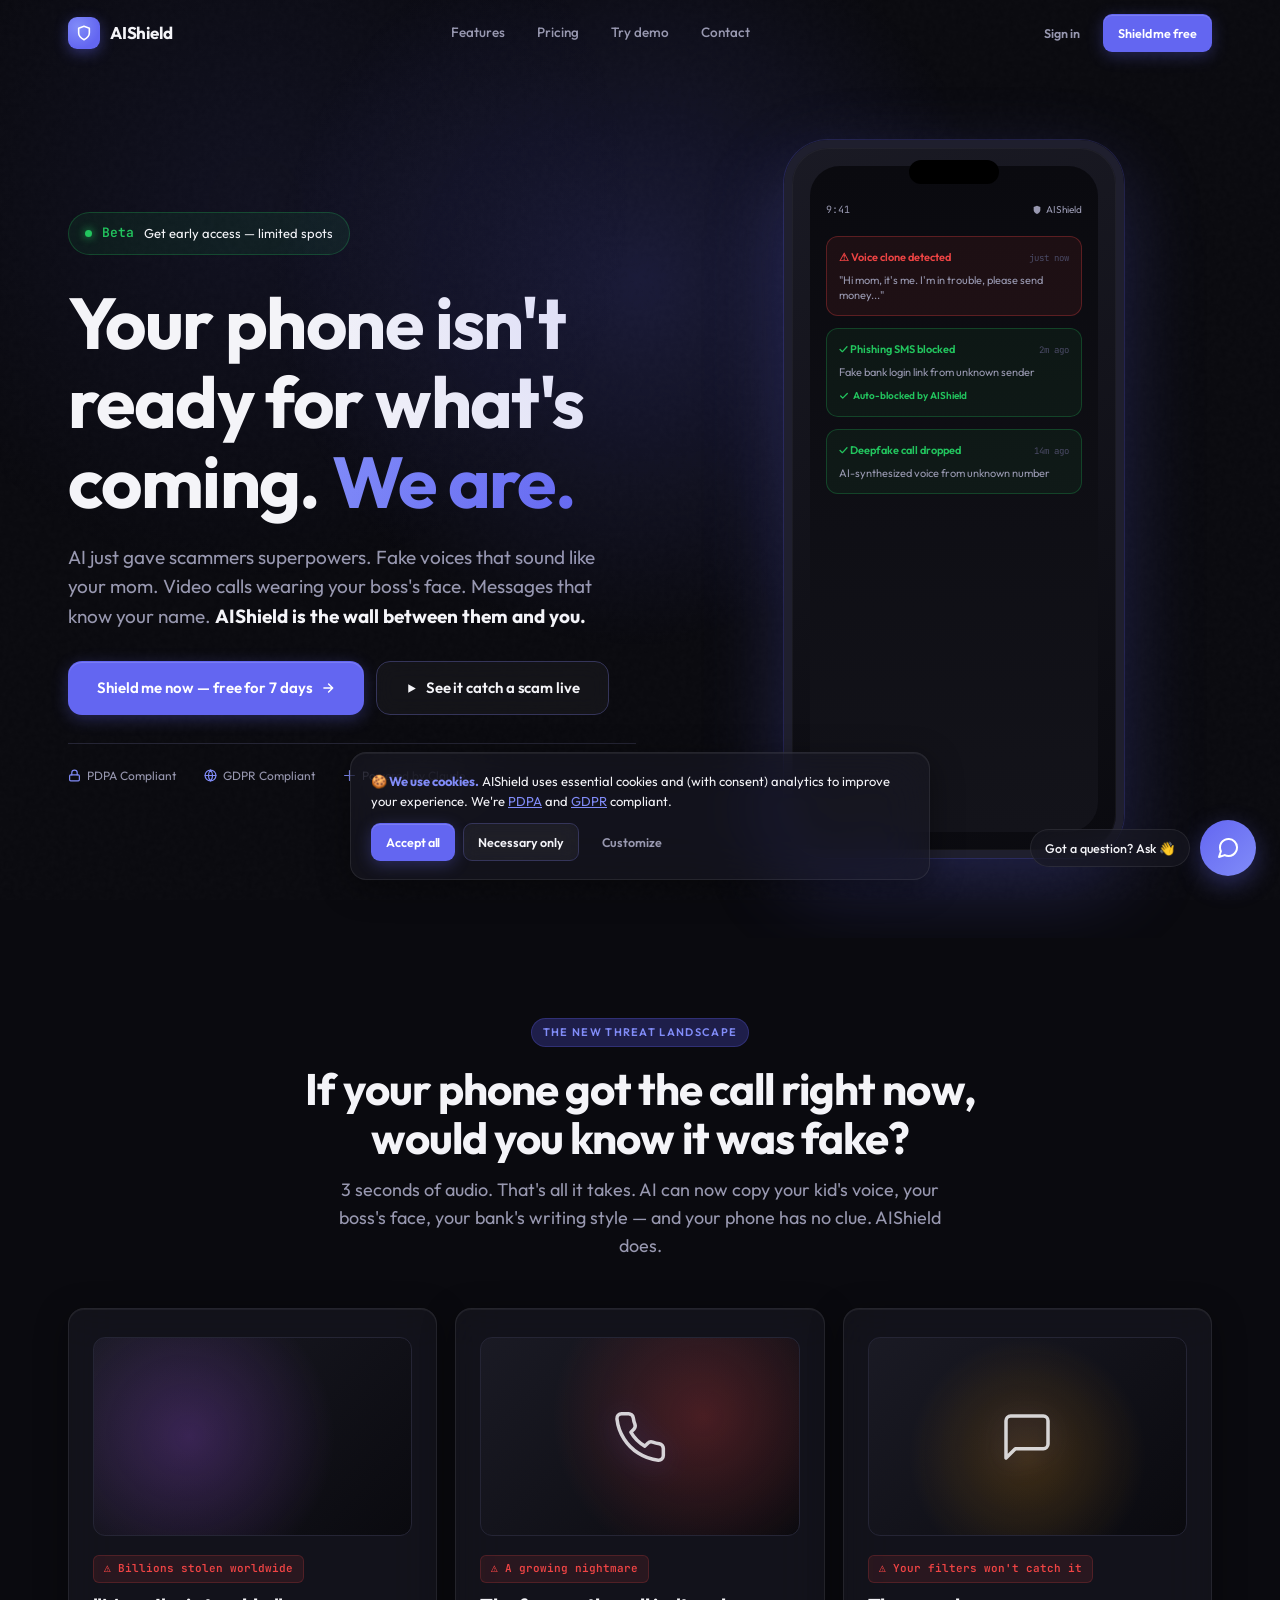
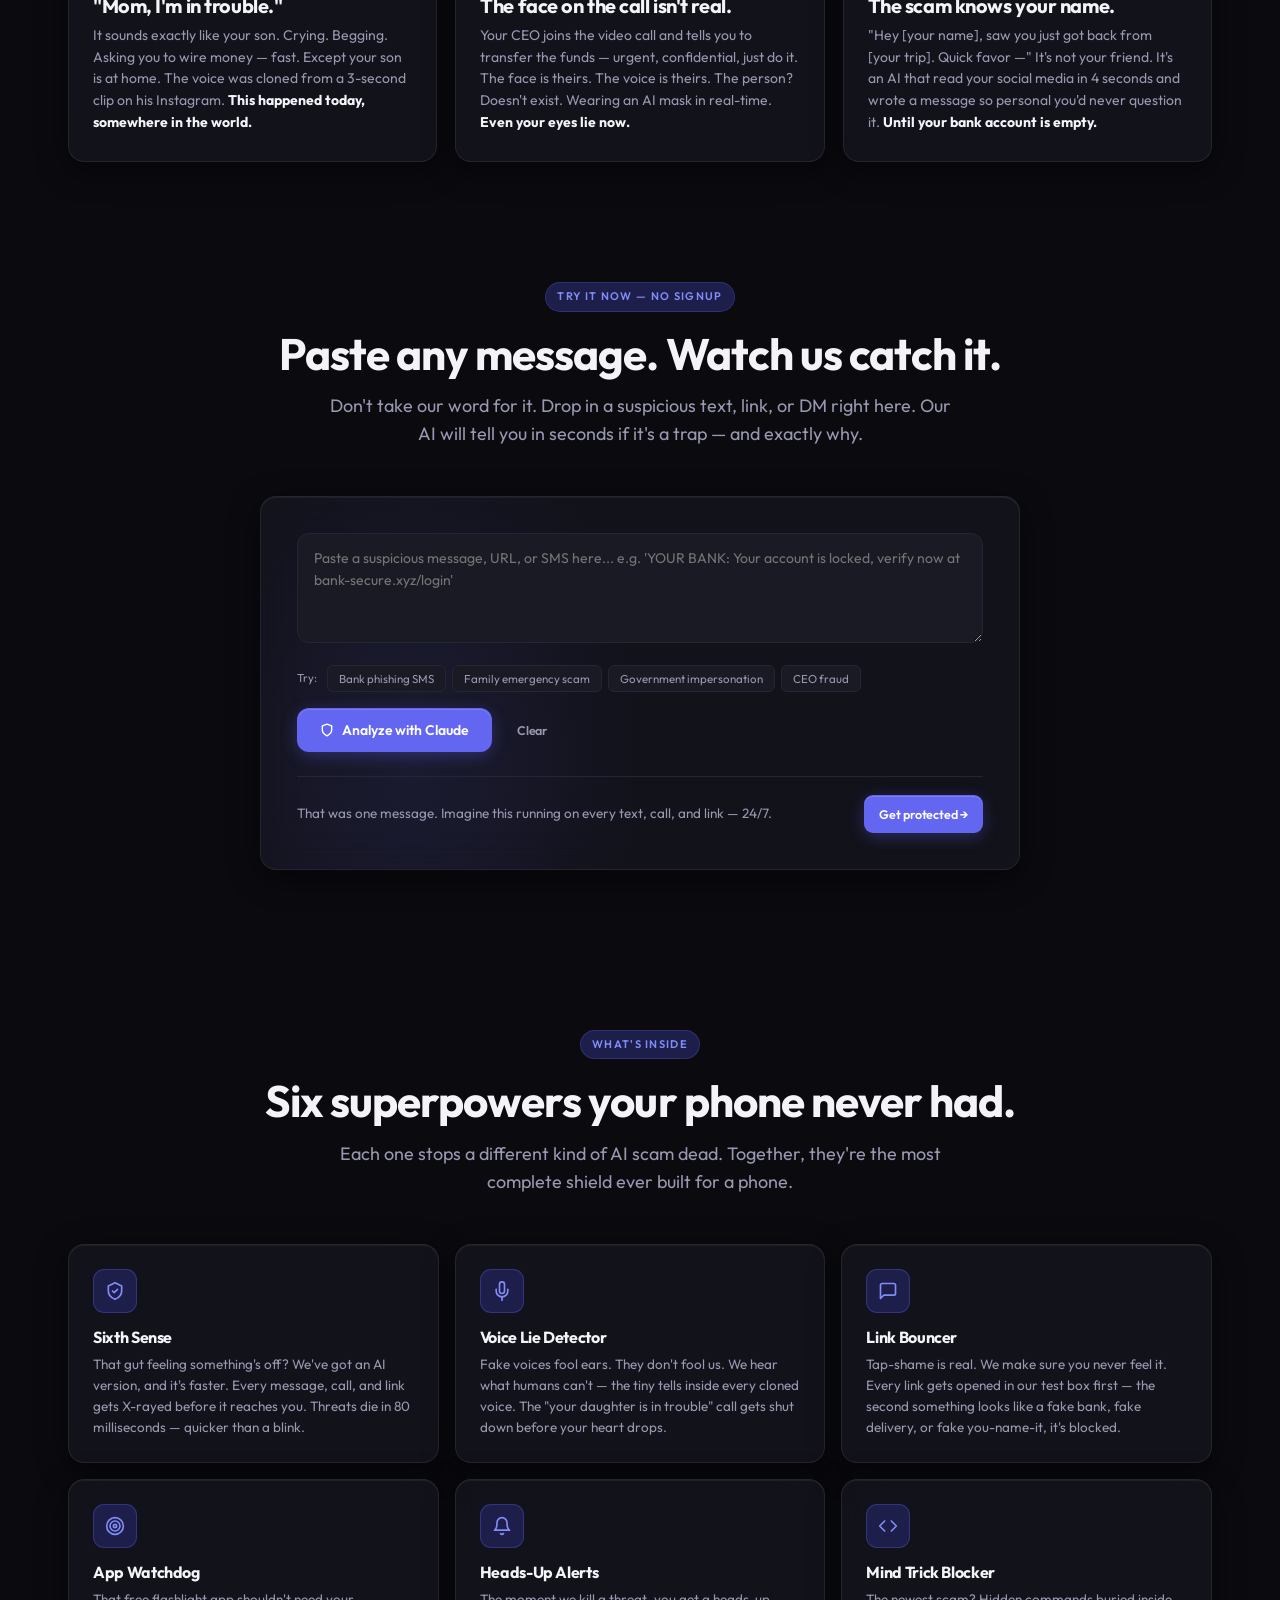
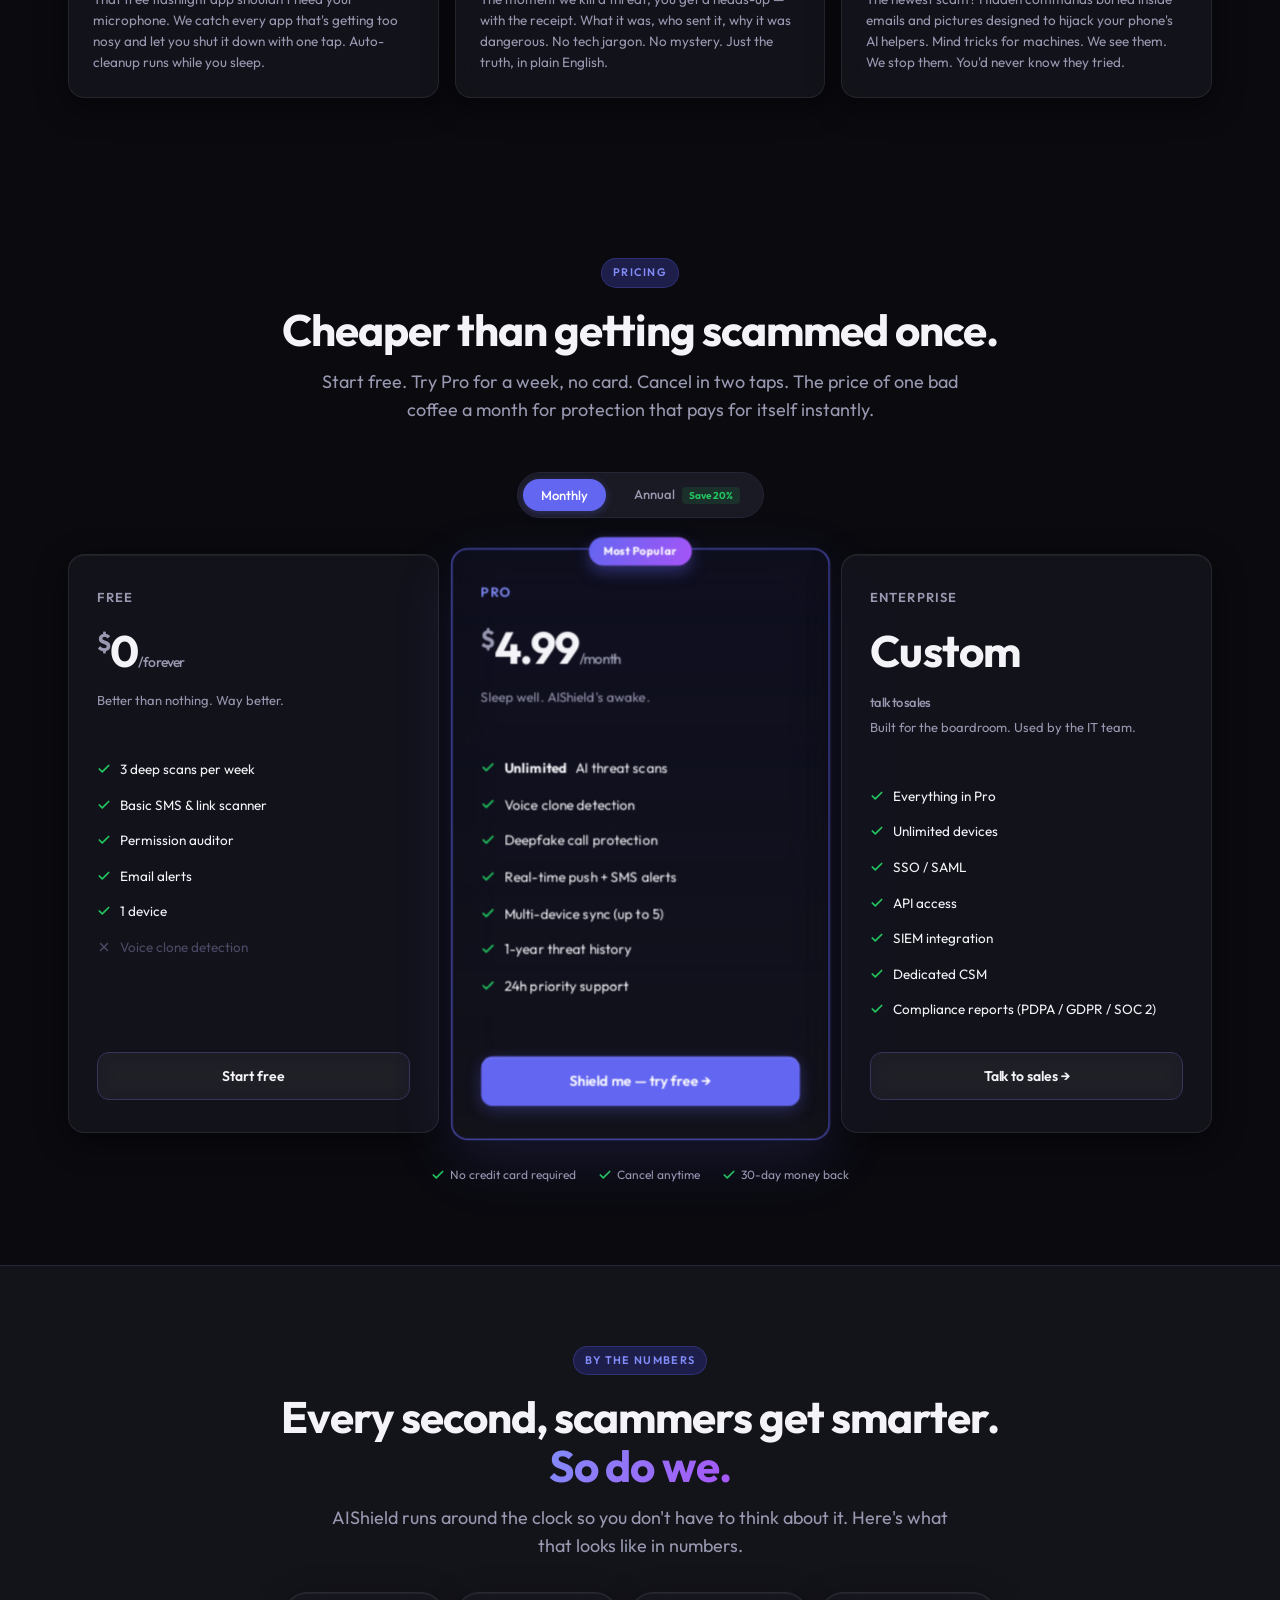
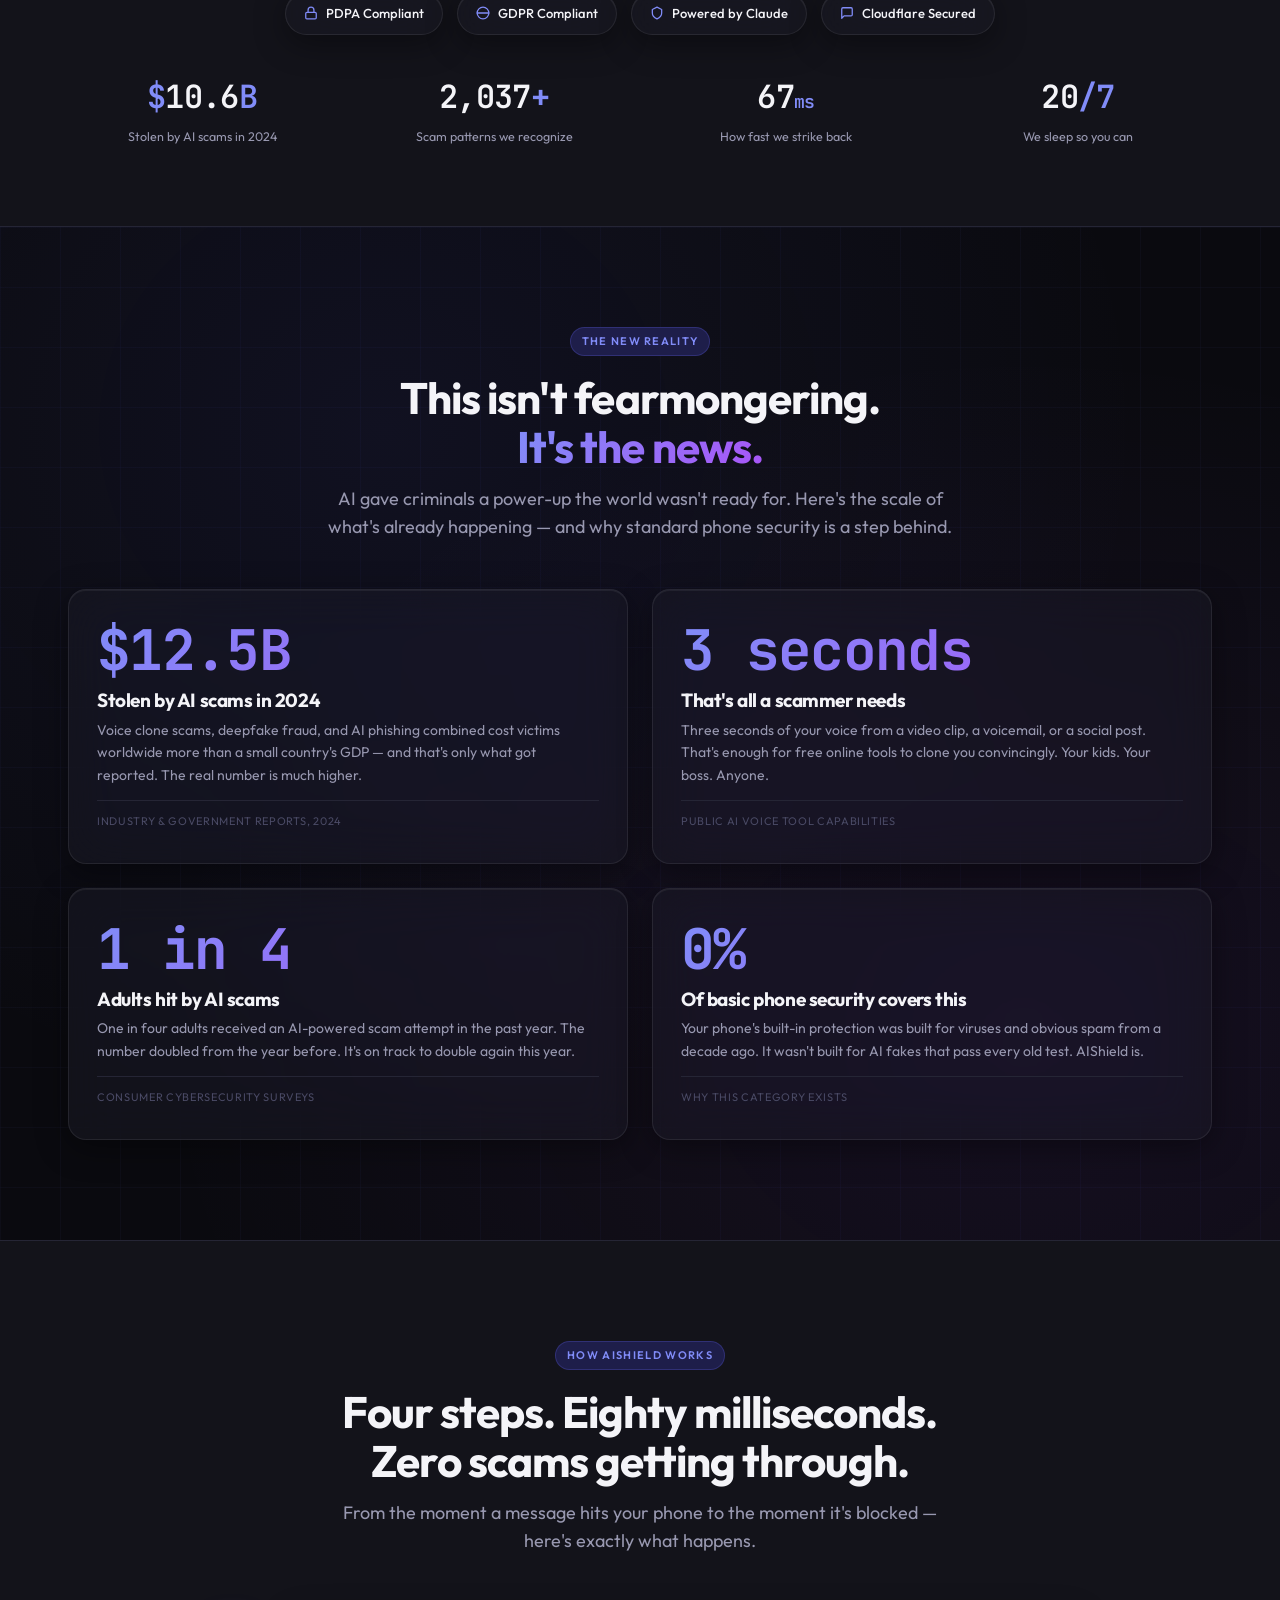
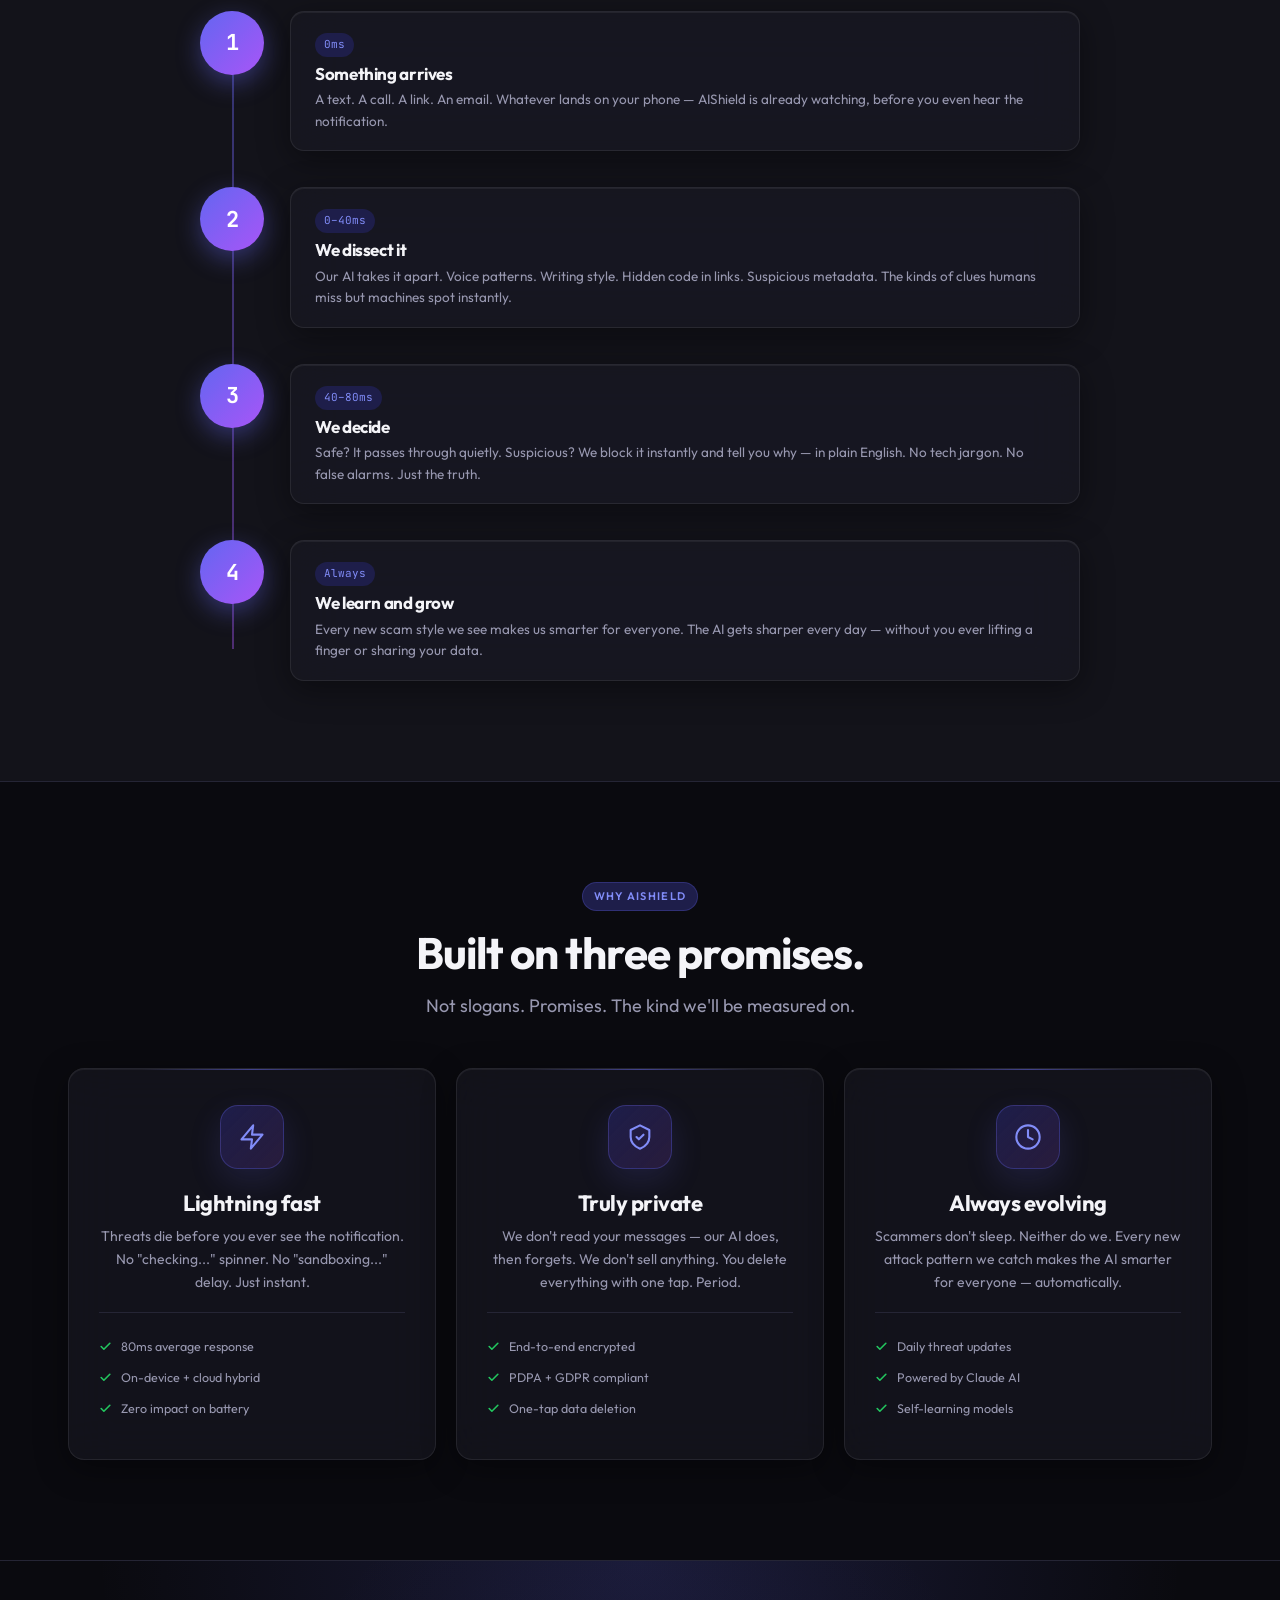
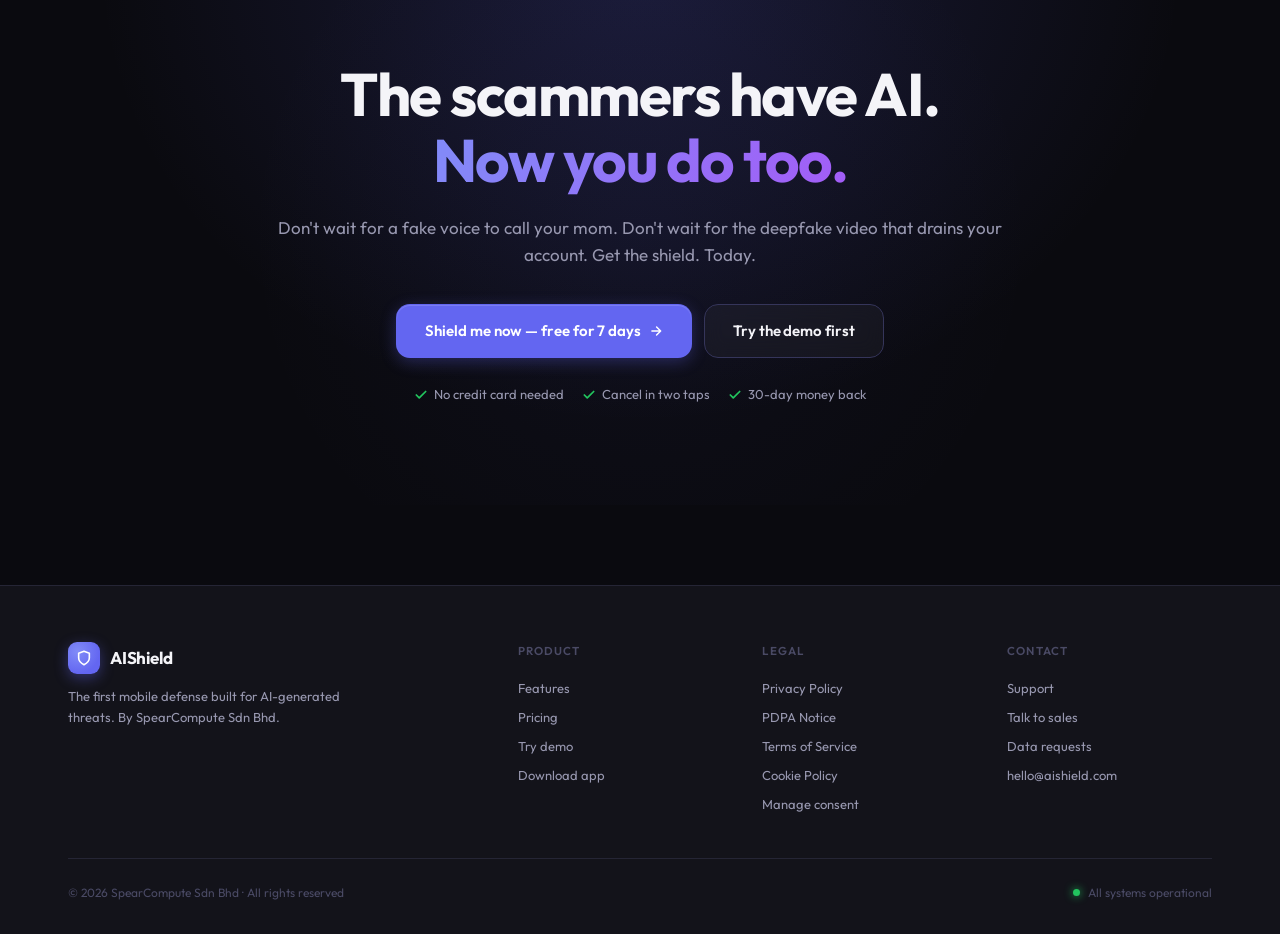
==== index.html @ 58049dd5 "Initial AIShield marketing site - 5 pages, glass theme, Claude-powered demo" ====
<!DOCTYPE html>
<html lang="en">
<head>
<meta charset="UTF-8" />
<meta name="viewport" content="width=device-width, initial-scale=1.0" />
<title>AIShield — Your phone, defended against AI</title>
<meta name="description" content="AIShield blocks AI voice clones, deepfake calls, and LLM-powered scams that traditional security can't see. Powered by Claude." />
<meta property="og:title" content="AIShield — Your phone, defended against AI" />
<meta property="og:description" content="The first mobile defense built for AI-generated threats. Try free for 7 days." />
<meta property="og:type" content="website" />
<meta name="theme-color" content="#0a0a0f" />
<link rel="preconnect" href="https://fonts.googleapis.com">
<link rel="preconnect" href="https://fonts.gstatic.com" crossorigin>
<link href="https://fonts.googleapis.com/css2?family=Outfit:wght@300;400;500;600;700;800&family=JetBrains+Mono:wght@400;500;600&display=swap" rel="stylesheet">
<link rel="stylesheet" href="assets/shared.css">
<style>
  /* ── HERO ──────────────────────────────────────────────────── */
  .hero {
    position: relative;
    padding: 140px 0 80px;
    overflow: hidden;
    --mx: 50%;
    --my: 30%;
  }
  .hero::before {
    content: '';
    position: absolute;
    inset: 0;
    background: radial-gradient(
      circle at var(--mx) var(--my),
      rgba(99, 102, 241, 0.18),
      transparent 40%
    );
    pointer-events: none;
    transition: background 0.3s ease;
  }
  .hero-grid {
    display: grid;
    grid-template-columns: 1.1fr 1fr;
    gap: 60px;
    align-items: center;
  }
  .hero h1 {
    font-size: clamp(40px, 6.5vw, 72px);
    margin-bottom: 22px;
  }
  .hero h1 .accent {
    background: linear-gradient(120deg, var(--indigo-light), var(--indigo) 60%, var(--purple));
    background-clip: text;
    -webkit-background-clip: text;
    color: transparent;
    background-size: 200% 100%;
    animation: shimmer 4s ease-in-out infinite;
  }
  .hero .lede {
    margin-bottom: 30px;
    font-size: clamp(15px, 1.6vw, 19px);
  }
  .hero-ctas {
    display: flex;
    gap: 12px;
    flex-wrap: wrap;
    margin-bottom: 28px;
  }
  .hero-trust-strip {
    display: flex;
    flex-wrap: wrap;
    gap: 18px 28px;
    font-size: 12px;
    color: var(--muted);
    border-top: 1px solid var(--border);
    padding-top: 22px;
    margin-top: 8px;
  }
  .hero-trust-strip span {
    display: inline-flex;
    align-items: center;
    gap: 6px;
  }
  .hero-trust-strip .ico {
    color: var(--indigo-light);
  }

  /* Live counter chip */
  .live-counter {
    display: inline-flex;
    align-items: center;
    gap: 10px;
    padding: 10px 16px;
    background: rgba(34, 197, 94, 0.08);
    border: 1px solid rgba(34, 197, 94, 0.25);
    border-radius: 999px;
    font-size: 13px;
    color: var(--text);
    margin-bottom: 28px;
  }
  .live-counter .mono { color: var(--green); font-weight: 600; }

  /* Phone mockup */
  .phone-mockup {
    position: relative;
    aspect-ratio: 9/19;
    max-width: 340px;
    margin: 0 auto;
    border-radius: 44px;
    background: linear-gradient(160deg, #1a1a24, #0a0a0f);
    border: 8px solid #1f1f2e;
    box-shadow:
      0 30px 80px rgba(99, 102, 241, 0.25),
      0 0 0 1px rgba(99, 102, 241, 0.2),
      inset 0 0 0 1px rgba(255, 255, 255, 0.04);
    overflow: hidden;
    padding: 18px;
  }
  .phone-notch {
    position: absolute; top: 12px; left: 50%;
    transform: translateX(-50%);
    width: 90px; height: 24px;
    background: #000; border-radius: 14px;
    z-index: 5;
  }
  .phone-screen {
    height: 100%;
    background: linear-gradient(180deg, var(--bg), var(--surface));
    border-radius: 30px;
    padding: 36px 16px 16px;
    display: flex;
    flex-direction: column;
    gap: 12px;
  }
  .phone-status-bar {
    display: flex;
    justify-content: space-between;
    font-size: 10px;
    color: var(--muted);
    margin-bottom: 6px;
  }
  .threat-card {
    background: rgba(239, 68, 68, 0.08);
    border: 1px solid rgba(239, 68, 68, 0.3);
    border-radius: 12px;
    padding: 12px;
    animation: fadeUp 0.6s ease backwards;
  }
  .threat-card:nth-child(2) { animation-delay: 0.3s; }
  .threat-card:nth-child(3) { animation-delay: 0.6s; }
  .threat-card.blocked {
    background: rgba(34, 197, 94, 0.06);
    border-color: rgba(34, 197, 94, 0.25);
  }
  .threat-card-head {
    display: flex; justify-content: space-between; align-items: center;
    margin-bottom: 6px;
  }
  .threat-card-title {
    font-size: 11px; font-weight: 600;
    color: var(--red);
  }
  .threat-card.blocked .threat-card-title { color: var(--green); }
  .threat-card-time {
    font-size: 9px; color: var(--dim);
    font-family: var(--font-mono);
  }
  .threat-card-msg {
    font-size: 11px; color: var(--muted);
    line-height: 1.4;
  }
  .threat-card-action {
    display: flex; align-items: center; gap: 4px;
    font-size: 10px; font-weight: 600;
    margin-top: 8px;
    color: var(--green);
  }

  @media (max-width: 768px) {
    .hero { padding: 110px 0 60px; }
    .hero-grid { grid-template-columns: 1fr; gap: 40px; }
    .phone-mockup { max-width: 260px; }
  }

  /* ── THREAT SECTION ──────────────────────────────────────── */
  .threats-grid {
    display: grid;
    grid-template-columns: repeat(3, 1fr);
    gap: 18px;
  }
  .threat-tile {
    padding: 28px 24px;
    transition: transform 0.4s ease, border-color 0.3s ease;
  }
  .threat-tile:hover {
    transform: translateY(-4px) perspective(800px) rotateX(2deg);
  }
  .threat-tile-visual {
    aspect-ratio: 16/10;
    border-radius: 12px;
    overflow: hidden;
    position: relative;
    background: linear-gradient(135deg, var(--card-hi), var(--surface));
    margin-bottom: 18px;
    border: 1px solid var(--border);
  }
  .threat-tile h3 { margin-bottom: 8px; }
  .threat-tile-stat {
    display: inline-block;
    padding: 4px 10px;
    background: rgba(239, 68, 68, 0.1);
    border: 1px solid rgba(239, 68, 68, 0.2);
    border-radius: 6px;
    font-size: 11px;
    color: var(--red);
    font-family: var(--font-mono);
    font-weight: 600;
    margin-bottom: 12px;
  }
  .threat-tile p { font-size: 14px; color: var(--muted); line-height: 1.55; }

  /* Visual placeholders for threat videos */
  .visual-voice { background: radial-gradient(circle at 30% 50%, rgba(168, 85, 247, 0.25), transparent 60%), linear-gradient(135deg, #1a1a24, #0a0a0f); }
  .visual-call { background: radial-gradient(circle at 70% 40%, rgba(239, 68, 68, 0.25), transparent 60%), linear-gradient(135deg, #1a1a24, #0a0a0f); }
  .visual-sms { background: radial-gradient(circle at 50% 60%, rgba(245, 158, 11, 0.2), transparent 60%), linear-gradient(135deg, #1a1a24, #0a0a0f); }

  .visual-icon {
    position: absolute;
    inset: 0;
    display: flex;
    align-items: center;
    justify-content: center;
    color: var(--text);
    opacity: 0.85;
  }
  .visual-icon svg {
    width: 56px; height: 56px;
    filter: drop-shadow(0 4px 14px rgba(99, 102, 241, 0.4));
  }
  /* Wave lines for voice */
  .wave-bar {
    width: 4px;
    background: var(--indigo-light);
    margin: 0 2px;
    border-radius: 2px;
    animation: wave 1.2s ease-in-out infinite;
  }
  .wave-container {
    position: absolute; inset: 0;
    display: flex; align-items: center; justify-content: center;
    gap: 0;
  }
  @keyframes wave {
    0%, 100% { height: 12px; opacity: 0.4; }
    50% { height: 36px; opacity: 1; }
  }

  @media (max-width: 768px) {
    .threats-grid { grid-template-columns: 1fr; }
  }

  /* ── DEMO WIDGET ─────────────────────────────────────────── */
  .demo-section { padding-top: 40px; }
  .demo-widget {
    max-width: 760px;
    margin: 0 auto;
    padding: 36px;
    position: relative;
    overflow: hidden;
  }
  .demo-widget::before {
    content: '';
    position: absolute;
    top: -30%; left: -10%;
    width: 60%; height: 200%;
    background: radial-gradient(ellipse, var(--indigo-glow), transparent 70%);
    opacity: 0.3;
    pointer-events: none;
    animation: float-blob 8s ease-in-out infinite;
  }
  .demo-widget > * { position: relative; }
  .demo-tabs {
    display: flex;
    gap: 6px;
    background: var(--card);
    border: 1px solid var(--border);
    border-radius: 10px;
    padding: 4px;
    margin-bottom: 16px;
    width: fit-content;
  }
  .demo-tab {
    padding: 7px 14px;
    font-size: 12.5px;
    font-weight: 500;
    color: var(--muted);
    border-radius: 7px;
    cursor: pointer;
    transition: all 0.15s;
  }
  .demo-tab.active { background: var(--indigo-dim); color: var(--indigo-light); }
  textarea.demo-input {
    width: 100%;
    min-height: 110px;
    padding: 14px 16px;
    background: var(--card);
    border: 1px solid var(--border);
    border-radius: 12px;
    color: var(--text);
    font-family: var(--font-body);
    font-size: 14px;
    line-height: 1.55;
    resize: vertical;
    margin-bottom: 14px;
  }
  textarea.demo-input:focus { outline: none; border-color: var(--indigo); }
  .demo-examples {
    display: flex; gap: 6px; flex-wrap: wrap;
    margin-bottom: 16px;
  }
  .demo-example {
    padding: 5px 11px;
    background: var(--card);
    border: 1px solid var(--border);
    border-radius: 6px;
    font-size: 11.5px;
    color: var(--muted);
    cursor: pointer;
    transition: all 0.15s;
  }
  .demo-example:hover {
    border-color: var(--indigo);
    color: var(--indigo-light);
  }
  .demo-result {
    margin-top: 18px;
    padding: 18px;
    background: var(--card);
    border: 1px solid var(--border);
    border-radius: 12px;
    display: none;
  }
  .demo-result.show { display: block; animation: fadeUp 0.4s ease; }
  .demo-result.threat { border-color: rgba(239, 68, 68, 0.4); background: rgba(239, 68, 68, 0.04); }
  .demo-result.warning { border-color: rgba(245, 158, 11, 0.4); background: rgba(245, 158, 11, 0.04); }
  .demo-result.safe { border-color: rgba(34, 197, 94, 0.4); background: rgba(34, 197, 94, 0.04); }
  .demo-verdict {
    display: flex; align-items: center; gap: 10px;
    margin-bottom: 12px;
    font-weight: 700;
    font-size: 14px;
  }
  .demo-verdict.threat { color: var(--red); }
  .demo-verdict.warning { color: var(--amber); }
  .demo-verdict.safe { color: var(--green); }
  .demo-reasoning {
    font-size: 13.5px;
    color: var(--text);
    line-height: 1.65;
    white-space: pre-wrap;
  }
  .demo-cta-strip {
    margin-top: 24px; padding-top: 18px;
    border-top: 1px solid var(--border);
    display: flex; justify-content: space-between; align-items: center;
    flex-wrap: wrap; gap: 12px;
  }
  .demo-cta-strip p { font-size: 13.5px; color: var(--muted); }

  /* ── FEATURES ────────────────────────────────────────────── */
  .features-grid {
    display: grid;
    grid-template-columns: repeat(3, 1fr);
    gap: 16px;
  }
  .feature-card {
    padding: 24px;
    transition: all 0.3s ease;
  }
  .feature-icon {
    width: 44px; height: 44px;
    border-radius: 11px;
    background: var(--indigo-dim);
    border: 1px solid rgba(99, 102, 241, 0.3);
    display: flex; align-items: center; justify-content: center;
    color: var(--indigo-light);
    margin-bottom: 16px;
  }
  .feature-card h3 {
    font-size: 16px;
    margin-bottom: 8px;
  }
  .feature-card p {
    font-size: 13.5px;
    color: var(--muted);
    line-height: 1.55;
  }
  @media (max-width: 768px) {
    .features-grid { grid-template-columns: 1fr; }
  }

  /* ── PRICING ─────────────────────────────────────────────── */
  .billing-switch {
    display: inline-flex;
    align-items: center;
    gap: 10px;
    background: var(--card);
    border: 1px solid var(--border);
    padding: 5px;
    border-radius: 999px;
    margin: 0 auto 36px;
  }
  .billing-switch button {
    padding: 8px 18px;
    font-size: 13px;
    font-weight: 500;
    border-radius: 999px;
    color: var(--muted);
    transition: all 0.2s;
    font-family: var(--font-display);
  }
  .billing-switch button.active {
    background: var(--indigo);
    color: white;
    box-shadow: 0 2px 8px rgba(99, 102, 241, 0.3);
  }
  .billing-save {
    display: inline-block;
    background: rgba(34, 197, 94, 0.12);
    color: var(--green);
    font-size: 10px;
    font-weight: 700;
    padding: 2px 7px;
    border-radius: 4px;
    margin-left: 4px;
  }
  .pricing-grid {
    display: grid;
    grid-template-columns: repeat(3, 1fr);
    gap: 16px;
    align-items: stretch;
  }
  .price-card {
    padding: 32px 28px;
    display: flex;
    flex-direction: column;
    transition: all 0.3s ease;
    position: relative;
  }
  .price-card.featured {
    border: 1.5px solid var(--indigo);
    background: linear-gradient(180deg, rgba(99, 102, 241, 0.06), var(--glass-bg));
    transform: scale(1.02);
    box-shadow: 0 20px 60px rgba(99, 102, 241, 0.15);
  }
  .price-card.featured::before {
    content: 'Most Popular';
    position: absolute;
    top: -12px; left: 50%;
    transform: translateX(-50%);
    background: linear-gradient(120deg, var(--indigo), var(--purple));
    color: white;
    padding: 5px 14px;
    border-radius: 999px;
    font-size: 11px;
    font-weight: 700;
    letter-spacing: 0.04em;
    box-shadow: 0 6px 16px rgba(99, 102, 241, 0.4);
  }
  .price-card:hover {
    transform: translateY(-4px);
    border-color: var(--glass-border-hi);
  }
  .price-card.featured:hover { transform: scale(1.02) translateY(-4px); }

  .price-tier {
    font-size: 13px;
    font-weight: 600;
    color: var(--muted);
    text-transform: uppercase;
    letter-spacing: 0.08em;
    margin-bottom: 8px;
  }
  .price-card.featured .price-tier { color: var(--indigo-light); }
  .price-amount {
    font-size: 44px;
    font-weight: 700;
    letter-spacing: -0.02em;
    margin-bottom: 4px;
  }
  .price-amount .currency { font-size: 24px; vertical-align: super; color: var(--muted); }
  .price-amount .period { font-size: 14px; color: var(--muted); font-weight: 500; }
  .price-tagline {
    font-size: 13px;
    color: var(--muted);
    margin-bottom: 24px;
    min-height: 38px;
  }
  .price-features {
    list-style: none;
    margin-bottom: 24px;
    flex: 1;
  }
  .price-features li {
    padding: 7px 0;
    font-size: 13.5px;
    display: flex;
    align-items: flex-start;
    gap: 9px;
  }
  .price-features svg {
    flex-shrink: 0;
    margin-top: 3px;
    color: var(--green);
  }
  .price-features li.dim { color: var(--dim); }
  .price-features li.dim svg { color: var(--dim); }

  .price-trust-bar {
    display: flex;
    justify-content: center;
    flex-wrap: wrap;
    gap: 22px;
    margin-top: 32px;
    font-size: 12px;
    color: var(--muted);
  }
  .price-trust-bar span {
    display: inline-flex;
    align-items: center;
    gap: 5px;
  }
  .price-trust-bar svg { color: var(--green); }

  @media (max-width: 768px) {
    .pricing-grid { grid-template-columns: 1fr; }
    .price-card.featured { transform: none; }
  }

  /* ── TRUST STRIP ─────────────────────────────────────────── */
  .trust-strip {
    background: var(--surface);
    border-top: 1px solid var(--border);
    border-bottom: 1px solid var(--border);
  }
  .trust-row {
    display: flex; flex-wrap: wrap; justify-content: center;
    gap: 14px;
    margin-bottom: 36px;
  }
  .trust-pill {
    display: inline-flex;
    align-items: center;
    gap: 8px;
    padding: 10px 18px;
    border-radius: 999px;
    font-size: 13px;
    color: var(--text);
    font-weight: 500;
  }
  .trust-pill svg { color: var(--indigo-light); }

  .trust-stats {
    display: grid;
    grid-template-columns: repeat(4, 1fr);
    gap: 24px;
    text-align: center;
  }
  .stat-num {
    font-family: var(--font-mono);
    font-size: 32px;
    font-weight: 600;
    color: var(--text);
    letter-spacing: -0.02em;
  }
  .stat-num .accent { color: var(--indigo-light); }
  .stat-label {
    font-size: 12.5px;
    color: var(--muted);
    margin-top: 4px;
  }
  @media (max-width: 768px) {
    .trust-stats { grid-template-columns: repeat(2, 1fr); }
  }

  /* ── BIG BANG SECTIONS ───────────────────────────────────── */

  /* World Threat Map / Global scale */
  .global-scale {
    background:
      radial-gradient(ellipse at 30% 20%, rgba(99, 102, 241, 0.08), transparent 60%),
      radial-gradient(ellipse at 80% 80%, rgba(168, 85, 247, 0.08), transparent 60%),
      var(--bg);
    padding: 100px 0;
    position: relative;
    overflow: hidden;
  }
  .global-scale::before {
    content: '';
    position: absolute; inset: 0;
    background-image:
      linear-gradient(rgba(99, 102, 241, 0.04) 1px, transparent 1px),
      linear-gradient(90deg, rgba(99, 102, 241, 0.04) 1px, transparent 1px);
    background-size: 60px 60px;
    pointer-events: none;
  }
  .global-grid {
    display: grid;
    grid-template-columns: 1fr 1fr;
    gap: 24px;
    margin-top: 48px;
  }
  .global-card {
    padding: 32px 28px;
    border-radius: 18px;
    position: relative;
    overflow: hidden;
    transition: transform 0.4s ease;
  }
  .global-card:hover { transform: translateY(-4px); }
  .global-card .num {
    font-family: var(--font-mono);
    font-size: 56px;
    font-weight: 700;
    line-height: 1;
    background: linear-gradient(135deg, var(--indigo-light), var(--purple));
    background-clip: text;
    -webkit-background-clip: text;
    color: transparent;
    margin-bottom: 12px;
    letter-spacing: -0.03em;
  }
  .global-card h3 {
    font-size: 19px;
    margin-bottom: 8px;
  }
  .global-card p {
    font-size: 14px;
    color: var(--muted);
    line-height: 1.6;
  }
  .global-card .source {
    margin-top: 14px;
    padding-top: 12px;
    border-top: 1px solid var(--border);
    font-size: 11px;
    color: var(--dim);
    text-transform: uppercase;
    letter-spacing: 0.06em;
  }

  /* Capability showcase */
  .capability-grid {
    display: grid;
    grid-template-columns: repeat(4, 1fr);
    gap: 14px;
    margin-top: 40px;
  }
  .cap-card {
    padding: 22px 20px;
    text-align: center;
    transition: all 0.3s ease;
  }
  .cap-card:hover { transform: translateY(-3px); }
  .cap-card .cap-icon {
    width: 38px; height: 38px;
    border-radius: 10px;
    background: var(--indigo-dim);
    border: 1px solid rgba(99, 102, 241, 0.3);
    display: flex; align-items: center; justify-content: center;
    color: var(--indigo-light);
    margin: 0 auto 12px;
  }
  .cap-card h4 { font-size: 14px; margin-bottom: 4px; }
  .cap-card p { font-size: 12px; color: var(--muted); line-height: 1.5; }

  /* Trust Pillars (3 big columns) */
  .pillars {
    background: var(--bg);
    padding: 100px 0;
  }
  .pillars-grid {
    display: grid;
    grid-template-columns: repeat(3, 1fr);
    gap: 20px;
    margin-top: 48px;
  }
  .pillar {
    padding: 36px 30px;
    text-align: center;
    position: relative;
    overflow: hidden;
  }
  .pillar::before {
    content: '';
    position: absolute;
    top: 0; left: 50%;
    transform: translateX(-50%);
    width: 60%; height: 1px;
    background: linear-gradient(90deg, transparent, var(--indigo), transparent);
    opacity: 0.5;
  }
  .pillar-icon {
    width: 64px; height: 64px;
    border-radius: 18px;
    background: linear-gradient(135deg, var(--indigo-dim), rgba(168, 85, 247, 0.15));
    border: 1px solid rgba(99, 102, 241, 0.3);
    display: flex; align-items: center; justify-content: center;
    color: var(--indigo-light);
    margin: 0 auto 22px;
    box-shadow: 0 12px 32px rgba(99, 102, 241, 0.15);
  }
  .pillar h3 {
    font-size: 22px;
    margin-bottom: 10px;
  }
  .pillar p {
    font-size: 14px;
    color: var(--muted);
    line-height: 1.65;
    margin-bottom: 18px;
  }
  .pillar-list {
    list-style: none;
    text-align: left;
    margin-top: 18px;
    padding-top: 18px;
    border-top: 1px solid var(--border);
  }
  .pillar-list li {
    display: flex;
    align-items: flex-start;
    gap: 9px;
    padding: 6px 0;
    font-size: 12.5px;
    color: var(--muted);
    line-height: 1.5;
  }
  .pillar-list svg { color: var(--green); flex-shrink: 0; margin-top: 3px; }

  /* How it works (timeline) */
  .how-it-works {
    background: var(--surface);
    padding: 100px 0;
    border-top: 1px solid var(--border);
    border-bottom: 1px solid var(--border);
  }
  .timeline {
    max-width: 880px;
    margin: 56px auto 0;
    position: relative;
  }
  .timeline::before {
    content: '';
    position: absolute;
    left: 32px; top: 32px; bottom: 32px;
    width: 2px;
    background: linear-gradient(180deg, var(--indigo), var(--purple));
    opacity: 0.4;
  }
  .step {
    position: relative;
    padding-left: 90px;
    margin-bottom: 36px;
  }
  .step:last-child { margin-bottom: 0; }
  .step-num {
    position: absolute;
    left: 0;
    width: 64px; height: 64px;
    border-radius: 50%;
    background: linear-gradient(135deg, var(--indigo), var(--purple));
    display: flex; align-items: center; justify-content: center;
    color: white;
    font-family: var(--font-mono);
    font-weight: 700;
    font-size: 22px;
    box-shadow: 0 8px 24px rgba(99, 102, 241, 0.4);
    z-index: 2;
  }
  .step-content {
    padding: 18px 24px;
    border-radius: 14px;
  }
  .step-content h3 { font-size: 17px; margin-bottom: 6px; }
  .step-content p { font-size: 13.5px; color: var(--muted); line-height: 1.6; }
  .step-content .time {
    display: inline-block;
    font-size: 11px;
    color: var(--indigo-light);
    background: var(--indigo-dim);
    padding: 3px 9px;
    border-radius: 999px;
    margin-bottom: 8px;
    font-family: var(--font-mono);
  }

  /* Final CTA banner */
  .final-cta {
    padding: 100px 0;
    background:
      radial-gradient(ellipse at 50% 0%, rgba(99, 102, 241, 0.18), transparent 60%),
      var(--bg);
    text-align: center;
    border-top: 1px solid var(--border);
    position: relative;
    overflow: hidden;
  }
  .final-cta::before {
    content: '';
    position: absolute;
    top: 50%; left: 50%;
    transform: translate(-50%, -50%);
    width: 800px; height: 800px;
    background: radial-gradient(circle, var(--indigo-glow), transparent 70%);
    opacity: 0.15;
    animation: float-blob 14s ease-in-out infinite;
    pointer-events: none;
  }
  .final-cta-inner {
    position: relative;
    max-width: 760px;
    margin: 0 auto;
  }
  .final-cta h2 {
    font-size: clamp(36px, 6vw, 60px);
    margin-bottom: 22px;
    letter-spacing: -0.025em;
  }
  .final-cta h2 .accent {
    background: linear-gradient(120deg, var(--indigo-light), var(--purple) 60%, var(--indigo-light));
    background-clip: text;
    -webkit-background-clip: text;
    color: transparent;
    background-size: 200% 100%;
    animation: shimmer 4s ease-in-out infinite;
  }
  .final-cta p {
    font-size: 17px;
    color: var(--muted);
    line-height: 1.55;
    margin-bottom: 36px;
  }
  .final-cta-strip {
    display: flex;
    justify-content: center;
    flex-wrap: wrap;
    gap: 18px;
    margin-top: 26px;
    font-size: 13px;
    color: var(--muted);
  }
  .final-cta-strip span {
    display: inline-flex;
    align-items: center;
    gap: 6px;
  }
  .final-cta-strip svg { color: var(--green); }

  @media (max-width: 768px) {
    .global-grid { grid-template-columns: 1fr; }
    .capability-grid { grid-template-columns: repeat(2, 1fr); }
    .pillars-grid { grid-template-columns: 1fr; }
    .step { padding-left: 76px; }
    .step-num { width: 52px; height: 52px; font-size: 18px; }
    .timeline::before { left: 26px; }
    .global-card .num { font-size: 42px; }
  }
</style>
</head>
<body>

<!-- ═══ NAV ════════════════════════════════════════════════════════════ -->
<header class="nav">
  <div class="nav-inner">
    <a href="/" class="nav-logo">
      <div class="nav-logo-mark">
        <svg width="16" height="16" viewBox="0 0 24 24" fill="none" stroke="white" stroke-width="2.4" stroke-linecap="round" stroke-linejoin="round">
          <path d="M12 22s8-4 8-10V5l-8-3-8 3v7c0 6 8 10 8 10z"/>
        </svg>
      </div>
      AIShield
    </a>
    <nav class="nav-links">
      <a href="#features" class="nav-link">Features</a>
      <a href="#pricing" class="nav-link">Pricing</a>
      <a href="#demo" class="nav-link">Try demo</a>
      <a href="contact.html" class="nav-link">Contact</a>
    </nav>
    <div class="nav-cta">
      <a href="#" class="btn btn-ghost btn-sm">Sign in</a>
      <a href="#pricing" class="btn btn-primary btn-sm">Shield me free</a>
    </div>
  </div>
</header>

<!-- ═══ HERO ═══════════════════════════════════════════════════════════ -->
<section class="hero" data-spotlight>
  <div class="container">
    <div class="hero-grid">
      <div>
        <div class="live-counter">
          <span class="live-dot"></span>
          <span class="mono">Beta</span>
          <span>Get early access — limited spots</span>
        </div>
        <h1>Your phone isn't ready for what's coming. <span class="accent">We are.</span></h1>
        <p class="lede">
          AI just gave scammers superpowers. Fake voices that sound like your mom. Video calls wearing your boss's face. Messages that know your name. <strong style="color:var(--text)">AIShield is the wall between them and you.</strong>
        </p>
        <div class="hero-ctas">
          <a href="#pricing" class="btn btn-primary btn-lg">
            Shield me now — free for 7 days
            <svg width="14" height="14" viewBox="0 0 24 24" fill="none" stroke="currentColor" stroke-width="2.5" stroke-linecap="round" stroke-linejoin="round"><path d="M5 12h14M13 5l7 7-7 7"/></svg>
          </a>
          <a href="#demo" class="btn btn-secondary btn-lg">
            <svg width="13" height="13" viewBox="0 0 24 24" fill="currentColor"><polygon points="6,4 20,12 6,20"/></svg>
            See it catch a scam live
          </a>
        </div>
        <div class="hero-trust-strip">
          <span><svg class="ico" width="13" height="13" viewBox="0 0 24 24" fill="none" stroke="currentColor" stroke-width="2.2" stroke-linecap="round" stroke-linejoin="round"><rect x="3" y="11" width="18" height="11" rx="2"/><path d="M7 11V7a5 5 0 0 1 10 0v4"/></svg> PDPA Compliant</span>
          <span><svg class="ico" width="13" height="13" viewBox="0 0 24 24" fill="none" stroke="currentColor" stroke-width="2.2" stroke-linecap="round" stroke-linejoin="round"><circle cx="12" cy="12" r="10"/><path d="M2 12h20M12 2a15 15 0 0 1 0 20M12 2a15 15 0 0 0 0 20"/></svg> GDPR Compliant</span>
          <span><svg class="ico" width="13" height="13" viewBox="0 0 24 24" fill="none" stroke="currentColor" stroke-width="2.2" stroke-linecap="round" stroke-linejoin="round"><path d="M12 3v18M3 12h18"/></svg> Powered by Claude</span>
        </div>
      </div>

      <!-- Phone mockup -->
      <div>
        <div class="phone-mockup">
          <div class="phone-notch"></div>
          <div class="phone-screen">
            <div class="phone-status-bar">
              <span class="mono">9:41</span>
              <span style="display:flex;gap:4px;align-items:center;">
                <svg width="10" height="10" viewBox="0 0 24 24" fill="currentColor"><path d="M12 22s8-4 8-10V5l-8-3-8 3v7c0 6 8 10 8 10z"/></svg>
                AIShield
              </span>
            </div>
            <div class="threat-card">
              <div class="threat-card-head">
                <span class="threat-card-title">⚠ Voice clone detected</span>
                <span class="threat-card-time">just now</span>
              </div>
              <div class="threat-card-msg">"Hi mom, it's me. I'm in trouble, please send money..."</div>
            </div>
            <div class="threat-card blocked">
              <div class="threat-card-head">
                <span class="threat-card-title">✓ Phishing SMS blocked</span>
                <span class="threat-card-time">2m ago</span>
              </div>
              <div class="threat-card-msg">Fake bank login link from unknown sender</div>
              <div class="threat-card-action">
                <svg width="10" height="10" viewBox="0 0 24 24" fill="none" stroke="currentColor" stroke-width="3" stroke-linecap="round" stroke-linejoin="round"><polyline points="20 6 9 17 4 12"/></svg>
                Auto-blocked by AIShield
              </div>
            </div>
            <div class="threat-card blocked">
              <div class="threat-card-head">
                <span class="threat-card-title">✓ Deepfake call dropped</span>
                <span class="threat-card-time">14m ago</span>
              </div>
              <div class="threat-card-msg">AI-synthesized voice from unknown number</div>
            </div>
          </div>
        </div>
      </div>
    </div>
  </div>
</section>

<!-- ═══ THREATS SECTION ════════════════════════════════════════════════ -->
<section id="threats">
  <div class="container">
    <div class="section-head reveal">
      <span class="eyebrow">The new threat landscape</span>
      <h2>If your phone got the call right now,<br>would you know it was fake?</h2>
      <p class="lede">3 seconds of audio. That's all it takes. AI can now copy your kid's voice, your boss's face, your bank's writing style — and your phone has no clue. AIShield does.</p>
    </div>

    <div class="threats-grid">
      <article class="glass threat-tile reveal">
        <div class="threat-tile-visual visual-voice">
          <div class="wave-container">
            <div class="wave-bar" style="animation-delay: 0s"></div>
            <div class="wave-bar" style="animation-delay: 0.1s"></div>
            <div class="wave-bar" style="animation-delay: 0.2s"></div>
            <div class="wave-bar" style="animation-delay: 0.15s"></div>
            <div class="wave-bar" style="animation-delay: 0.05s"></div>
            <div class="wave-bar" style="animation-delay: 0.25s"></div>
            <div class="wave-bar" style="animation-delay: 0.1s"></div>
            <div class="wave-bar" style="animation-delay: 0.2s"></div>
            <div class="wave-bar" style="animation-delay: 0s"></div>
          </div>
        </div>
        <span class="threat-tile-stat">⚠ Billions stolen worldwide</span>
        <h3>"Mom, I'm in trouble."</h3>
        <p>It sounds exactly like your son. Crying. Begging. Asking you to wire money — fast. Except your son is at home. The voice was cloned from a 3-second clip on his Instagram. <strong style="color:var(--text)">This happened today, somewhere in the world.</strong></p>
      </article>

      <article class="glass threat-tile reveal">
        <div class="threat-tile-visual visual-call">
          <div class="visual-icon">
            <svg viewBox="0 0 24 24" fill="none" stroke="currentColor" stroke-width="1.5" stroke-linecap="round" stroke-linejoin="round">
              <path d="M22 16.92v3a2 2 0 0 1-2.18 2 19.79 19.79 0 0 1-8.63-3.07 19.5 19.5 0 0 1-6-6 19.79 19.79 0 0 1-3.07-8.67A2 2 0 0 1 4.11 2h3a2 2 0 0 1 2 1.72 12.84 12.84 0 0 0 .7 2.81 2 2 0 0 1-.45 2.11L8.09 9.91a16 16 0 0 0 6 6l1.27-1.27a2 2 0 0 1 2.11-.45 12.84 12.84 0 0 0 2.81.7A2 2 0 0 1 22 16.92z"/>
            </svg>
          </div>
        </div>
        <span class="threat-tile-stat">⚠ A growing nightmare</span>
        <h3>The face on the call isn't real.</h3>
        <p>Your CEO joins the video call and tells you to transfer the funds — urgent, confidential, just do it. The face is theirs. The voice is theirs. The person? Doesn't exist. Wearing an AI mask in real-time. <strong style="color:var(--text)">Even your eyes lie now.</strong></p>
      </article>

      <article class="glass threat-tile reveal">
        <div class="threat-tile-visual visual-sms">
          <div class="visual-icon">
            <svg viewBox="0 0 24 24" fill="none" stroke="currentColor" stroke-width="1.5" stroke-linecap="round" stroke-linejoin="round">
              <path d="M21 15a2 2 0 0 1-2 2H7l-4 4V5a2 2 0 0 1 2-2h14a2 2 0 0 1 2 2z"/>
            </svg>
          </div>
        </div>
        <span class="threat-tile-stat">⚠ Your filters won't catch it</span>
        <h3>The scam knows your name.</h3>
        <p>"Hey [your name], saw you just got back from [your trip]. Quick favor —" It's not your friend. It's an AI that read your social media in 4 seconds and wrote a message so personal you'd never question it. <strong style="color:var(--text)">Until your bank account is empty.</strong></p>
      </article>
    </div>
  </div>
</section>

<!-- ═══ DEMO WIDGET ════════════════════════════════════════════════════ -->
<section id="demo" class="demo-section">
  <div class="container">
    <div class="section-head reveal">
      <span class="eyebrow">Try it now — no signup</span>
      <h2>Paste any message. Watch us catch it.</h2>
      <p class="lede">Don't take our word for it. Drop in a suspicious text, link, or DM right here. Our AI will tell you in seconds if it's a trap — and exactly why.</p>
    </div>

    <div class="glass demo-widget reveal">
      <textarea
        class="demo-input"
        id="demo-input"
        placeholder="Paste a suspicious message, URL, or SMS here... e.g. 'YOUR BANK: Your account is locked, verify now at bank-secure.xyz/login'"></textarea>

      <div class="demo-examples">
        <span class="muted" style="font-size:11.5px;align-self:center;margin-right:4px">Try:</span>
        <button class="demo-example" data-example="YOUR BANK: Suspicious login detected. Verify identity now at https://bank-verify-2026.com or your account will be locked in 24 hours.">Bank phishing SMS</button>
        <button class="demo-example" data-example="Hi! It's me, your nephew. I'm overseas and lost my wallet. Can you transfer some money to this account quickly? I'll explain everything later.">Family emergency scam</button>
        <button class="demo-example" data-example="Congratulations! You've been selected for a tax refund. Click here to claim: https://refund-gov-secure.com/claim?id=8273">Government impersonation</button>
        <button class="demo-example" data-example="Hello, I just transferred $50,000 to your office for the property deposit as we agreed. Please confirm receipt and proceed with the paperwork. -CEO">CEO fraud</button>
      </div>

      <div style="display:flex;gap:10px;flex-wrap:wrap;">
        <button class="btn btn-primary" id="demo-analyze">
          <svg width="14" height="14" viewBox="0 0 24 24" fill="none" stroke="currentColor" stroke-width="2.4" stroke-linecap="round" stroke-linejoin="round"><path d="M12 22s8-4 8-10V5l-8-3-8 3v7c0 6 8 10 8 10z"/></svg>
          Analyze with Claude
        </button>
        <button class="btn btn-ghost btn-sm" id="demo-clear">Clear</button>
      </div>

      <div class="demo-result" id="demo-result">
        <div class="demo-verdict" id="demo-verdict"></div>
        <div class="demo-reasoning" id="demo-reasoning"></div>
      </div>

      <div class="demo-cta-strip">
        <p>That was one message. Imagine this running on every text, call, and link — 24/7.</p>
        <a href="#pricing" class="btn btn-primary btn-sm">
          Get protected →
        </a>
      </div>
    </div>
  </div>
</section>

<!-- ═══ FEATURES ═══════════════════════════════════════════════════════ -->
<section id="features">
  <div class="container">
    <div class="section-head reveal">
      <span class="eyebrow">What's inside</span>
      <h2>Six superpowers your phone never had.</h2>
      <p class="lede">Each one stops a different kind of AI scam dead. Together, they're the most complete shield ever built for a phone.</p>
    </div>

    <div class="features-grid">
      <article class="glass feature-card reveal">
        <div class="feature-icon">
          <svg width="20" height="20" viewBox="0 0 24 24" fill="none" stroke="currentColor" stroke-width="2" stroke-linecap="round" stroke-linejoin="round"><path d="M12 2 L4 6 v6 c0 5 3 8 8 10 5-2 8-5 8-10 V6 z"/><path d="M9 12l2 2 4-4"/></svg>
        </div>
        <h3>Sixth Sense</h3>
        <p>That gut feeling something's off? We've got an AI version, and it's faster. Every message, call, and link gets X-rayed before it reaches you. Threats die in 80 milliseconds — quicker than a blink.</p>
      </article>

      <article class="glass feature-card reveal">
        <div class="feature-icon">
          <svg width="20" height="20" viewBox="0 0 24 24" fill="none" stroke="currentColor" stroke-width="2" stroke-linecap="round" stroke-linejoin="round"><path d="M12 1a3 3 0 0 0-3 3v8a3 3 0 0 0 6 0V4a3 3 0 0 0-3-3z"/><path d="M19 10v2a7 7 0 0 1-14 0v-2"/><line x1="12" y1="19" x2="12" y2="23"/></svg>
        </div>
        <h3>Voice Lie Detector</h3>
        <p>Fake voices fool ears. They don't fool us. We hear what humans can't — the tiny tells inside every cloned voice. The "your daughter is in trouble" call gets shut down before your heart drops.</p>
      </article>

      <article class="glass feature-card reveal">
        <div class="feature-icon">
          <svg width="20" height="20" viewBox="0 0 24 24" fill="none" stroke="currentColor" stroke-width="2" stroke-linecap="round" stroke-linejoin="round"><path d="M21 15a2 2 0 0 1-2 2H7l-4 4V5a2 2 0 0 1 2-2h14a2 2 0 0 1 2 2z"/></svg>
        </div>
        <h3>Link Bouncer</h3>
        <p>Tap-shame is real. We make sure you never feel it. Every link gets opened in our test box first — the second something looks like a fake bank, fake delivery, or fake you-name-it, it's blocked.</p>
      </article>

      <article class="glass feature-card reveal">
        <div class="feature-icon">
          <svg width="20" height="20" viewBox="0 0 24 24" fill="none" stroke="currentColor" stroke-width="2" stroke-linecap="round" stroke-linejoin="round"><circle cx="12" cy="12" r="10"/><circle cx="12" cy="12" r="6"/><circle cx="12" cy="12" r="2"/></svg>
        </div>
        <h3>App Watchdog</h3>
        <p>That free flashlight app shouldn't need your microphone. We catch every app that's getting too nosy and let you shut it down with one tap. Auto-cleanup runs while you sleep.</p>
      </article>

      <article class="glass feature-card reveal">
        <div class="feature-icon">
          <svg width="20" height="20" viewBox="0 0 24 24" fill="none" stroke="currentColor" stroke-width="2" stroke-linecap="round" stroke-linejoin="round"><path d="M18 8A6 6 0 0 0 6 8c0 7-3 9-3 9h18s-3-2-3-9"/><path d="M13.73 21a2 2 0 0 1-3.46 0"/></svg>
        </div>
        <h3>Heads-Up Alerts</h3>
        <p>The moment we kill a threat, you get a heads-up — with the receipt. What it was, who sent it, why it was dangerous. No tech jargon. No mystery. Just the truth, in plain English.</p>
      </article>

      <article class="glass feature-card reveal">
        <div class="feature-icon">
          <svg width="20" height="20" viewBox="0 0 24 24" fill="none" stroke="currentColor" stroke-width="2" stroke-linecap="round" stroke-linejoin="round"><polyline points="16 18 22 12 16 6"/><polyline points="8 6 2 12 8 18"/></svg>
        </div>
        <h3>Mind Trick Blocker</h3>
        <p>The newest scam? Hidden commands buried inside emails and pictures designed to hijack your phone's AI helpers. Mind tricks for machines. We see them. We stop them. You'd never know they tried.</p>
      </article>
    </div>
  </div>
</section>

<!-- ═══ PRICING ════════════════════════════════════════════════════════ -->
<section id="pricing">
  <div class="container">
    <div class="section-head reveal">
      <span class="eyebrow">Pricing</span>
      <h2>Cheaper than getting scammed once.</h2>
      <p class="lede">Start free. Try Pro for a week, no card. Cancel in two taps. The price of one bad coffee a month for protection that pays for itself instantly.</p>
    </div>

    <div class="text-center reveal">
      <div class="billing-switch">
        <button class="active" id="bill-monthly">Monthly</button>
        <button id="bill-annual">Annual <span class="billing-save">Save 20%</span></button>
      </div>
    </div>

    <div class="pricing-grid">
      <!-- FREE -->
      <article class="glass price-card reveal">
        <div class="price-tier">Free</div>
        <div class="price-amount"><span class="currency">$</span>0<span class="period">/forever</span></div>
        <p class="price-tagline">Better than nothing. Way better.</p>
        <ul class="price-features">
          <li><svg width="14" height="14" viewBox="0 0 24 24" fill="none" stroke="currentColor" stroke-width="3" stroke-linecap="round" stroke-linejoin="round"><polyline points="20 6 9 17 4 12"/></svg>3 deep scans per week</li>
          <li><svg width="14" height="14" viewBox="0 0 24 24" fill="none" stroke="currentColor" stroke-width="3" stroke-linecap="round" stroke-linejoin="round"><polyline points="20 6 9 17 4 12"/></svg>Basic SMS & link scanner</li>
          <li><svg width="14" height="14" viewBox="0 0 24 24" fill="none" stroke="currentColor" stroke-width="3" stroke-linecap="round" stroke-linejoin="round"><polyline points="20 6 9 17 4 12"/></svg>Permission auditor</li>
          <li><svg width="14" height="14" viewBox="0 0 24 24" fill="none" stroke="currentColor" stroke-width="3" stroke-linecap="round" stroke-linejoin="round"><polyline points="20 6 9 17 4 12"/></svg>Email alerts</li>
          <li><svg width="14" height="14" viewBox="0 0 24 24" fill="none" stroke="currentColor" stroke-width="3" stroke-linecap="round" stroke-linejoin="round"><polyline points="20 6 9 17 4 12"/></svg>1 device</li>
          <li class="dim"><svg width="14" height="14" viewBox="0 0 24 24" fill="none" stroke="currentColor" stroke-width="2.5" stroke-linecap="round" stroke-linejoin="round"><line x1="18" y1="6" x2="6" y2="18"/><line x1="6" y1="6" x2="18" y2="18"/></svg>Voice clone detection</li>
        </ul>
        <a href="#" class="btn btn-secondary">Start free</a>
      </article>

      <!-- PRO (featured) -->
      <article class="glass price-card featured reveal">
        <div class="price-tier">Pro</div>
        <div class="price-amount" data-price-monthly>
          <span class="currency">$</span>4.99<span class="period">/month</span>
        </div>
        <div class="price-amount" data-price-annual style="display:none">
          <span class="currency">$</span>3.99<span class="period">/month, billed yearly</span>
        </div>
        <p class="price-tagline">Sleep well. AIShield's awake.</p>
        <ul class="price-features">
          <li><svg width="14" height="14" viewBox="0 0 24 24" fill="none" stroke="currentColor" stroke-width="3" stroke-linecap="round" stroke-linejoin="round"><polyline points="20 6 9 17 4 12"/></svg><strong>Unlimited</strong> AI threat scans</li>
          <li><svg width="14" height="14" viewBox="0 0 24 24" fill="none" stroke="currentColor" stroke-width="3" stroke-linecap="round" stroke-linejoin="round"><polyline points="20 6 9 17 4 12"/></svg>Voice clone detection</li>
          <li><svg width="14" height="14" viewBox="0 0 24 24" fill="none" stroke="currentColor" stroke-width="3" stroke-linecap="round" stroke-linejoin="round"><polyline points="20 6 9 17 4 12"/></svg>Deepfake call protection</li>
          <li><svg width="14" height="14" viewBox="0 0 24 24" fill="none" stroke="currentColor" stroke-width="3" stroke-linecap="round" stroke-linejoin="round"><polyline points="20 6 9 17 4 12"/></svg>Real-time push + SMS alerts</li>
          <li><svg width="14" height="14" viewBox="0 0 24 24" fill="none" stroke="currentColor" stroke-width="3" stroke-linecap="round" stroke-linejoin="round"><polyline points="20 6 9 17 4 12"/></svg>Multi-device sync (up to 5)</li>
          <li><svg width="14" height="14" viewBox="0 0 24 24" fill="none" stroke="currentColor" stroke-width="3" stroke-linecap="round" stroke-linejoin="round"><polyline points="20 6 9 17 4 12"/></svg>1-year threat history</li>
          <li><svg width="14" height="14" viewBox="0 0 24 24" fill="none" stroke="currentColor" stroke-width="3" stroke-linecap="round" stroke-linejoin="round"><polyline points="20 6 9 17 4 12"/></svg>24h priority support</li>
        </ul>
        <a href="#" class="btn btn-primary">Shield me — try free →</a>
      </article>

      <!-- ENTERPRISE -->
      <article class="glass price-card reveal">
        <div class="price-tier">Enterprise</div>
        <div class="price-amount">Custom<span class="period" style="display:block;font-size:13px;margin-top:6px">talk to sales</span></div>
        <p class="price-tagline">Built for the boardroom. Used by the IT team.</p>
        <ul class="price-features">
          <li><svg width="14" height="14" viewBox="0 0 24 24" fill="none" stroke="currentColor" stroke-width="3" stroke-linecap="round" stroke-linejoin="round"><polyline points="20 6 9 17 4 12"/></svg>Everything in Pro</li>
          <li><svg width="14" height="14" viewBox="0 0 24 24" fill="none" stroke="currentColor" stroke-width="3" stroke-linecap="round" stroke-linejoin="round"><polyline points="20 6 9 17 4 12"/></svg>Unlimited devices</li>
          <li><svg width="14" height="14" viewBox="0 0 24 24" fill="none" stroke="currentColor" stroke-width="3" stroke-linecap="round" stroke-linejoin="round"><polyline points="20 6 9 17 4 12"/></svg>SSO / SAML</li>
          <li><svg width="14" height="14" viewBox="0 0 24 24" fill="none" stroke="currentColor" stroke-width="3" stroke-linecap="round" stroke-linejoin="round"><polyline points="20 6 9 17 4 12"/></svg>API access</li>
          <li><svg width="14" height="14" viewBox="0 0 24 24" fill="none" stroke="currentColor" stroke-width="3" stroke-linecap="round" stroke-linejoin="round"><polyline points="20 6 9 17 4 12"/></svg>SIEM integration</li>
          <li><svg width="14" height="14" viewBox="0 0 24 24" fill="none" stroke="currentColor" stroke-width="3" stroke-linecap="round" stroke-linejoin="round"><polyline points="20 6 9 17 4 12"/></svg>Dedicated CSM</li>
          <li><svg width="14" height="14" viewBox="0 0 24 24" fill="none" stroke="currentColor" stroke-width="3" stroke-linecap="round" stroke-linejoin="round"><polyline points="20 6 9 17 4 12"/></svg>Compliance reports (PDPA / GDPR / SOC 2)</li>
        </ul>
        <a href="contact.html" class="btn btn-secondary">Talk to sales →</a>
      </article>
    </div>

    <div class="price-trust-bar">
      <span><svg width="14" height="14" viewBox="0 0 24 24" fill="none" stroke="currentColor" stroke-width="3" stroke-linecap="round" stroke-linejoin="round"><polyline points="20 6 9 17 4 12"/></svg> No credit card required</span>
      <span><svg width="14" height="14" viewBox="0 0 24 24" fill="none" stroke="currentColor" stroke-width="3" stroke-linecap="round" stroke-linejoin="round"><polyline points="20 6 9 17 4 12"/></svg> Cancel anytime</span>
      <span><svg width="14" height="14" viewBox="0 0 24 24" fill="none" stroke="currentColor" stroke-width="3" stroke-linecap="round" stroke-linejoin="round"><polyline points="20 6 9 17 4 12"/></svg> 30-day money back</span>
    </div>
  </div>
</section>

<!-- ═══ TRUST STRIP ════════════════════════════════════════════════════ -->
<section class="trust-strip">
  <div class="container">
    <div class="section-head reveal" style="margin-bottom: 32px">
      <span class="eyebrow">By the numbers</span>
      <h2>Every second, scammers get smarter.<br><span class="accent" style="background:linear-gradient(120deg,var(--indigo-light),var(--purple));background-clip:text;-webkit-background-clip:text;color:transparent;">So do we.</span></h2>
      <p class="lede">AIShield runs around the clock so you don't have to think about it. Here's what that looks like in numbers.</p>
    </div>

    <div class="trust-row reveal">
      <span class="glass trust-pill">
        <svg width="14" height="14" viewBox="0 0 24 24" fill="none" stroke="currentColor" stroke-width="2.2" stroke-linecap="round" stroke-linejoin="round"><rect x="3" y="11" width="18" height="11" rx="2"/><path d="M7 11V7a5 5 0 0 1 10 0v4"/></svg>
        PDPA Compliant
      </span>
      <span class="glass trust-pill">
        <svg width="14" height="14" viewBox="0 0 24 24" fill="none" stroke="currentColor" stroke-width="2.2" stroke-linecap="round" stroke-linejoin="round"><circle cx="12" cy="12" r="10"/><path d="M2 12h20"/></svg>
        GDPR Compliant
      </span>
      <span class="glass trust-pill">
        <svg width="14" height="14" viewBox="0 0 24 24" fill="none" stroke="currentColor" stroke-width="2.2" stroke-linecap="round" stroke-linejoin="round"><path d="M12 2L4 6v6c0 5 3 8 8 10 5-2 8-5 8-10V6z"/></svg>
        Powered by Claude
      </span>
      <span class="glass trust-pill">
        <svg width="14" height="14" viewBox="0 0 24 24" fill="none" stroke="currentColor" stroke-width="2.2" stroke-linecap="round" stroke-linejoin="round"><path d="M21 15a2 2 0 0 1-2 2H7l-4 4V5a2 2 0 0 1 2-2h14a2 2 0 0 1 2 2z"/></svg>
        Cloudflare Secured
      </span>
    </div>

    <div class="trust-stats">
      <div class="reveal">
        <div class="stat-num"><span class="accent">$</span><span data-counter="12.5">0</span><span class="accent">B</span></div>
        <div class="stat-label">Stolen by AI scams in 2024</div>
      </div>
      <div class="reveal">
        <div class="stat-num"><span data-counter="2400">0</span><span class="accent">+</span></div>
        <div class="stat-label">Scam patterns we recognize</div>
      </div>
      <div class="reveal">
        <div class="stat-num"><span data-counter="80">0</span><span class="accent" style="font-size:18px">ms</span></div>
        <div class="stat-label">How fast we strike back</div>
      </div>
      <div class="reveal">
        <div class="stat-num"><span data-counter="24">0</span><span class="accent">/7</span></div>
        <div class="stat-label">We sleep so you can</div>
      </div>
    </div>
  </div>
</section>

<!-- ═══ GLOBAL SCALE — what we're up against ═══════════════════════════ -->
<section class="global-scale">
  <div class="container">
    <div class="section-head reveal">
      <span class="eyebrow">The new reality</span>
      <h2>This isn't fearmongering.<br><span class="accent" style="background:linear-gradient(120deg,var(--indigo-light),var(--purple));background-clip:text;-webkit-background-clip:text;color:transparent;">It's the news.</span></h2>
      <p class="lede">AI gave criminals a power-up the world wasn't ready for. Here's the scale of what's already happening — and why standard phone security is a step behind.</p>
    </div>

    <div class="global-grid">
      <div class="glass global-card reveal">
        <div class="num">$12.5B</div>
        <h3>Stolen by AI scams in 2024</h3>
        <p>Voice clone scams, deepfake fraud, and AI phishing combined cost victims worldwide more than a small country's GDP — and that's only what got reported. The real number is much higher.</p>
        <div class="source">Industry & government reports, 2024</div>
      </div>

      <div class="glass global-card reveal">
        <div class="num">3 seconds</div>
        <h3>That's all a scammer needs</h3>
        <p>Three seconds of your voice from a video clip, a voicemail, or a social post. That's enough for free online tools to clone you convincingly. Your kids. Your boss. Anyone.</p>
        <div class="source">Public AI voice tool capabilities</div>
      </div>

      <div class="glass global-card reveal">
        <div class="num">1 in 4</div>
        <h3>Adults hit by AI scams</h3>
        <p>One in four adults received an AI-powered scam attempt in the past year. The number doubled from the year before. It's on track to double again this year.</p>
        <div class="source">Consumer cybersecurity surveys</div>
      </div>

      <div class="glass global-card reveal">
        <div class="num">0%</div>
        <h3>Of basic phone security covers this</h3>
        <p>Your phone's built-in protection was built for viruses and obvious spam from a decade ago. It wasn't built for AI fakes that pass every old test. AIShield is.</p>
        <div class="source">Why this category exists</div>
      </div>
    </div>
  </div>
</section>

<!-- ═══ HOW IT WORKS ═══════════════════════════════════════════════════ -->
<section class="how-it-works">
  <div class="container">
    <div class="section-head reveal">
      <span class="eyebrow">How AIShield works</span>
      <h2>Four steps. Eighty milliseconds.<br>Zero scams getting through.</h2>
      <p class="lede">From the moment a message hits your phone to the moment it's blocked — here's exactly what happens.</p>
    </div>

    <div class="timeline">
      <div class="step reveal">
        <div class="step-num">1</div>
        <div class="glass step-content">
          <span class="time">0ms</span>
          <h3>Something arrives</h3>
          <p>A text. A call. A link. An email. Whatever lands on your phone — AIShield is already watching, before you even hear the notification.</p>
        </div>
      </div>

      <div class="step reveal">
        <div class="step-num">2</div>
        <div class="glass step-content">
          <span class="time">0–40ms</span>
          <h3>We dissect it</h3>
          <p>Our AI takes it apart. Voice patterns. Writing style. Hidden code in links. Suspicious metadata. The kinds of clues humans miss but machines spot instantly.</p>
        </div>
      </div>

      <div class="step reveal">
        <div class="step-num">3</div>
        <div class="glass step-content">
          <span class="time">40–80ms</span>
          <h3>We decide</h3>
          <p>Safe? It passes through quietly. Suspicious? We block it instantly and tell you why — in plain English. No tech jargon. No false alarms. Just the truth.</p>
        </div>
      </div>

      <div class="step reveal">
        <div class="step-num">4</div>
        <div class="glass step-content">
          <span class="time">Always</span>
          <h3>We learn and grow</h3>
          <p>Every new scam style we see makes us smarter for everyone. The AI gets sharper every day — without you ever lifting a finger or sharing your data.</p>
        </div>
      </div>
    </div>
  </div>
</section>

<!-- ═══ THREE PILLARS ══════════════════════════════════════════════════ -->
<section class="pillars">
  <div class="container">
    <div class="section-head reveal">
      <span class="eyebrow">Why AIShield</span>
      <h2>Built on three promises.</h2>
      <p class="lede">Not slogans. Promises. The kind we'll be measured on.</p>
    </div>

    <div class="pillars-grid">
      <article class="glass pillar reveal">
        <div class="pillar-icon">
          <svg width="28" height="28" viewBox="0 0 24 24" fill="none" stroke="currentColor" stroke-width="1.8" stroke-linecap="round" stroke-linejoin="round">
            <path d="M13 2L3 14h9l-1 8 10-12h-9l1-8z"/>
          </svg>
        </div>
        <h3>Lightning fast</h3>
        <p>Threats die before you ever see the notification. No "checking..." spinner. No "sandboxing..." delay. Just instant.</p>
        <ul class="pillar-list">
          <li><svg width="13" height="13" viewBox="0 0 24 24" fill="none" stroke="currentColor" stroke-width="3" stroke-linecap="round" stroke-linejoin="round"><polyline points="20 6 9 17 4 12"/></svg>80ms average response</li>
          <li><svg width="13" height="13" viewBox="0 0 24 24" fill="none" stroke="currentColor" stroke-width="3" stroke-linecap="round" stroke-linejoin="round"><polyline points="20 6 9 17 4 12"/></svg>On-device + cloud hybrid</li>
          <li><svg width="13" height="13" viewBox="0 0 24 24" fill="none" stroke="currentColor" stroke-width="3" stroke-linecap="round" stroke-linejoin="round"><polyline points="20 6 9 17 4 12"/></svg>Zero impact on battery</li>
        </ul>
      </article>

      <article class="glass pillar reveal">
        <div class="pillar-icon">
          <svg width="28" height="28" viewBox="0 0 24 24" fill="none" stroke="currentColor" stroke-width="1.8" stroke-linecap="round" stroke-linejoin="round">
            <path d="M12 2L4 6v6c0 5 3 8 8 10 5-2 8-5 8-10V6z"/>
            <path d="M9 12l2 2 4-4"/>
          </svg>
        </div>
        <h3>Truly private</h3>
        <p>We don't read your messages — our AI does, then forgets. We don't sell anything. You delete everything with one tap. Period.</p>
        <ul class="pillar-list">
          <li><svg width="13" height="13" viewBox="0 0 24 24" fill="none" stroke="currentColor" stroke-width="3" stroke-linecap="round" stroke-linejoin="round"><polyline points="20 6 9 17 4 12"/></svg>End-to-end encrypted</li>
          <li><svg width="13" height="13" viewBox="0 0 24 24" fill="none" stroke="currentColor" stroke-width="3" stroke-linecap="round" stroke-linejoin="round"><polyline points="20 6 9 17 4 12"/></svg>PDPA + GDPR compliant</li>
          <li><svg width="13" height="13" viewBox="0 0 24 24" fill="none" stroke="currentColor" stroke-width="3" stroke-linecap="round" stroke-linejoin="round"><polyline points="20 6 9 17 4 12"/></svg>One-tap data deletion</li>
        </ul>
      </article>

      <article class="glass pillar reveal">
        <div class="pillar-icon">
          <svg width="28" height="28" viewBox="0 0 24 24" fill="none" stroke="currentColor" stroke-width="1.8" stroke-linecap="round" stroke-linejoin="round">
            <circle cx="12" cy="12" r="10"/>
            <path d="M12 6v6l4 2"/>
          </svg>
        </div>
        <h3>Always evolving</h3>
        <p>Scammers don't sleep. Neither do we. Every new attack pattern we catch makes the AI smarter for everyone — automatically.</p>
        <ul class="pillar-list">
          <li><svg width="13" height="13" viewBox="0 0 24 24" fill="none" stroke="currentColor" stroke-width="3" stroke-linecap="round" stroke-linejoin="round"><polyline points="20 6 9 17 4 12"/></svg>Daily threat updates</li>
          <li><svg width="13" height="13" viewBox="0 0 24 24" fill="none" stroke="currentColor" stroke-width="3" stroke-linecap="round" stroke-linejoin="round"><polyline points="20 6 9 17 4 12"/></svg>Powered by Claude AI</li>
          <li><svg width="13" height="13" viewBox="0 0 24 24" fill="none" stroke="currentColor" stroke-width="3" stroke-linecap="round" stroke-linejoin="round"><polyline points="20 6 9 17 4 12"/></svg>Self-learning models</li>
        </ul>
      </article>
    </div>
  </div>
</section>

<!-- ═══ FINAL CTA — head-turning closer ════════════════════════════════ -->
<section class="final-cta">
  <div class="container">
    <div class="final-cta-inner reveal">
      <h2>The scammers have AI.<br><span class="accent">Now you do too.</span></h2>
      <p>Don't wait for a fake voice to call your mom. Don't wait for the deepfake video that drains your account. Get the shield. Today.</p>

      <div style="display:flex;gap:12px;justify-content:center;flex-wrap:wrap;">
        <a href="#pricing" class="btn btn-primary btn-lg">
          Shield me now — free for 7 days
          <svg width="14" height="14" viewBox="0 0 24 24" fill="none" stroke="currentColor" stroke-width="2.5" stroke-linecap="round" stroke-linejoin="round"><path d="M5 12h14M13 5l7 7-7 7"/></svg>
        </a>
        <a href="#demo" class="btn btn-secondary btn-lg">
          Try the demo first
        </a>
      </div>

      <div class="final-cta-strip">
        <span><svg width="14" height="14" viewBox="0 0 24 24" fill="none" stroke="currentColor" stroke-width="3" stroke-linecap="round" stroke-linejoin="round"><polyline points="20 6 9 17 4 12"/></svg> No credit card needed</span>
        <span><svg width="14" height="14" viewBox="0 0 24 24" fill="none" stroke="currentColor" stroke-width="3" stroke-linecap="round" stroke-linejoin="round"><polyline points="20 6 9 17 4 12"/></svg> Cancel in two taps</span>
        <span><svg width="14" height="14" viewBox="0 0 24 24" fill="none" stroke="currentColor" stroke-width="3" stroke-linecap="round" stroke-linejoin="round"><polyline points="20 6 9 17 4 12"/></svg> 30-day money back</span>
      </div>
    </div>
  </div>
</section>

<!-- ═══ FOOTER ═════════════════════════════════════════════════════════ -->
<footer class="site-footer">
  <div class="container">
    <div class="footer-grid">
      <div class="footer-brand">
        <a href="/" class="nav-logo" style="display:inline-flex">
          <div class="nav-logo-mark">
            <svg width="16" height="16" viewBox="0 0 24 24" fill="none" stroke="white" stroke-width="2.4" stroke-linecap="round" stroke-linejoin="round">
              <path d="M12 22s8-4 8-10V5l-8-3-8 3v7c0 6 8 10 8 10z"/>
            </svg>
          </div>
          AIShield
        </a>
        <p>The first mobile defense built for AI-generated threats. By SpearCompute Sdn Bhd.</p>
      </div>
      <div class="footer-col">
        <h5>Product</h5>
        <a href="#features">Features</a>
        <a href="#pricing">Pricing</a>
        <a href="#demo">Try demo</a>
        <a href="#">Download app</a>
      </div>
      <div class="footer-col">
        <h5>Legal</h5>
        <a href="privacy.html">Privacy Policy</a>
        <a href="privacy.html#pdpa">PDPA Notice</a>
        <a href="terms.html">Terms of Service</a>
        <a href="privacy.html#cookies">Cookie Policy</a>
        <a href="#" data-reopen-consent>Manage consent</a>
      </div>
      <div class="footer-col">
        <h5>Contact</h5>
        <a href="contact.html">Support</a>
        <a href="contact.html?type=sales">Talk to sales</a>
        <a href="mailto:dpo@aishield.com">Data requests</a>
        <a href="mailto:hello@aishield.com">hello@aishield.com</a>
      </div>
    </div>
    <div class="footer-bottom">
      <div>© 2026 SpearCompute Sdn Bhd · All rights reserved</div>
      <div class="footer-status">
        <span class="live-dot"></span>
        <span>All systems operational</span>
      </div>
    </div>
  </div>
</footer>

<!-- ═══ COOKIE CONSENT BANNER ══════════════════════════════════════════ -->
<div class="cookie-banner glass" id="cookie-banner">
  <p>
    <strong class="accent">🍪 We use cookies.</strong>
    AIShield uses essential cookies and (with consent) analytics to improve your experience. We're <a href="privacy.html" style="color:var(--indigo-light);text-decoration:underline">PDPA</a> and <a href="privacy.html" style="color:var(--indigo-light);text-decoration:underline">GDPR</a> compliant.
  </p>
  <div class="cookie-actions">
    <button class="btn btn-primary btn-sm" data-consent="all">Accept all</button>
    <button class="btn btn-secondary btn-sm" data-consent="necessary">Necessary only</button>
    <a href="privacy.html#cookies" class="btn btn-ghost btn-sm">Customize</a>
  </div>
</div>

<!-- ═══ CHAT WIDGET ════════════════════════════════════════════════════ -->
<div class="chat-fab">
  <span class="chat-fab-label">Got a question? Ask 👋</span>
  <button class="chat-fab-button" id="chat-fab" aria-label="Open chat">
    <svg width="24" height="24" viewBox="0 0 24 24" fill="none" stroke="white" stroke-width="2" stroke-linecap="round" stroke-linejoin="round">
      <path d="M21 11.5a8.38 8.38 0 0 1-.9 3.8 8.5 8.5 0 0 1-7.6 4.7 8.38 8.38 0 0 1-3.8-.9L3 21l1.9-5.7a8.38 8.38 0 0 1-.9-3.8 8.5 8.5 0 0 1 4.7-7.6 8.38 8.38 0 0 1 3.8-.9h.5a8.48 8.48 0 0 1 8 8v.5z"/>
    </svg>
  </button>
</div>

<div class="chat-panel glass" id="chat-panel">
  <div class="chat-header">
    <div>
      <h4>AIShield Assistant</h4>
      <span class="muted"><span class="live-dot"></span> Powered by Claude</span>
    </div>
    <button class="chat-close" id="chat-close" aria-label="Close chat">
      <svg width="18" height="18" viewBox="0 0 24 24" fill="none" stroke="currentColor" stroke-width="2.2" stroke-linecap="round" stroke-linejoin="round"><line x1="18" y1="6" x2="6" y2="18"/><line x1="6" y1="6" x2="18" y2="18"/></svg>
    </button>
  </div>
  <div class="chat-messages" id="chat-messages">
    <div class="chat-msg bot">Hey 👋 Got questions about how we stop AI scams? I've got answers — fire away.</div>
  </div>
  <div class="chat-input-wrap">
    <input id="chat-input" placeholder="Type your question..." />
    <button class="btn btn-primary btn-sm" id="chat-send">Send</button>
  </div>
</div>

<!-- ═══ MOBILE STICKY CTA ══════════════════════════════════════════════ -->
<div class="mobile-cta">
  <a href="#pricing" class="btn btn-primary">Shield me now — free for 7 days →</a>
</div>

<script src="assets/shared.js"></script>
<script>
  // ── Pricing toggle ──────────────────────────────────────────────
  const monthlyBtn = document.getElementById('bill-monthly');
  const annualBtn = document.getElementById('bill-annual');
  const setBilling = (annual) => {
    monthlyBtn.classList.toggle('active', !annual);
    annualBtn.classList.toggle('active', annual);
    document.querySelectorAll('[data-price-monthly]').forEach(el => el.style.display = annual ? 'none' : '');
    document.querySelectorAll('[data-price-annual]').forEach(el => el.style.display = annual ? '' : 'none');
  };
  monthlyBtn.addEventListener('click', () => setBilling(false));
  annualBtn.addEventListener('click', () => setBilling(true));

  // ── Demo widget ─────────────────────────────────────────────────
  const demoInput = document.getElementById('demo-input');
  const demoAnalyze = document.getElementById('demo-analyze');
  const demoClear = document.getElementById('demo-clear');
  const demoResult = document.getElementById('demo-result');
  const demoVerdict = document.getElementById('demo-verdict');
  const demoReasoning = document.getElementById('demo-reasoning');

  document.querySelectorAll('.demo-example').forEach(btn => {
    btn.addEventListener('click', () => {
      demoInput.value = btn.dataset.example;
      demoInput.focus();
    });
  });

  demoClear.addEventListener('click', () => {
    demoInput.value = '';
    demoResult.classList.remove('show');
  });

  async function analyzeWithClaude(text) {
    demoAnalyze.disabled = true;
    demoAnalyze.innerHTML = '<svg width="14" height="14" viewBox="0 0 24 24" fill="none" stroke="currentColor" stroke-width="2.4" stroke-linecap="round" stroke-linejoin="round" style="animation:spin 1s linear infinite"><circle cx="12" cy="12" r="10" stroke-dasharray="32 32"/></svg>Analyzing...';

    try {
      const res = await fetch('/api/anthropic', {
        method: 'POST',
        headers: { 'Content-Type': 'application/json' },
        body: JSON.stringify({
          model: 'claude-sonnet-4-20250514',
          max_tokens: 600,
          system: `You are AIShield's threat analyzer. Analyze the user's message for AI-generated scams, phishing, social engineering, voice/deepfake indicators, or fraud patterns. Respond ONLY in this exact JSON format:
{"verdict": "threat|warning|safe", "title": "short verdict title (5 words max)", "reasoning": "2-3 sentence plain-English explanation of why, with specific red flags identified"}
Be specific about which AI techniques are likely (LLM phishing, voice cloning hooks, deepfake setup, prompt injection). Cite specific suspicious phrases.`,
          messages: [{ role: 'user', content: `Analyze this message:\n\n${text}` }]
        })
      });
      const data = await res.json();
      const raw = data.content?.[0]?.text || '';
      const json = JSON.parse(raw.replace(/```json|```/g, '').trim());

      demoResult.className = 'demo-result show ' + json.verdict;
      demoVerdict.className = 'demo-verdict ' + json.verdict;
      const icon = json.verdict === 'threat' ? '⚠️' : json.verdict === 'warning' ? '⚡' : '✓';
      demoVerdict.innerHTML = `<span style="font-size:18px">${icon}</span> ${json.title}`;
      demoReasoning.textContent = json.reasoning;
    } catch (err) {
      demoResult.className = 'demo-result show warning';
      demoVerdict.className = 'demo-verdict warning';
      demoVerdict.innerHTML = '<span style="font-size:18px">⚡</span> Analysis unavailable';
      demoReasoning.textContent = 'The live demo needs the /api/anthropic Cloudflare Worker proxy to be active. Once deployed, this widget analyzes any text in real-time using Claude.';
    } finally {
      demoAnalyze.disabled = false;
      demoAnalyze.innerHTML = '<svg width="14" height="14" viewBox="0 0 24 24" fill="none" stroke="currentColor" stroke-width="2.4" stroke-linecap="round" stroke-linejoin="round"><path d="M12 22s8-4 8-10V5l-8-3-8 3v7c0 6 8 10 8 10z"/></svg>Analyze with Claude';
    }
  }

  demoAnalyze.addEventListener('click', () => {
    const text = demoInput.value.trim();
    if (!text) {
      demoInput.focus();
      return;
    }
    analyzeWithClaude(text);
  });
</script>
<style>@keyframes spin { to { transform: rotate(360deg); } }</style>

</body>
</html>
---- assets/shared.css ----
/* ═══════════════════════════════════════════════════════════════════════
   AIShield — Shared styles
   Color theme matches the app exactly. Glass treatment Apple-inspired.
   ═══════════════════════════════════════════════════════════════════════ */

:root {
  /* Backgrounds */
  --bg: #0a0a0f;
  --surface: #13131a;
  --card: #1a1a24;
  --card-hi: #22222e;

  /* Borders */
  --border: #252535;
  --border-hi: #35355a;

  /* Brand accents */
  --indigo: #6366f1;
  --indigo-light: #818cf8;
  --indigo-dim: #1e1e4a;
  --indigo-glow: rgba(99, 102, 241, 0.35);

  /* Status */
  --green: #22c55e;
  --red: #ef4444;
  --amber: #f59e0b;
  --teal: #14b8a6;
  --purple: #a855f7;

  /* Text */
  --text: #f4f4f8;
  --muted: #9898b0;
  --dim: #4a4a65;

  /* Glass */
  --glass-bg: rgba(26, 26, 36, 0.55);
  --glass-bg-hi: rgba(34, 34, 46, 0.7);
  --glass-border: rgba(255, 255, 255, 0.08);
  --glass-border-hi: rgba(99, 102, 241, 0.3);

  /* Type */
  --font-display: 'Outfit', -apple-system, BlinkMacSystemFont, sans-serif;
  --font-body: 'Outfit', -apple-system, BlinkMacSystemFont, sans-serif;
  --font-mono: 'JetBrains Mono', 'Fira Code', monospace;
}

* { box-sizing: border-box; margin: 0; padding: 0; }

html { scroll-behavior: smooth; }

body {
  background: var(--bg);
  color: var(--text);
  font-family: var(--font-body);
  font-weight: 400;
  line-height: 1.6;
  -webkit-font-smoothing: antialiased;
  -moz-osx-font-smoothing: grayscale;
  overflow-x: hidden;
  min-height: 100vh;
}

/* Subtle grain overlay across the whole page */
body::before {
  content: '';
  position: fixed; inset: 0;
  pointer-events: none;
  z-index: 1;
  opacity: 0.035;
  background-image: url("data:image/svg+xml,%3Csvg viewBox='0 0 200 200' xmlns='http://www.w3.org/2000/svg'%3E%3Cfilter id='n'%3E%3CfeTurbulence type='fractalNoise' baseFrequency='0.85' numOctaves='3'/%3E%3CfeColorMatrix values='0 0 0 0 1 0 0 0 0 1 0 0 0 0 1 0 0 0 0.5 0'/%3E%3C/filter%3E%3Crect width='100%25' height='100%25' filter='url(%23n)'/%3E%3C/svg%3E");
}

/* Ambient indigo glow blobs in background */
body::after {
  content: '';
  position: fixed;
  top: -20%; left: -10%;
  width: 60vw; height: 60vw;
  background: radial-gradient(circle, rgba(99, 102, 241, 0.08), transparent 70%);
  pointer-events: none;
  z-index: 0;
  animation: float-blob 20s ease-in-out infinite;
}

@keyframes float-blob {
  0%, 100% { transform: translate(0, 0); }
  50% { transform: translate(20%, 30%); }
}

main, header, footer, section { position: relative; z-index: 2; }

a { color: inherit; text-decoration: none; }

img { max-width: 100%; display: block; }

button {
  font-family: var(--font-display);
  cursor: pointer;
  border: none;
  background: none;
  color: inherit;
}

/* ── GLASS ─────────────────────────────────────────────────────────────── */
.glass {
  background: var(--glass-bg);
  backdrop-filter: blur(24px) saturate(180%);
  -webkit-backdrop-filter: blur(24px) saturate(180%);
  border: 1px solid var(--glass-border);
  border-radius: 16px;
  box-shadow:
    0 8px 32px rgba(0, 0, 0, 0.4),
    inset 0 1px 0 rgba(255, 255, 255, 0.06);
  transition: all 0.3s ease;
}

.glass:hover {
  background: var(--glass-bg-hi);
  border-color: var(--glass-border-hi);
}

/* ── BUTTONS ───────────────────────────────────────────────────────────── */
.btn {
  display: inline-flex;
  align-items: center;
  justify-content: center;
  gap: 8px;
  padding: 12px 22px;
  border-radius: 12px;
  font-family: var(--font-display);
  font-size: 14px;
  font-weight: 600;
  letter-spacing: -0.005em;
  cursor: pointer;
  transition: all 0.2s ease;
  white-space: nowrap;
  border: 1px solid transparent;
}

.btn-primary {
  background: var(--indigo);
  color: white;
  box-shadow: 0 4px 16px rgba(99, 102, 241, 0.3), inset 0 1px 0 rgba(255, 255, 255, 0.15);
}
.btn-primary:hover {
  background: var(--indigo-light);
  transform: translateY(-1px);
  box-shadow: 0 6px 24px rgba(99, 102, 241, 0.5), inset 0 1px 0 rgba(255, 255, 255, 0.2);
}

.btn-secondary {
  background: rgba(255, 255, 255, 0.04);
  color: var(--text);
  border: 1px solid var(--border-hi);
  backdrop-filter: blur(10px);
}
.btn-secondary:hover {
  background: rgba(255, 255, 255, 0.08);
  border-color: var(--indigo);
}

.btn-ghost {
  color: var(--muted);
  padding: 10px 16px;
}
.btn-ghost:hover { color: var(--text); }

.btn-sm { padding: 8px 14px; font-size: 12.5px; border-radius: 9px; }
.btn-lg { padding: 14px 28px; font-size: 15px; border-radius: 14px; }

/* ── NAV ───────────────────────────────────────────────────────────────── */
.nav {
  position: fixed; top: 0; left: 0; right: 0;
  z-index: 100;
  padding: 14px 0;
  transition: all 0.25s ease;
}
.nav.scrolled {
  background: rgba(10, 10, 15, 0.75);
  backdrop-filter: blur(20px) saturate(180%);
  -webkit-backdrop-filter: blur(20px) saturate(180%);
  border-bottom: 1px solid var(--glass-border);
}
.nav-inner {
  max-width: 1200px;
  margin: 0 auto;
  padding: 0 28px;
  display: flex;
  align-items: center;
  justify-content: space-between;
  gap: 32px;
}
.nav-logo {
  display: flex;
  align-items: center;
  gap: 10px;
  font-weight: 700;
  font-size: 17px;
  letter-spacing: -0.01em;
}
.nav-logo-mark {
  width: 32px; height: 32px;
  border-radius: 9px;
  background: radial-gradient(circle at 30% 30%, var(--indigo-light), var(--indigo) 70%);
  display: flex; align-items: center; justify-content: center;
  box-shadow: 0 4px 14px rgba(99, 102, 241, 0.4);
}
.nav-links {
  display: flex; gap: 4px; align-items: center;
}
.nav-link {
  padding: 8px 14px;
  font-size: 13.5px;
  font-weight: 500;
  color: var(--muted);
  border-radius: 8px;
  transition: all 0.15s;
}
.nav-link:hover { color: var(--text); background: rgba(255, 255, 255, 0.05); }
.nav-cta { display: flex; gap: 8px; align-items: center; }

@media (max-width: 768px) {
  .nav-links { display: none; }
  .nav-cta .btn-ghost { display: none; }
}

/* ── CONTAINERS ────────────────────────────────────────────────────────── */
.container {
  max-width: 1200px;
  margin: 0 auto;
  padding: 0 28px;
}
.container-narrow { max-width: 880px; }
.container-prose { max-width: 720px; }

section { padding: 80px 0; }

@media (max-width: 768px) {
  section { padding: 56px 0; }
  .container { padding: 0 20px; }
}

/* ── TYPE ──────────────────────────────────────────────────────────────── */
.eyebrow {
  display: inline-block;
  font-size: 11px;
  font-weight: 600;
  letter-spacing: 0.12em;
  text-transform: uppercase;
  color: var(--indigo-light);
  background: var(--indigo-dim);
  padding: 5px 11px;
  border-radius: 999px;
  border: 1px solid rgba(99, 102, 241, 0.25);
  margin-bottom: 18px;
}
h1, h2, h3, h4 {
  font-family: var(--font-display);
  letter-spacing: -0.022em;
  font-weight: 700;
  line-height: 1.1;
}
h1 { font-size: clamp(36px, 6vw, 64px); }
h2 { font-size: clamp(28px, 4.4vw, 44px); margin-bottom: 14px; }
h3 { font-size: 20px; margin-bottom: 8px; }
h4 { font-size: 15px; font-weight: 600; }

.lede {
  font-size: clamp(15px, 2vw, 18px);
  color: var(--muted);
  line-height: 1.55;
  max-width: 640px;
}
.section-head {
  text-align: center;
  margin-bottom: 48px;
}
.section-head .lede { margin: 0 auto; }

.mono { font-family: var(--font-mono); }
.muted { color: var(--muted); }
.dim { color: var(--dim); }

/* ── ANIMATIONS ────────────────────────────────────────────────────────── */
@keyframes fadeUp {
  from { opacity: 0; transform: translateY(20px); }
  to { opacity: 1; transform: translateY(0); }
}
@keyframes pulseGlow {
  0%, 100% { box-shadow: 0 0 0 0 rgba(99, 102, 241, 0.4); }
  50% { box-shadow: 0 0 0 14px rgba(99, 102, 241, 0); }
}
@keyframes shimmer {
  0% { background-position: -200% 0; }
  100% { background-position: 200% 0; }
}
@keyframes liveDot {
  0%, 100% { opacity: 1; transform: scale(1); }
  50% { opacity: 0.5; transform: scale(0.85); }
}

.reveal {
  opacity: 0;
  transform: translateY(20px);
  transition: opacity 0.7s ease, transform 0.7s ease;
}
.reveal.in {
  opacity: 1;
  transform: translateY(0);
}

.live-dot {
  display: inline-block;
  width: 7px; height: 7px; border-radius: 50%;
  background: var(--green);
  animation: liveDot 2s ease-in-out infinite;
  box-shadow: 0 0 8px var(--green);
}

/* ── FORMS ─────────────────────────────────────────────────────────────── */
.input, textarea.input, select.input {
  width: 100%;
  padding: 12px 14px;
  background: var(--card);
  border: 1px solid var(--border);
  border-radius: 10px;
  color: var(--text);
  font-family: var(--font-body);
  font-size: 14px;
  transition: all 0.15s;
}
.input:focus {
  outline: none;
  border-color: var(--indigo);
  box-shadow: 0 0 0 3px rgba(99, 102, 241, 0.15);
}
.input::placeholder { color: var(--dim); }

label.field-label {
  display: block;
  font-size: 12px;
  color: var(--muted);
  margin-bottom: 6px;
  font-weight: 500;
}

/* ── FOOTER ────────────────────────────────────────────────────────────── */
footer.site-footer {
  background: var(--surface);
  border-top: 1px solid var(--border);
  padding: 56px 0 32px;
  margin-top: 80px;
}
.footer-grid {
  display: grid;
  grid-template-columns: 2fr 1fr 1fr 1fr;
  gap: 40px;
  margin-bottom: 40px;
}
.footer-brand p {
  font-size: 13px; color: var(--muted); line-height: 1.6;
  max-width: 320px;
  margin-top: 12px;
}
.footer-col h5 {
  font-size: 11.5px;
  font-weight: 600;
  text-transform: uppercase;
  letter-spacing: 0.1em;
  color: var(--dim);
  margin-bottom: 14px;
}
.footer-col a {
  display: block;
  font-size: 13px;
  color: var(--muted);
  padding: 4px 0;
  transition: color 0.15s;
}
.footer-col a:hover { color: var(--indigo-light); }

.footer-bottom {
  border-top: 1px solid var(--border);
  padding-top: 24px;
  display: flex;
  justify-content: space-between;
  align-items: center;
  flex-wrap: wrap;
  gap: 12px;
  font-size: 12px;
  color: var(--dim);
}
.footer-status {
  display: flex; align-items: center; gap: 8px;
}

@media (max-width: 768px) {
  .footer-grid { grid-template-columns: 1fr 1fr; gap: 28px; }
  .footer-brand { grid-column: 1 / -1; }
}

/* ── COOKIE CONSENT BANNER ─────────────────────────────────────────────── */
.cookie-banner {
  position: fixed;
  bottom: 20px; left: 20px; right: 20px;
  max-width: 580px;
  margin: 0 auto;
  padding: 18px 20px;
  z-index: 200;
  display: none;
  animation: fadeUp 0.4s ease;
}
.cookie-banner.show { display: block; }
.cookie-banner p {
  font-size: 13px; color: var(--text);
  margin-bottom: 12px; line-height: 1.55;
}
.cookie-banner p .accent { color: var(--indigo-light); }
.cookie-actions {
  display: flex; gap: 8px; flex-wrap: wrap;
}

/* ── CHAT WIDGET ───────────────────────────────────────────────────────── */
.chat-fab {
  position: fixed;
  bottom: 24px; right: 24px;
  z-index: 150;
  display: flex; align-items: center; gap: 10px;
}
.chat-fab-label {
  background: var(--glass-bg);
  backdrop-filter: blur(20px);
  border: 1px solid var(--glass-border);
  padding: 8px 14px;
  border-radius: 999px;
  font-size: 12.5px;
  font-weight: 500;
  color: var(--text);
  white-space: nowrap;
  animation: fadeUp 0.5s ease 1s backwards;
}
.chat-fab-button {
  width: 56px; height: 56px;
  border-radius: 50%;
  background: linear-gradient(135deg, var(--indigo), var(--indigo-light));
  display: flex; align-items: center; justify-content: center;
  cursor: pointer;
  box-shadow: 0 8px 24px var(--indigo-glow);
  animation: pulseGlow 2.5s infinite;
  transition: transform 0.2s ease;
}
.chat-fab-button:hover { transform: scale(1.06) rotate(-4deg); }

.chat-panel {
  position: fixed;
  bottom: 100px; right: 24px;
  width: 380px;
  max-width: calc(100vw - 32px);
  height: 540px;
  max-height: calc(100vh - 140px);
  z-index: 150;
  display: none;
  flex-direction: column;
  overflow: hidden;
  animation: fadeUp 0.3s ease;
}
.chat-panel.open { display: flex; }
.chat-header {
  padding: 16px 18px;
  border-bottom: 1px solid var(--glass-border);
  display: flex;
  justify-content: space-between;
  align-items: center;
}
.chat-header h4 { font-size: 14px; }
.chat-header .muted { font-size: 11px; }
.chat-close {
  color: var(--muted); padding: 4px;
}
.chat-close:hover { color: var(--text); }
.chat-messages {
  flex: 1;
  overflow-y: auto;
  padding: 18px;
  display: flex;
  flex-direction: column;
  gap: 12px;
}
.chat-msg {
  max-width: 85%;
  padding: 10px 14px;
  border-radius: 14px;
  font-size: 13.5px;
  line-height: 1.5;
  animation: fadeUp 0.3s ease;
}
.chat-msg.bot {
  background: var(--card);
  border: 1px solid var(--border);
  align-self: flex-start;
  border-bottom-left-radius: 4px;
}
.chat-msg.user {
  background: var(--indigo);
  color: white;
  align-self: flex-end;
  border-bottom-right-radius: 4px;
}
.chat-input-wrap {
  padding: 12px;
  border-top: 1px solid var(--glass-border);
  display: flex; gap: 8px;
}
.chat-input-wrap input {
  flex: 1;
  background: var(--card);
  border: 1px solid var(--border);
  border-radius: 10px;
  padding: 10px 12px;
  color: var(--text);
  font-size: 13px;
  font-family: var(--font-body);
}
.chat-input-wrap input:focus { outline: none; border-color: var(--indigo); }
.chat-typing {
  display: inline-flex; gap: 4px; padding: 4px 0;
}
.chat-typing span {
  width: 6px; height: 6px; border-radius: 50%;
  background: var(--muted);
  animation: liveDot 1.2s ease-in-out infinite;
}
.chat-typing span:nth-child(2) { animation-delay: 0.15s; }
.chat-typing span:nth-child(3) { animation-delay: 0.3s; }

@media (max-width: 480px) {
  .chat-panel {
    bottom: 0; right: 0; left: 0;
    width: 100%;
    border-radius: 16px 16px 0 0;
    height: 80vh;
  }
}

/* ── MOBILE STICKY CTA ─────────────────────────────────────────────────── */
.mobile-cta {
  display: none;
  position: fixed;
  bottom: 0; left: 0; right: 0;
  padding: 12px 16px;
  background: rgba(10, 10, 15, 0.85);
  backdrop-filter: blur(20px);
  border-top: 1px solid var(--glass-border);
  z-index: 90;
}
.mobile-cta .btn { width: 100%; }

@media (max-width: 768px) {
  .mobile-cta { display: block; }
  .chat-fab { bottom: 76px; }
  .cookie-banner { bottom: 76px; }
  body { padding-bottom: 70px; }
}

/* ── UTILITY ───────────────────────────────────────────────────────────── */
.flex { display: flex; }
.items-center { align-items: center; }
.gap-2 { gap: 8px; }
.gap-3 { gap: 12px; }
.gap-4 { gap: 16px; }
.text-center { text-align: center; }
.hidden { display: none; }

@media (max-width: 768px) {
  .hide-mobile { display: none; }
}
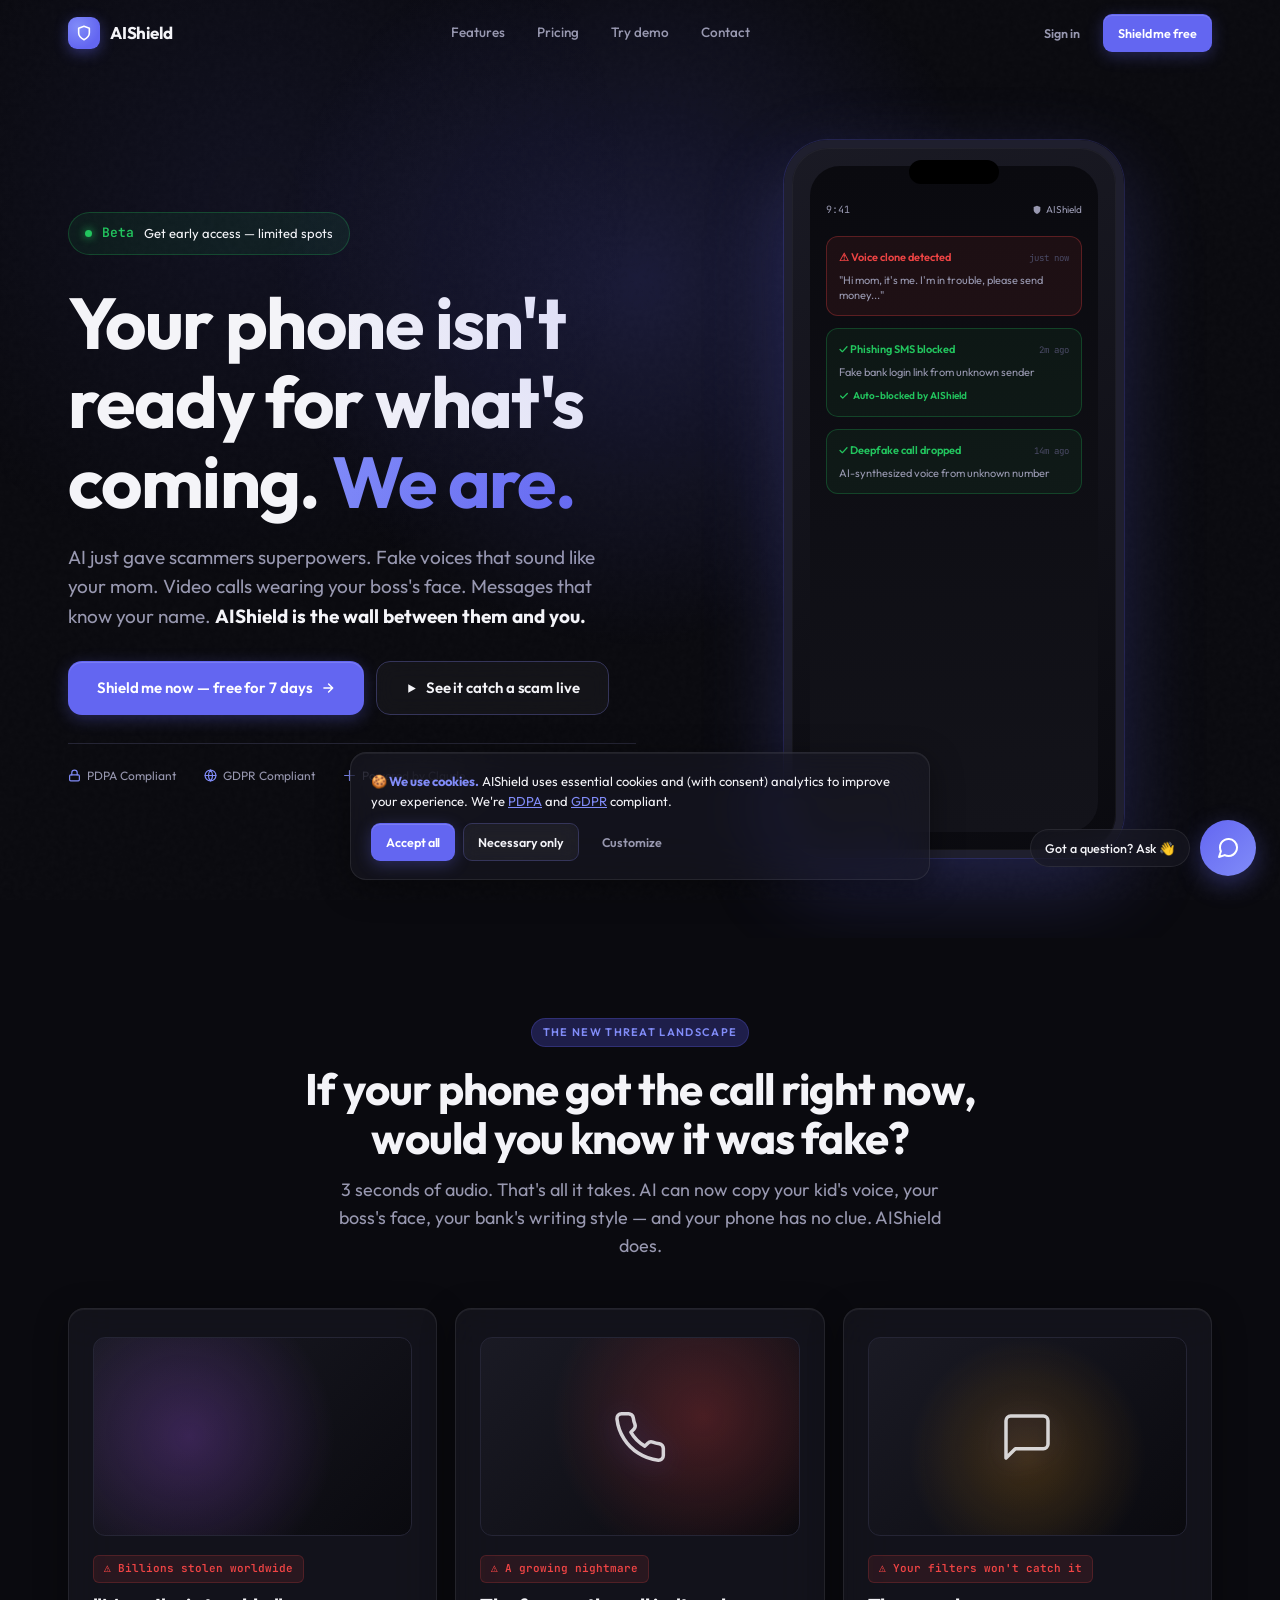
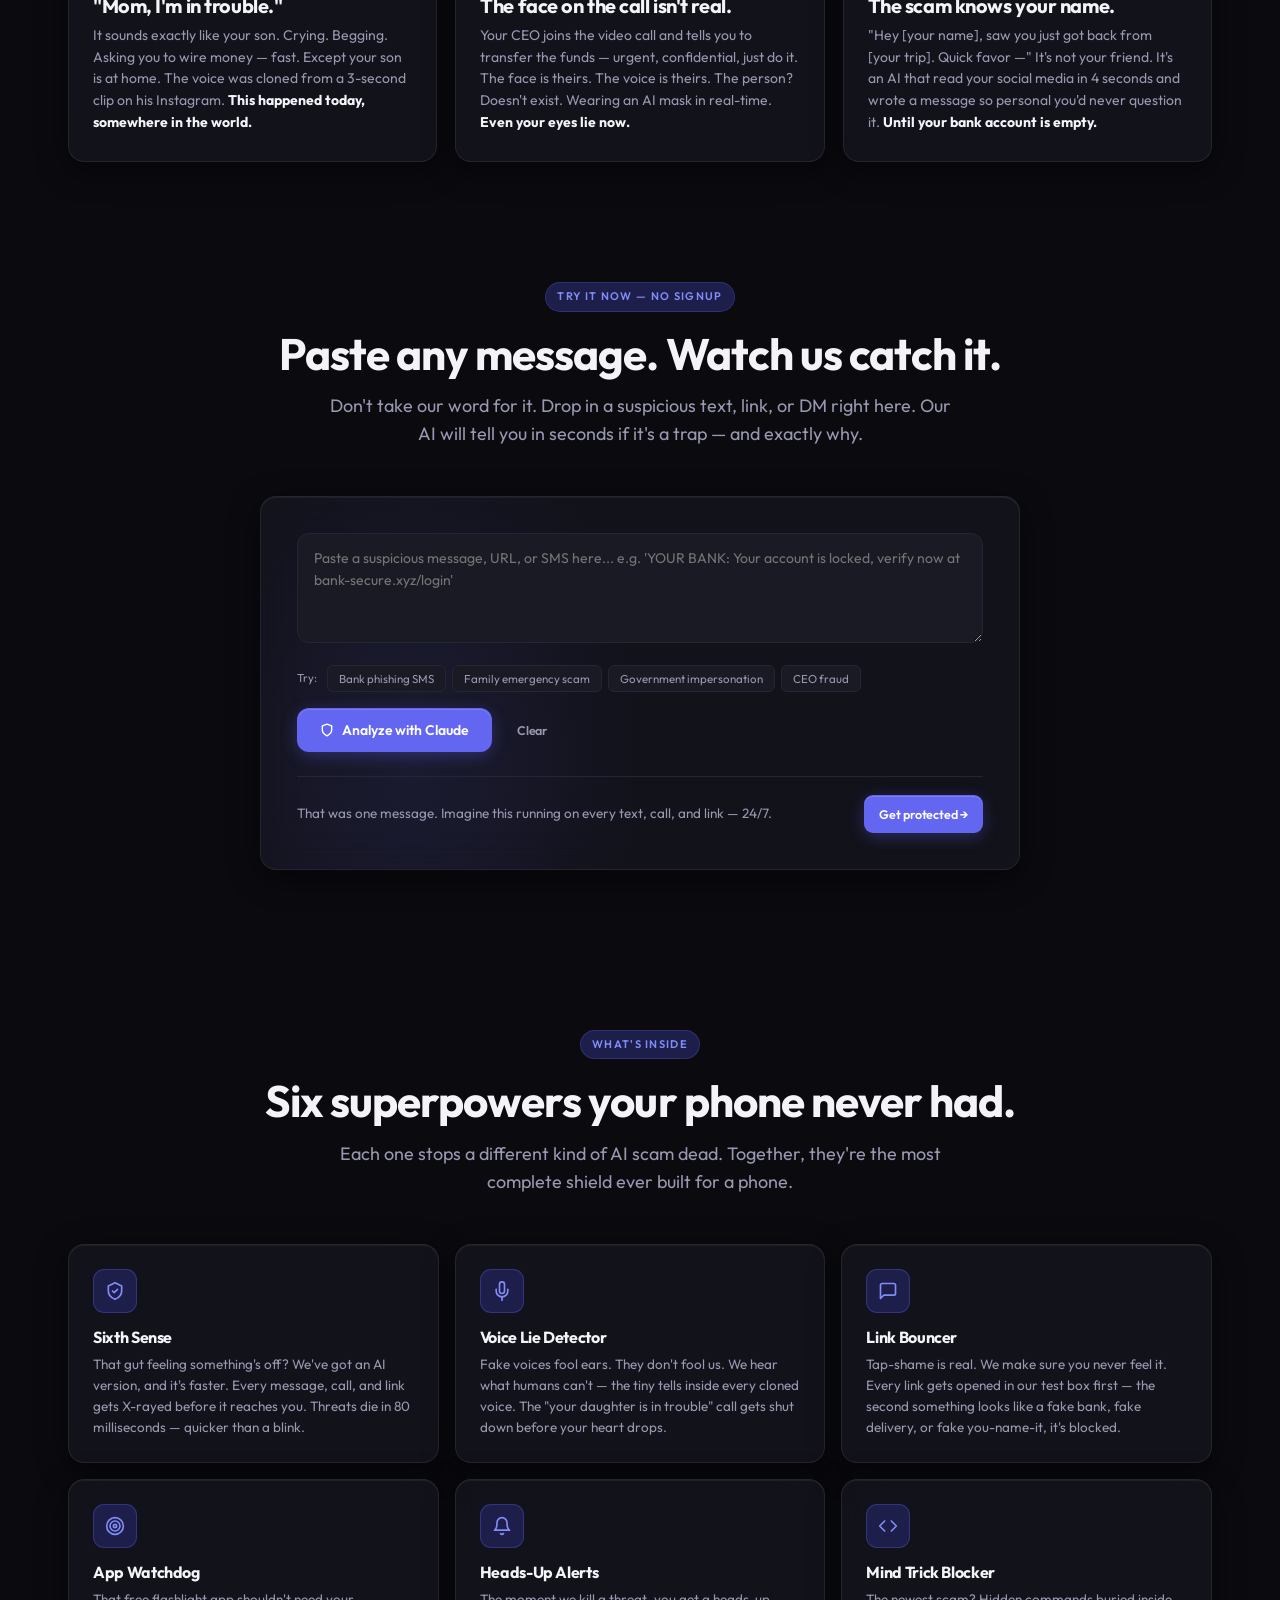
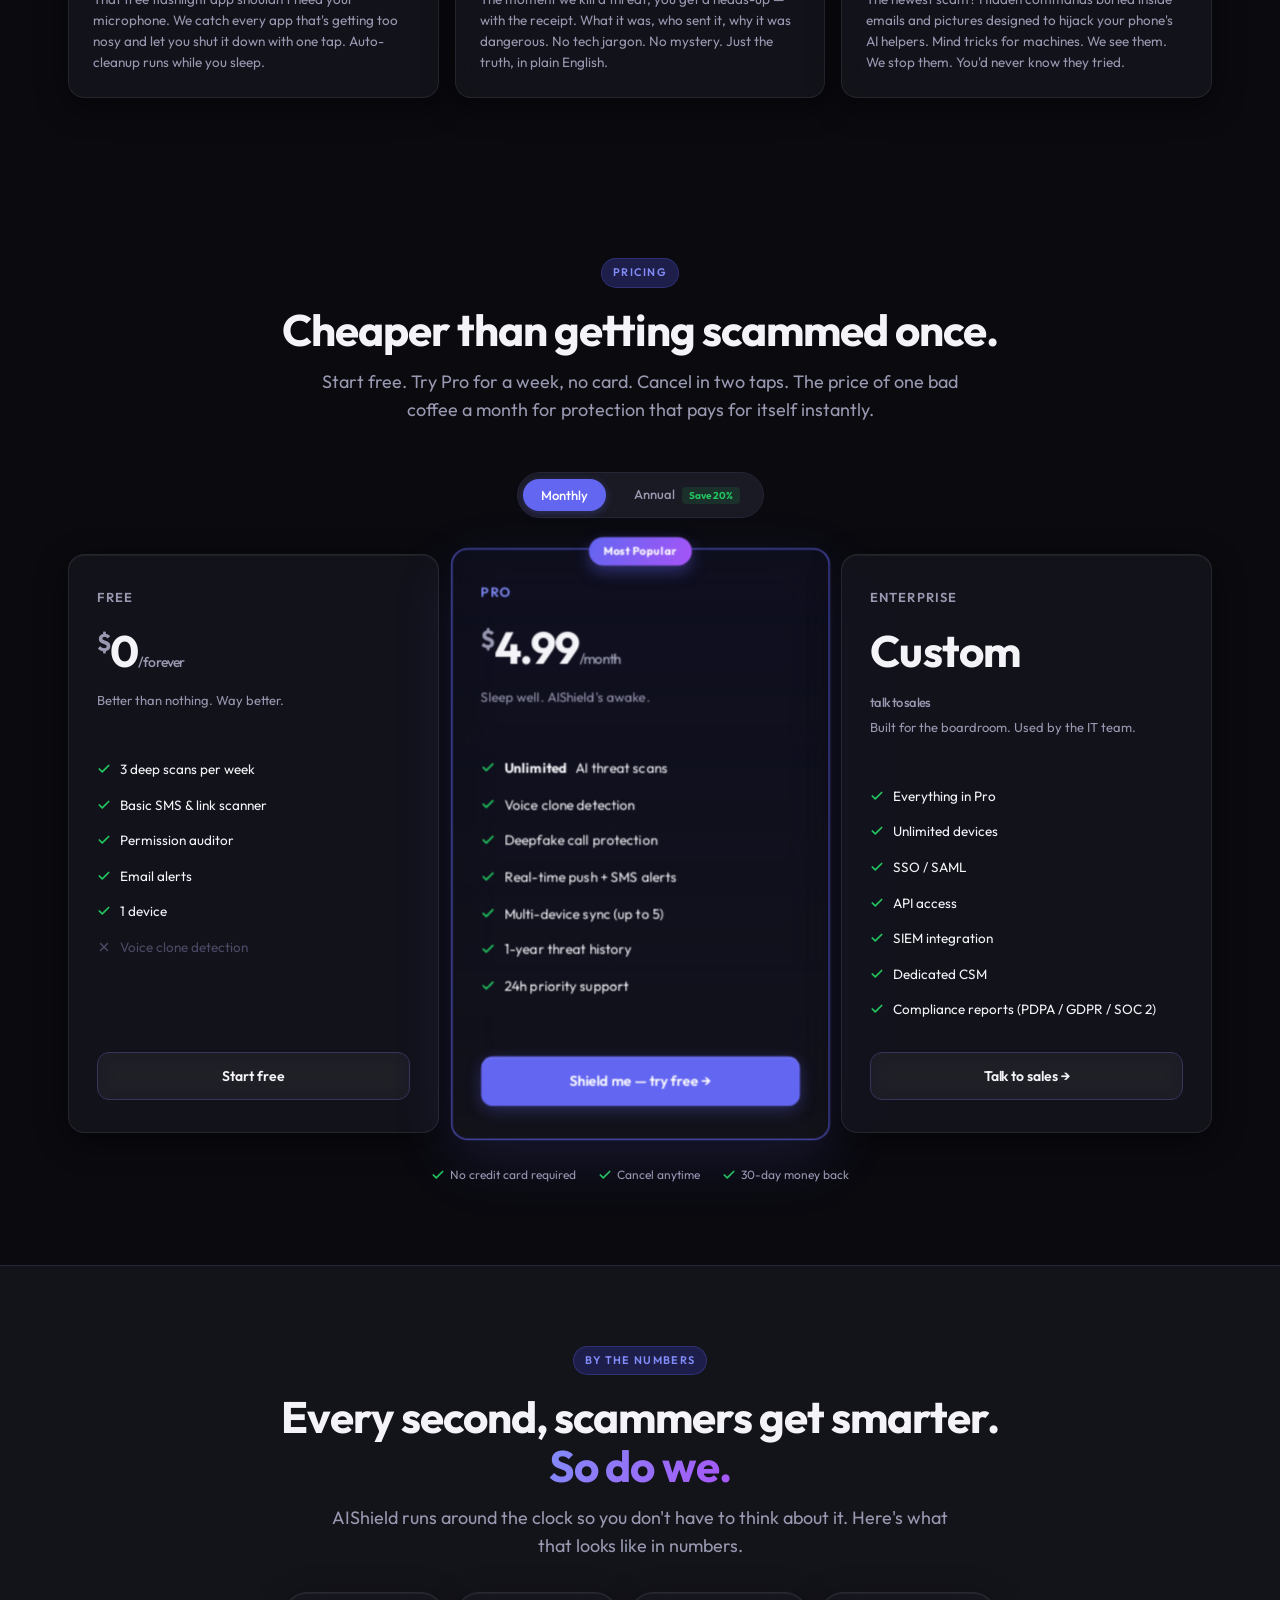
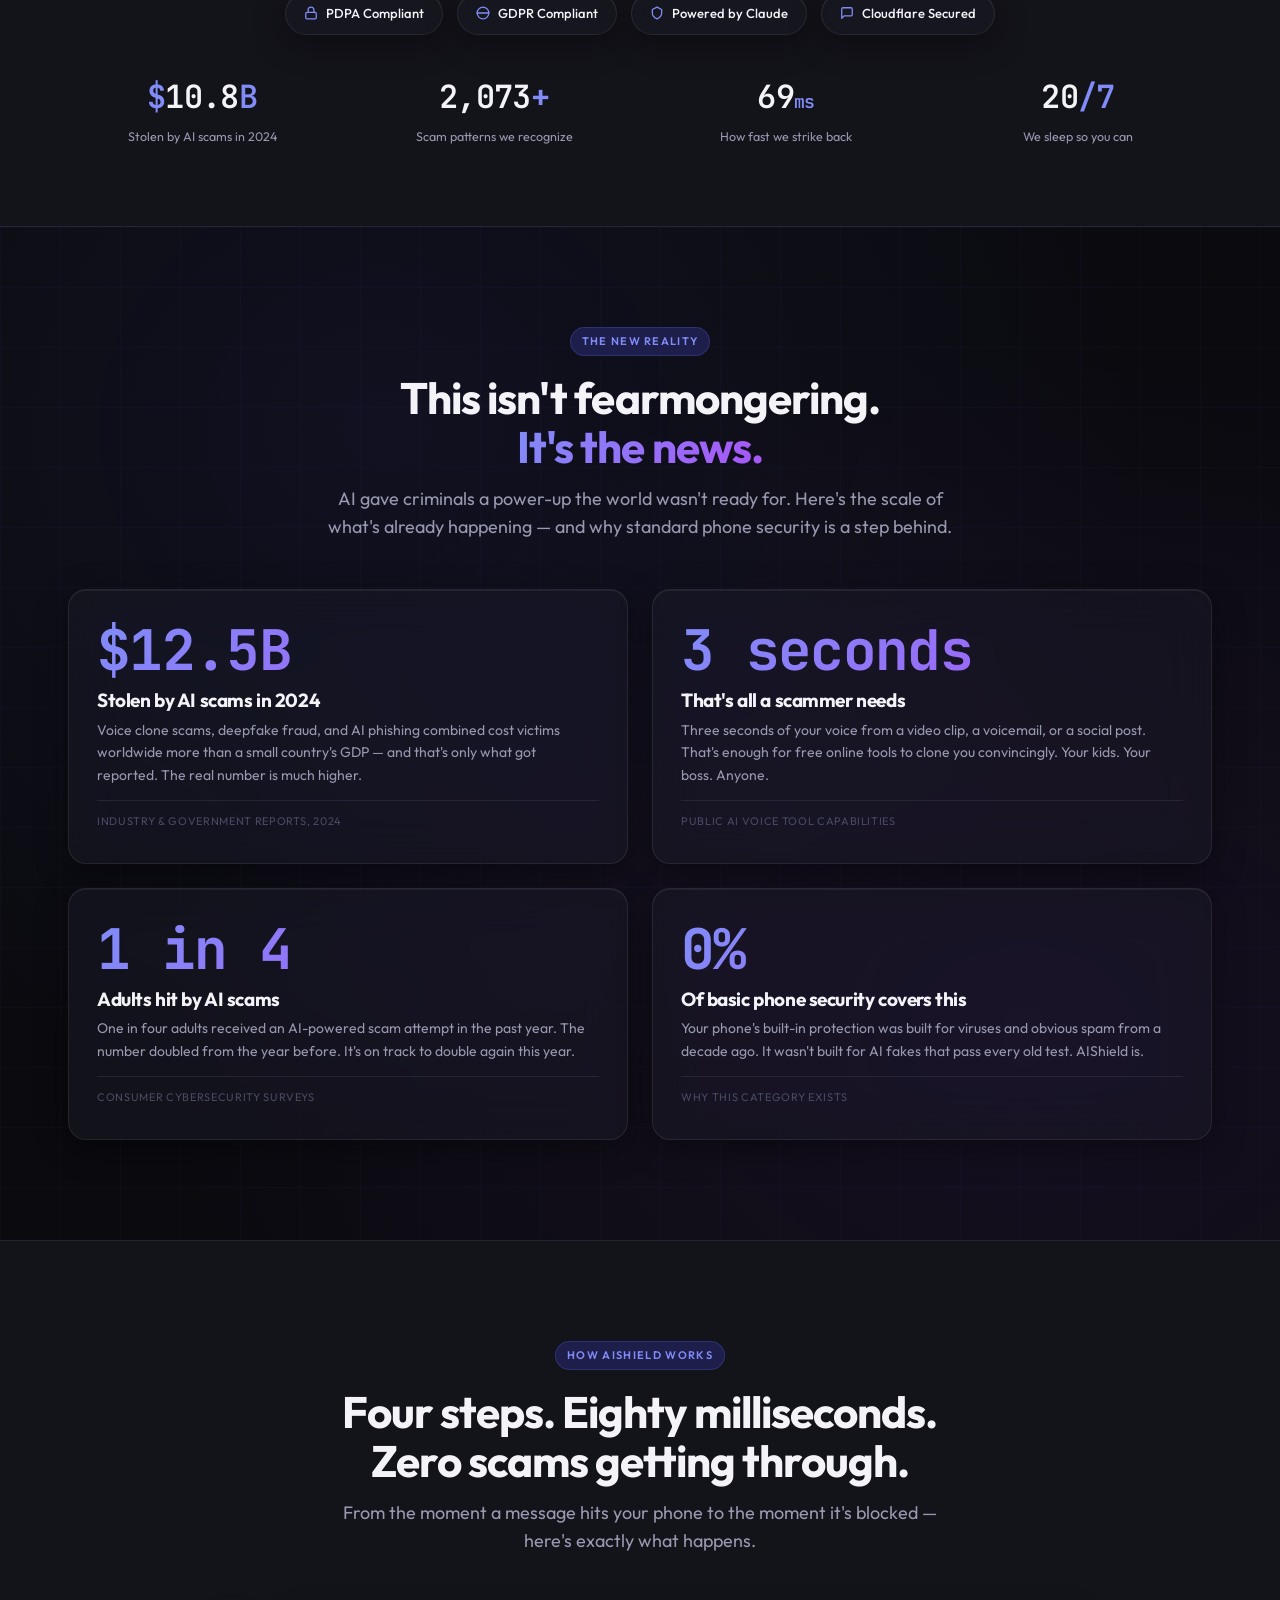
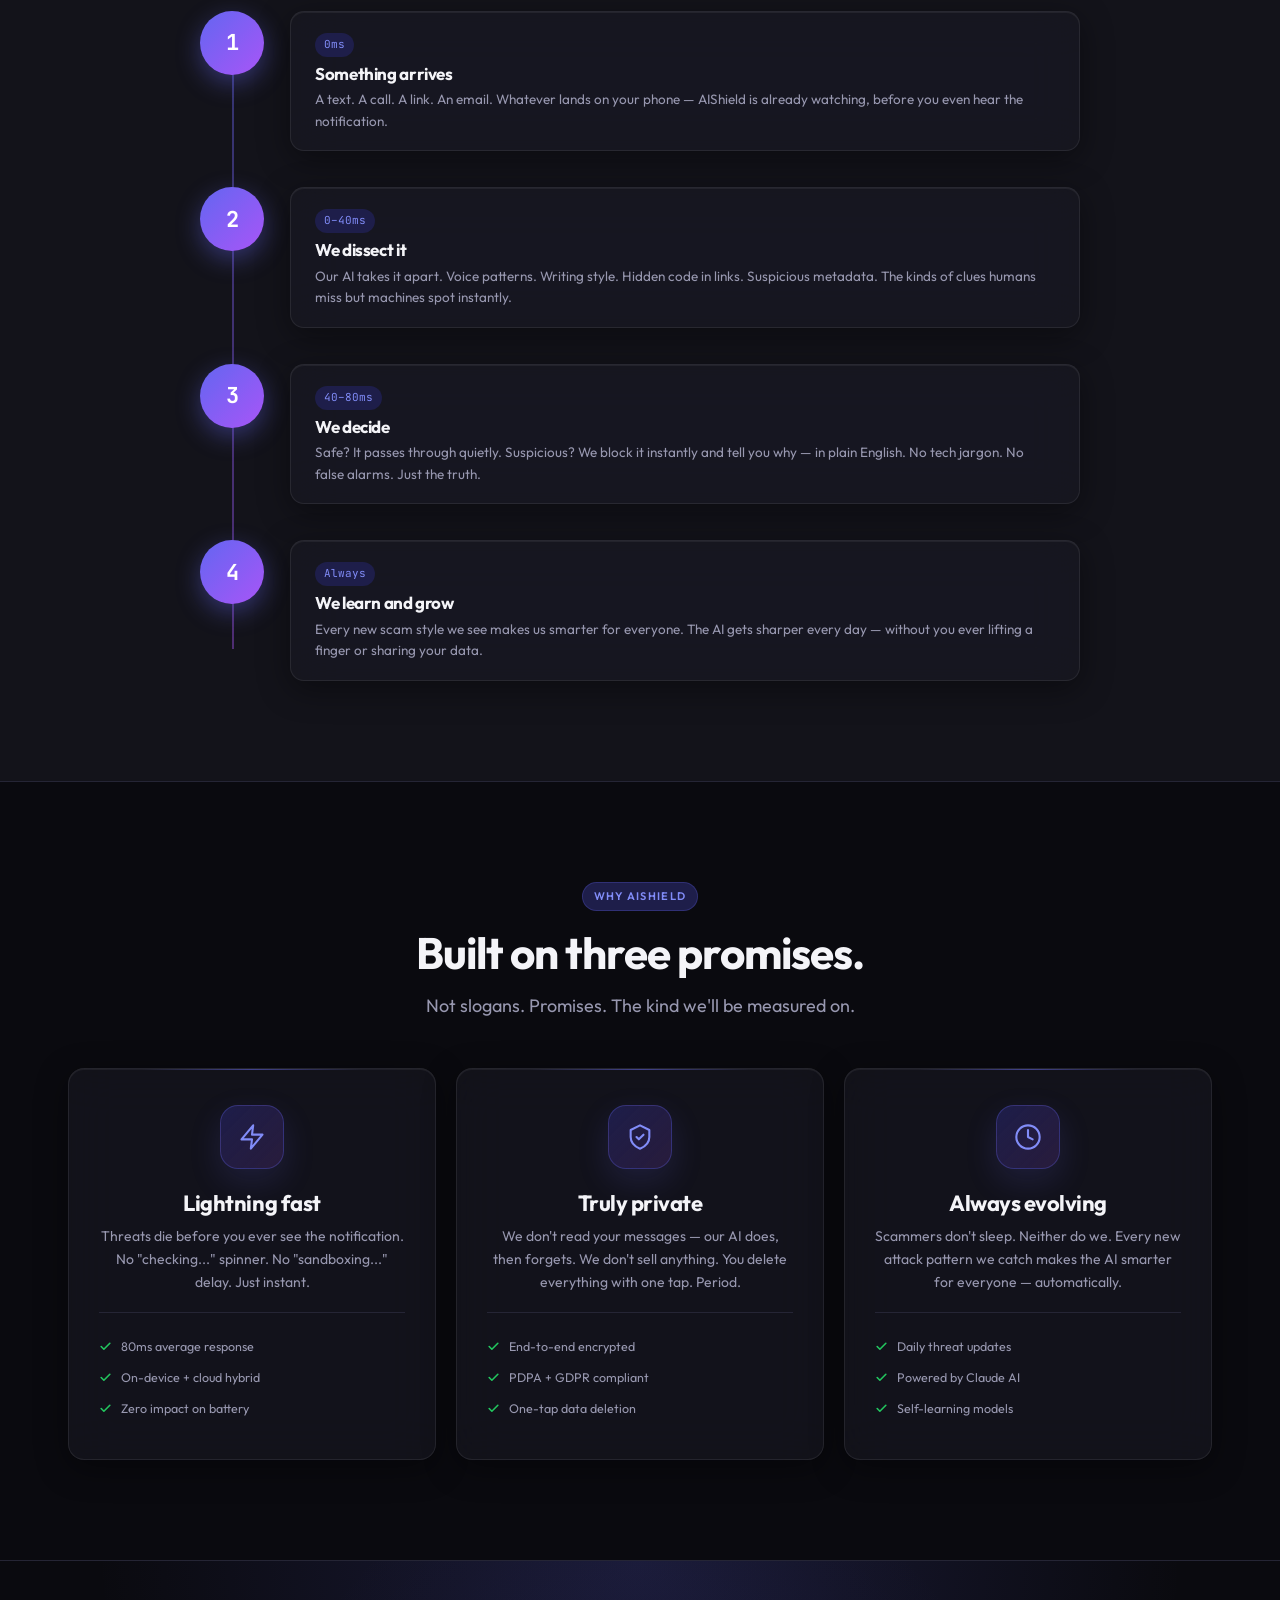
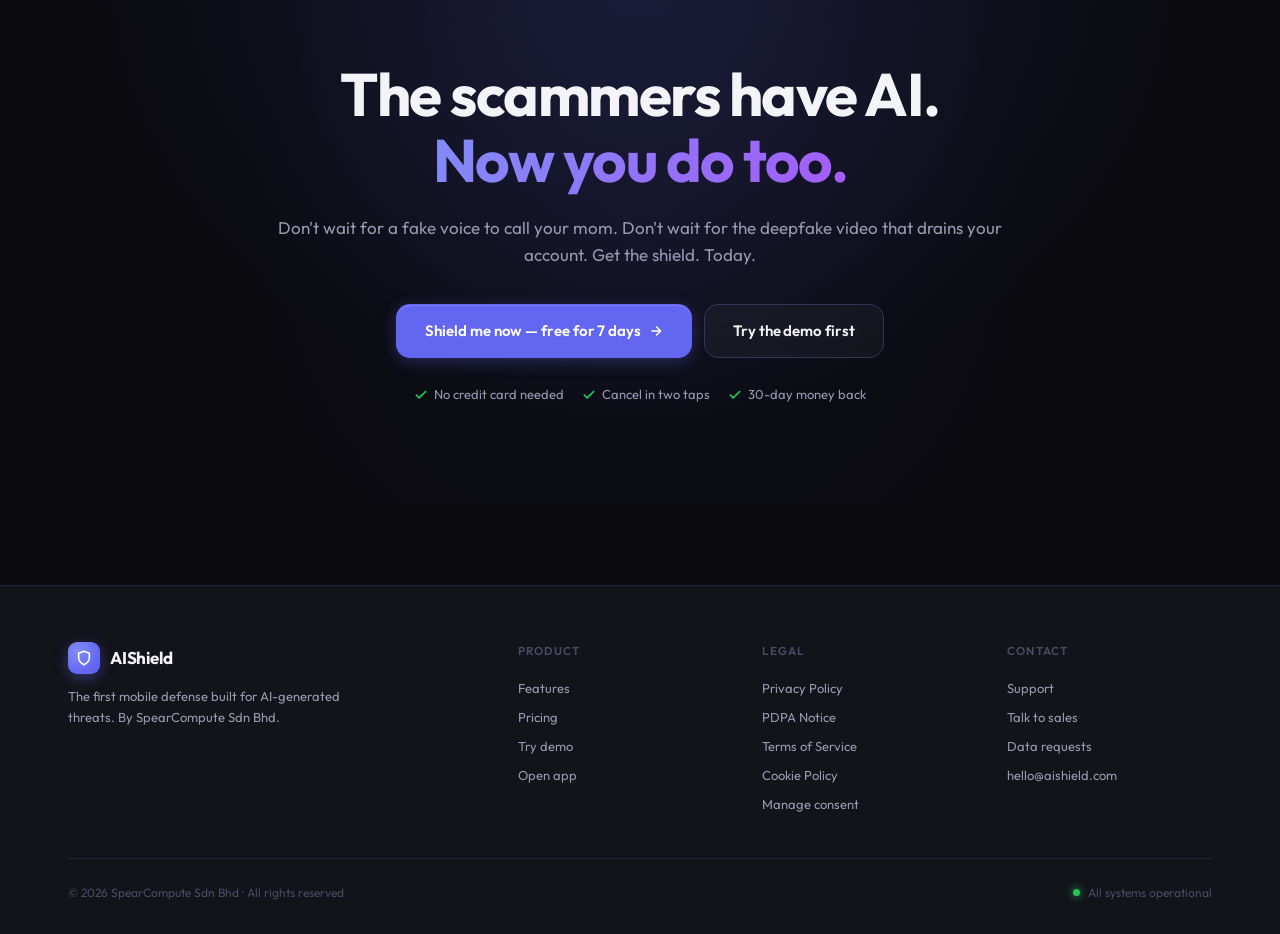
==== commit ed76ed71: "Stitch all CTAs to live app at aishield-app.pages.dev" ====
--- a/index.html
+++ b/index.html
@@ -884,8 +884,8 @@
       <a href="contact.html" class="nav-link">Contact</a>
     </nav>
     <div class="nav-cta">
-      <a href="#" class="btn btn-ghost btn-sm">Sign in</a>
-      <a href="#pricing" class="btn btn-primary btn-sm">Shield me free</a>
+      <a href="https://aishield-app.pages.dev" class="btn btn-ghost btn-sm">Sign in</a>
+      <a href="https://aishield-app.pages.dev/?signup=1" class="btn btn-primary btn-sm">Shield me free</a>
     </div>
   </div>
 </header>
@@ -905,7 +905,7 @@
           AI just gave scammers superpowers. Fake voices that sound like your mom. Video calls wearing your boss's face. Messages that know your name. <strong style="color:var(--text)">AIShield is the wall between them and you.</strong>
         </p>
         <div class="hero-ctas">
-          <a href="#pricing" class="btn btn-primary btn-lg">
+          <a href="https://aishield-app.pages.dev/?signup=1" class="btn btn-primary btn-lg">
             Shield me now — free for 7 days
             <svg width="14" height="14" viewBox="0 0 24 24" fill="none" stroke="currentColor" stroke-width="2.5" stroke-linecap="round" stroke-linejoin="round"><path d="M5 12h14M13 5l7 7-7 7"/></svg>
           </a>
@@ -1061,7 +1061,7 @@
 
       <div class="demo-cta-strip">
         <p>That was one message. Imagine this running on every text, call, and link — 24/7.</p>
-        <a href="#pricing" class="btn btn-primary btn-sm">
+        <a href="https://aishield-app.pages.dev/?signup=1" class="btn btn-primary btn-sm">
           Get protected →
         </a>
       </div>
@@ -1160,7 +1160,7 @@
           <li><svg width="14" height="14" viewBox="0 0 24 24" fill="none" stroke="currentColor" stroke-width="3" stroke-linecap="round" stroke-linejoin="round"><polyline points="20 6 9 17 4 12"/></svg>1 device</li>
           <li class="dim"><svg width="14" height="14" viewBox="0 0 24 24" fill="none" stroke="currentColor" stroke-width="2.5" stroke-linecap="round" stroke-linejoin="round"><line x1="18" y1="6" x2="6" y2="18"/><line x1="6" y1="6" x2="18" y2="18"/></svg>Voice clone detection</li>
         </ul>
-        <a href="#" class="btn btn-secondary">Start free</a>
+        <a href="https://aishield-app.pages.dev/?signup=1" class="btn btn-secondary">Start free</a>
       </article>
 
       <!-- PRO (featured) -->
@@ -1182,7 +1182,7 @@
           <li><svg width="14" height="14" viewBox="0 0 24 24" fill="none" stroke="currentColor" stroke-width="3" stroke-linecap="round" stroke-linejoin="round"><polyline points="20 6 9 17 4 12"/></svg>1-year threat history</li>
           <li><svg width="14" height="14" viewBox="0 0 24 24" fill="none" stroke="currentColor" stroke-width="3" stroke-linecap="round" stroke-linejoin="round"><polyline points="20 6 9 17 4 12"/></svg>24h priority support</li>
         </ul>
-        <a href="#" class="btn btn-primary">Shield me — try free →</a>
+        <a href="https://aishield-app.pages.dev/?signup=1" class="btn btn-primary">Shield me — try free →</a>
       </article>
 
       <!-- ENTERPRISE -->
@@ -1418,7 +1418,7 @@
       <p>Don't wait for a fake voice to call your mom. Don't wait for the deepfake video that drains your account. Get the shield. Today.</p>
 
       <div style="display:flex;gap:12px;justify-content:center;flex-wrap:wrap;">
-        <a href="#pricing" class="btn btn-primary btn-lg">
+        <a href="https://aishield-app.pages.dev/?signup=1" class="btn btn-primary btn-lg">
           Shield me now — free for 7 days
           <svg width="14" height="14" viewBox="0 0 24 24" fill="none" stroke="currentColor" stroke-width="2.5" stroke-linecap="round" stroke-linejoin="round"><path d="M5 12h14M13 5l7 7-7 7"/></svg>
         </a>
@@ -1456,7 +1456,7 @@
         <a href="#features">Features</a>
         <a href="#pricing">Pricing</a>
         <a href="#demo">Try demo</a>
-        <a href="#">Download app</a>
+        <a href="https://aishield-app.pages.dev">Open app</a>
       </div>
       <div class="footer-col">
         <h5>Legal</h5>
@@ -1528,7 +1528,7 @@
 
 <!-- ═══ MOBILE STICKY CTA ══════════════════════════════════════════════ -->
 <div class="mobile-cta">
-  <a href="#pricing" class="btn btn-primary">Shield me now — free for 7 days →</a>
+  <a href="https://aishield-app.pages.dev/?signup=1" class="btn btn-primary">Shield me now — free for 7 days →</a>
 </div>
 
 <script src="assets/shared.js"></script>
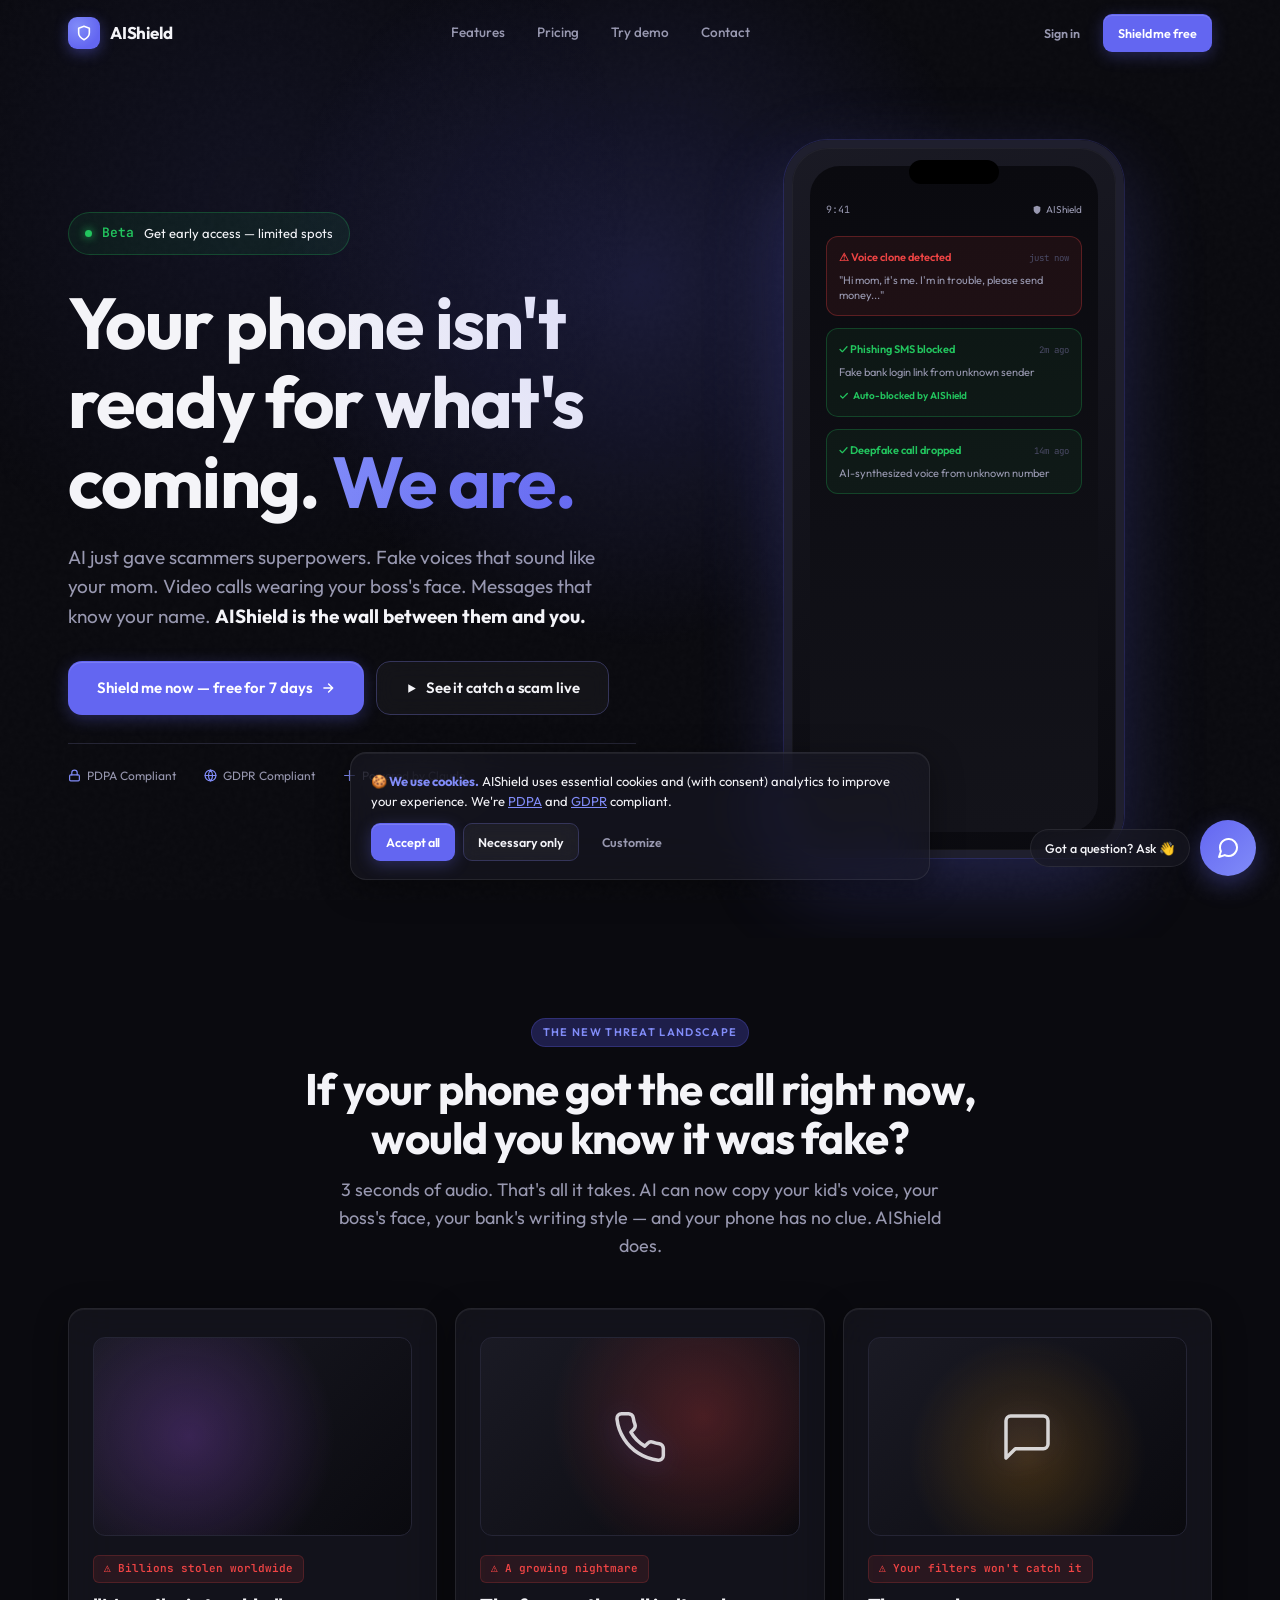
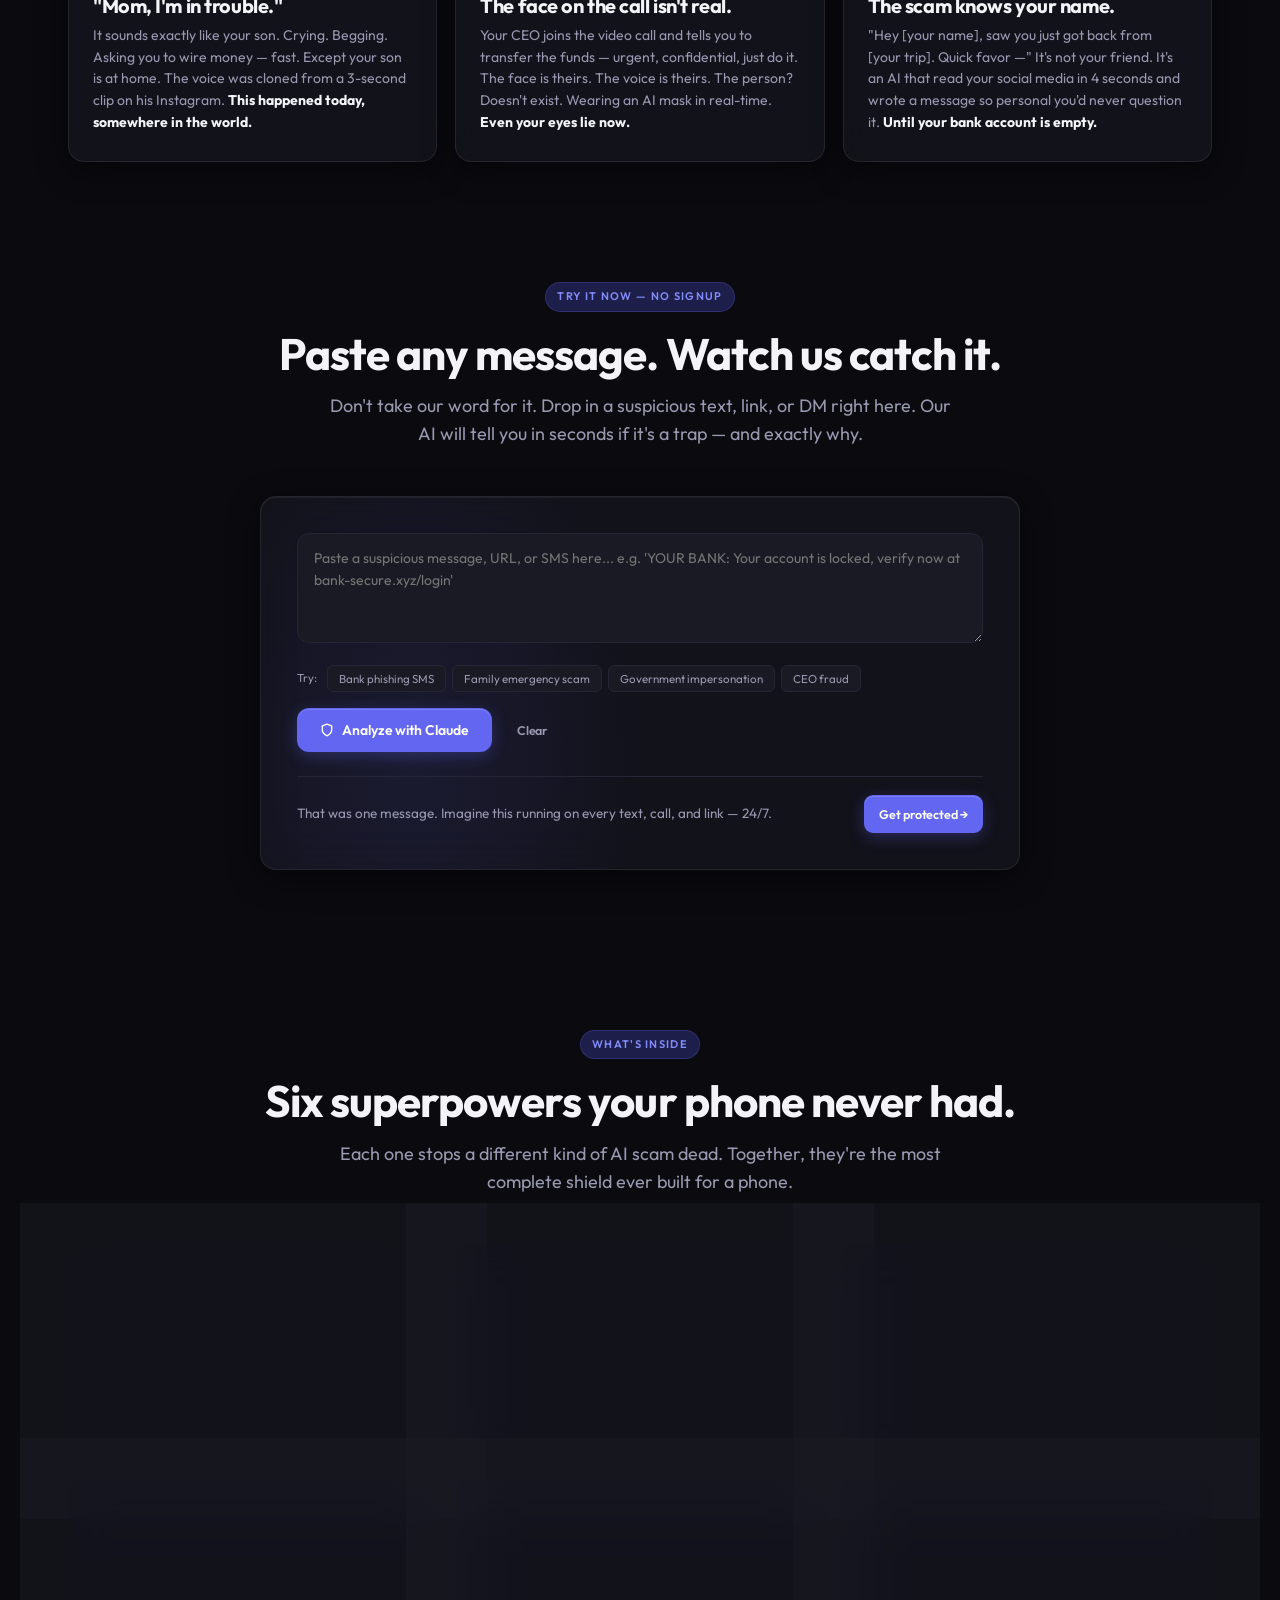
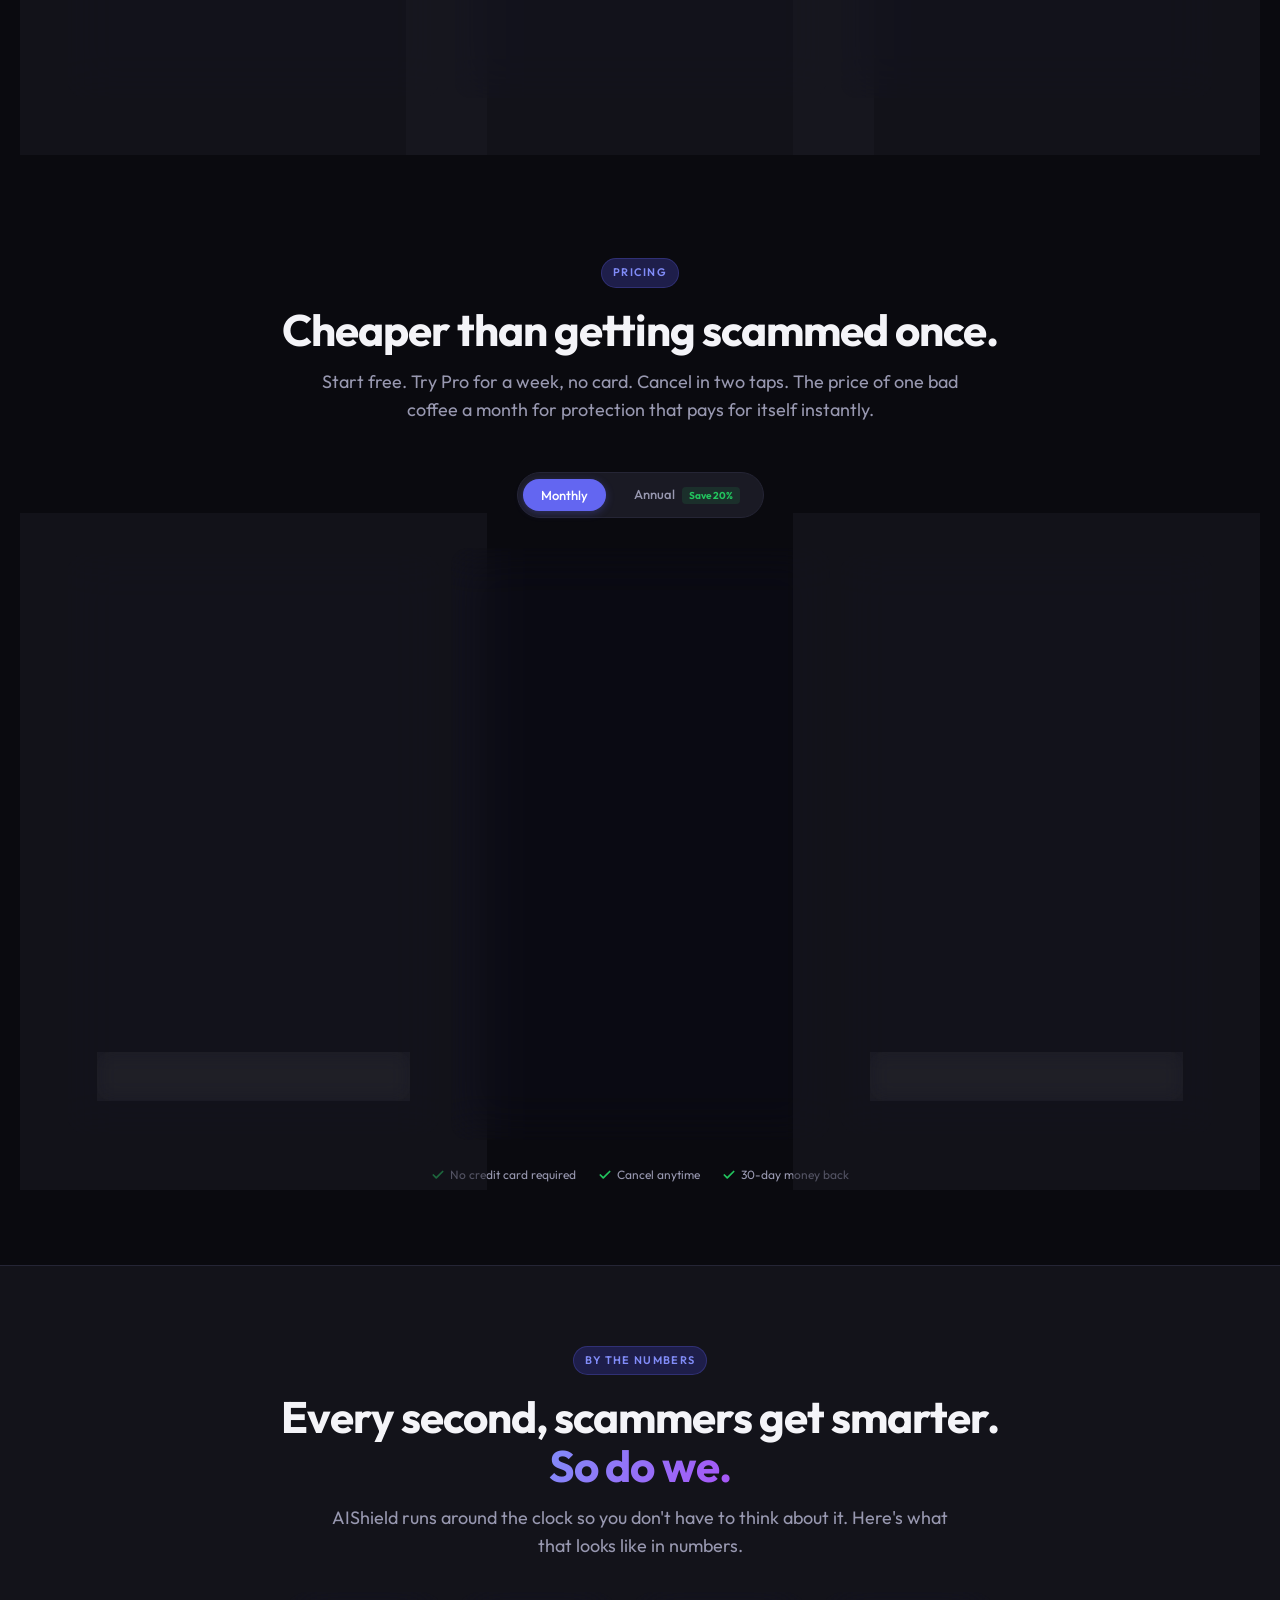
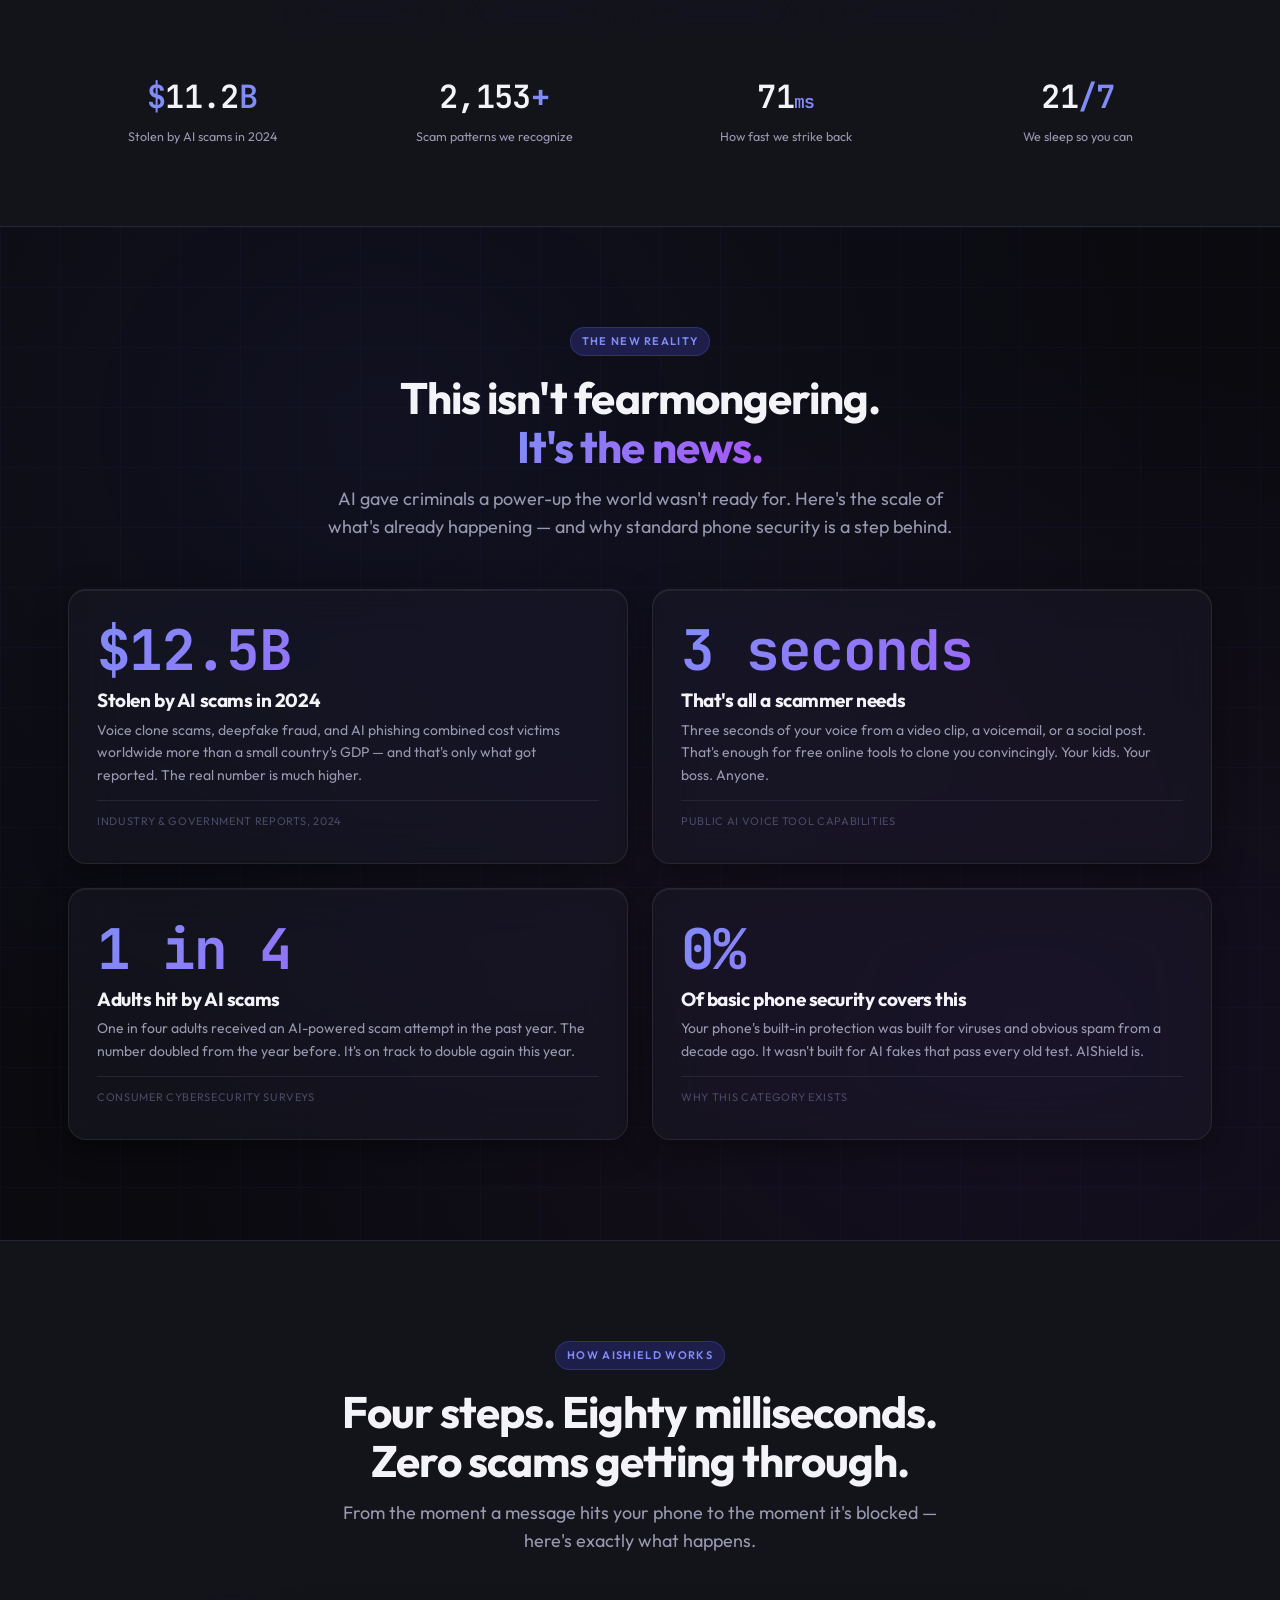
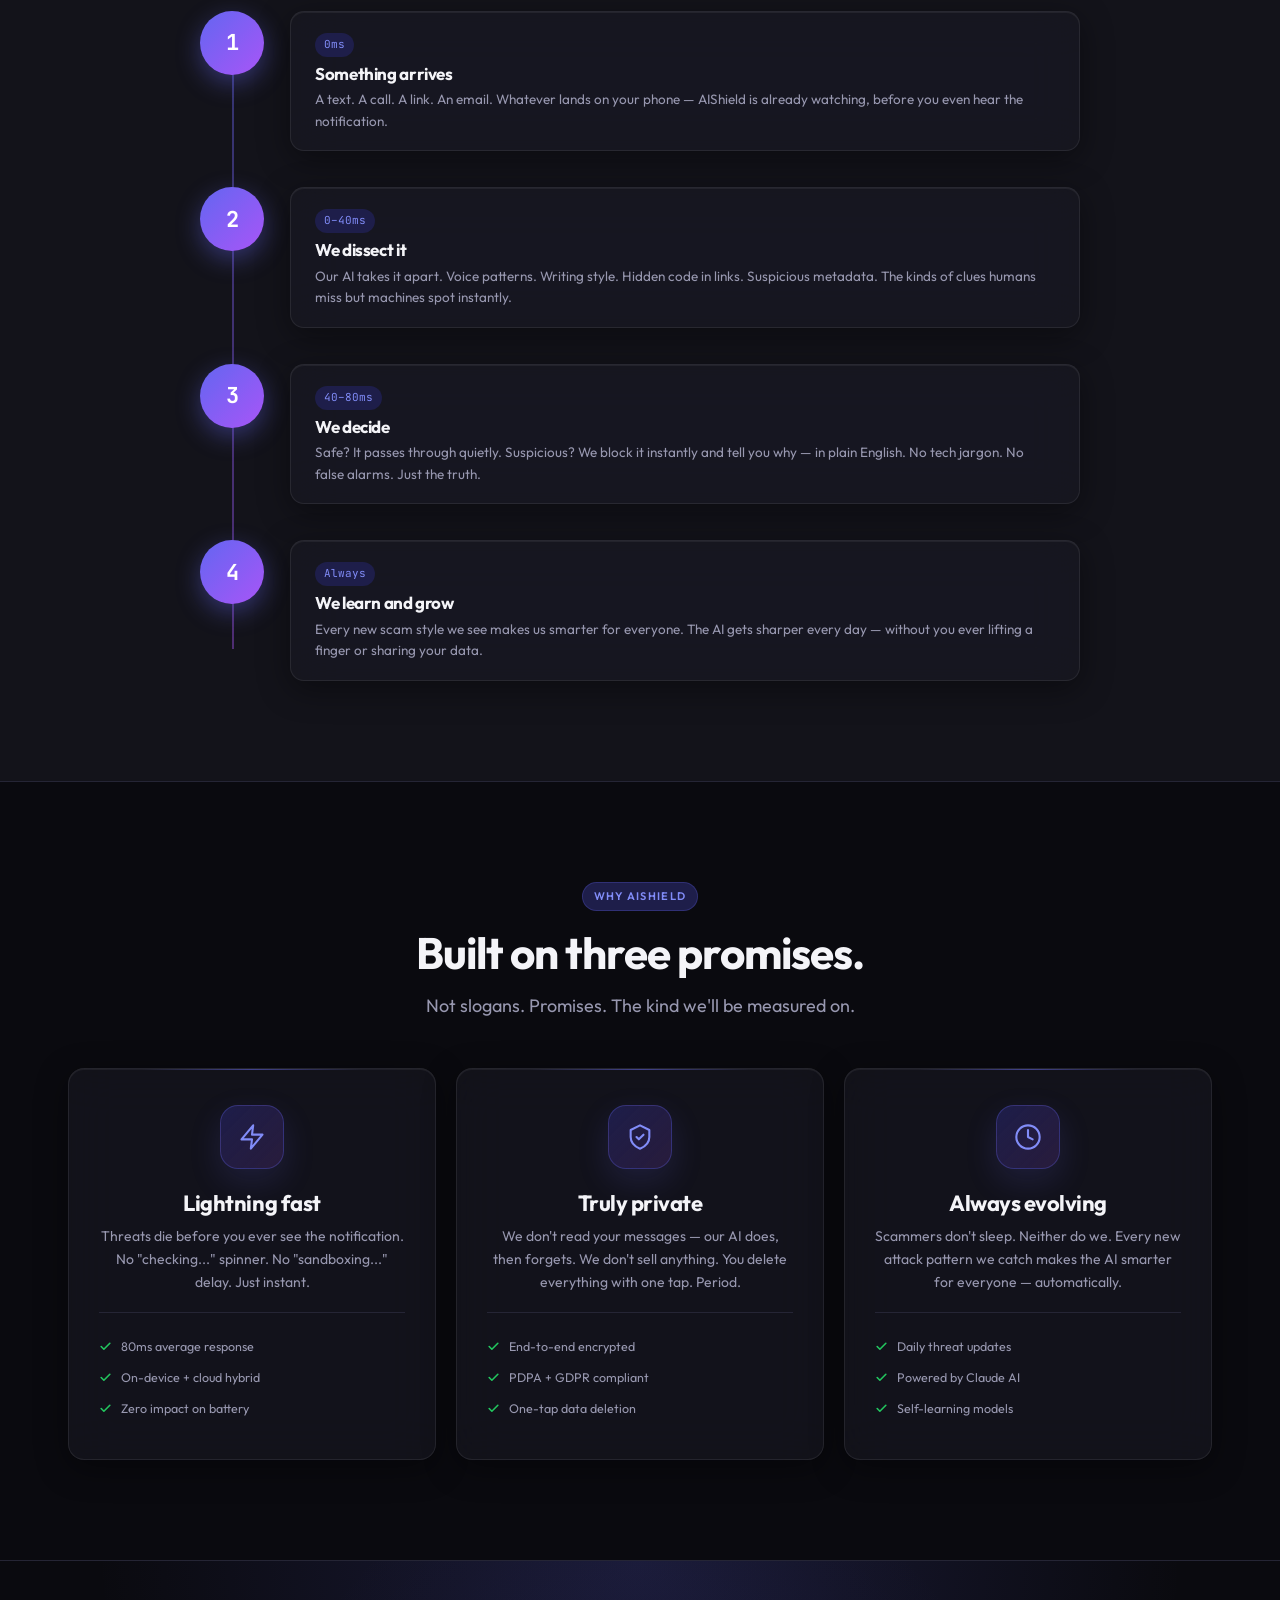
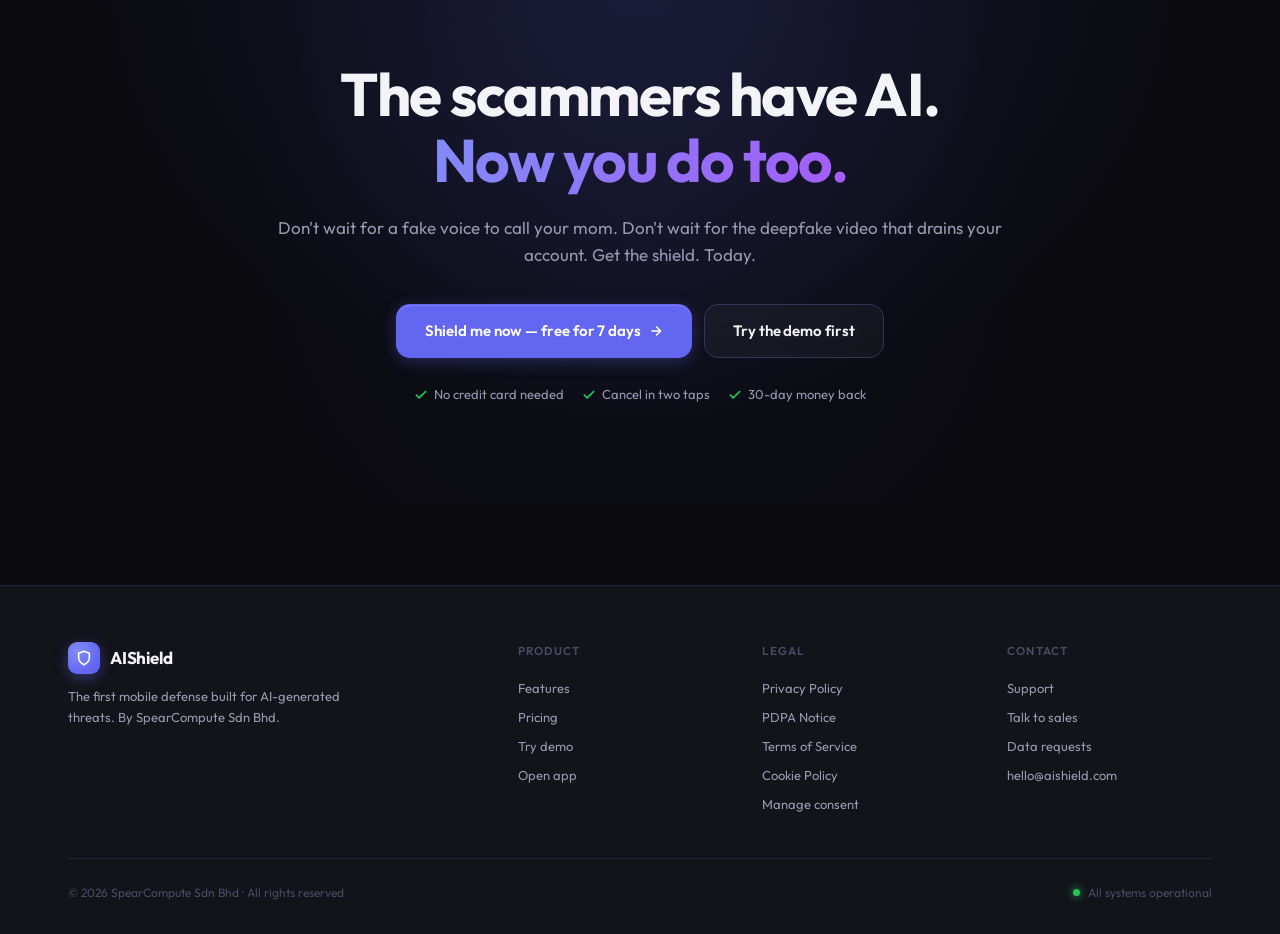
==== commit f2b9cc91: "Wire demo widget to Claude proxy worker" ====
--- a/index.html
+++ b/index.html
@@ -1570,7 +1570,7 @@
     demoAnalyze.innerHTML = '<svg width="14" height="14" viewBox="0 0 24 24" fill="none" stroke="currentColor" stroke-width="2.4" stroke-linecap="round" stroke-linejoin="round" style="animation:spin 1s linear infinite"><circle cx="12" cy="12" r="10" stroke-dasharray="32 32"/></svg>Analyzing...';
 
     try {
-      const res = await fetch('/api/anthropic', {
+      const res = await fetch('https://aishield-claude-proxy.kumar-db2.workers.dev/api/anthropic', {
         method: 'POST',
         headers: { 'Content-Type': 'application/json' },
         body: JSON.stringify({
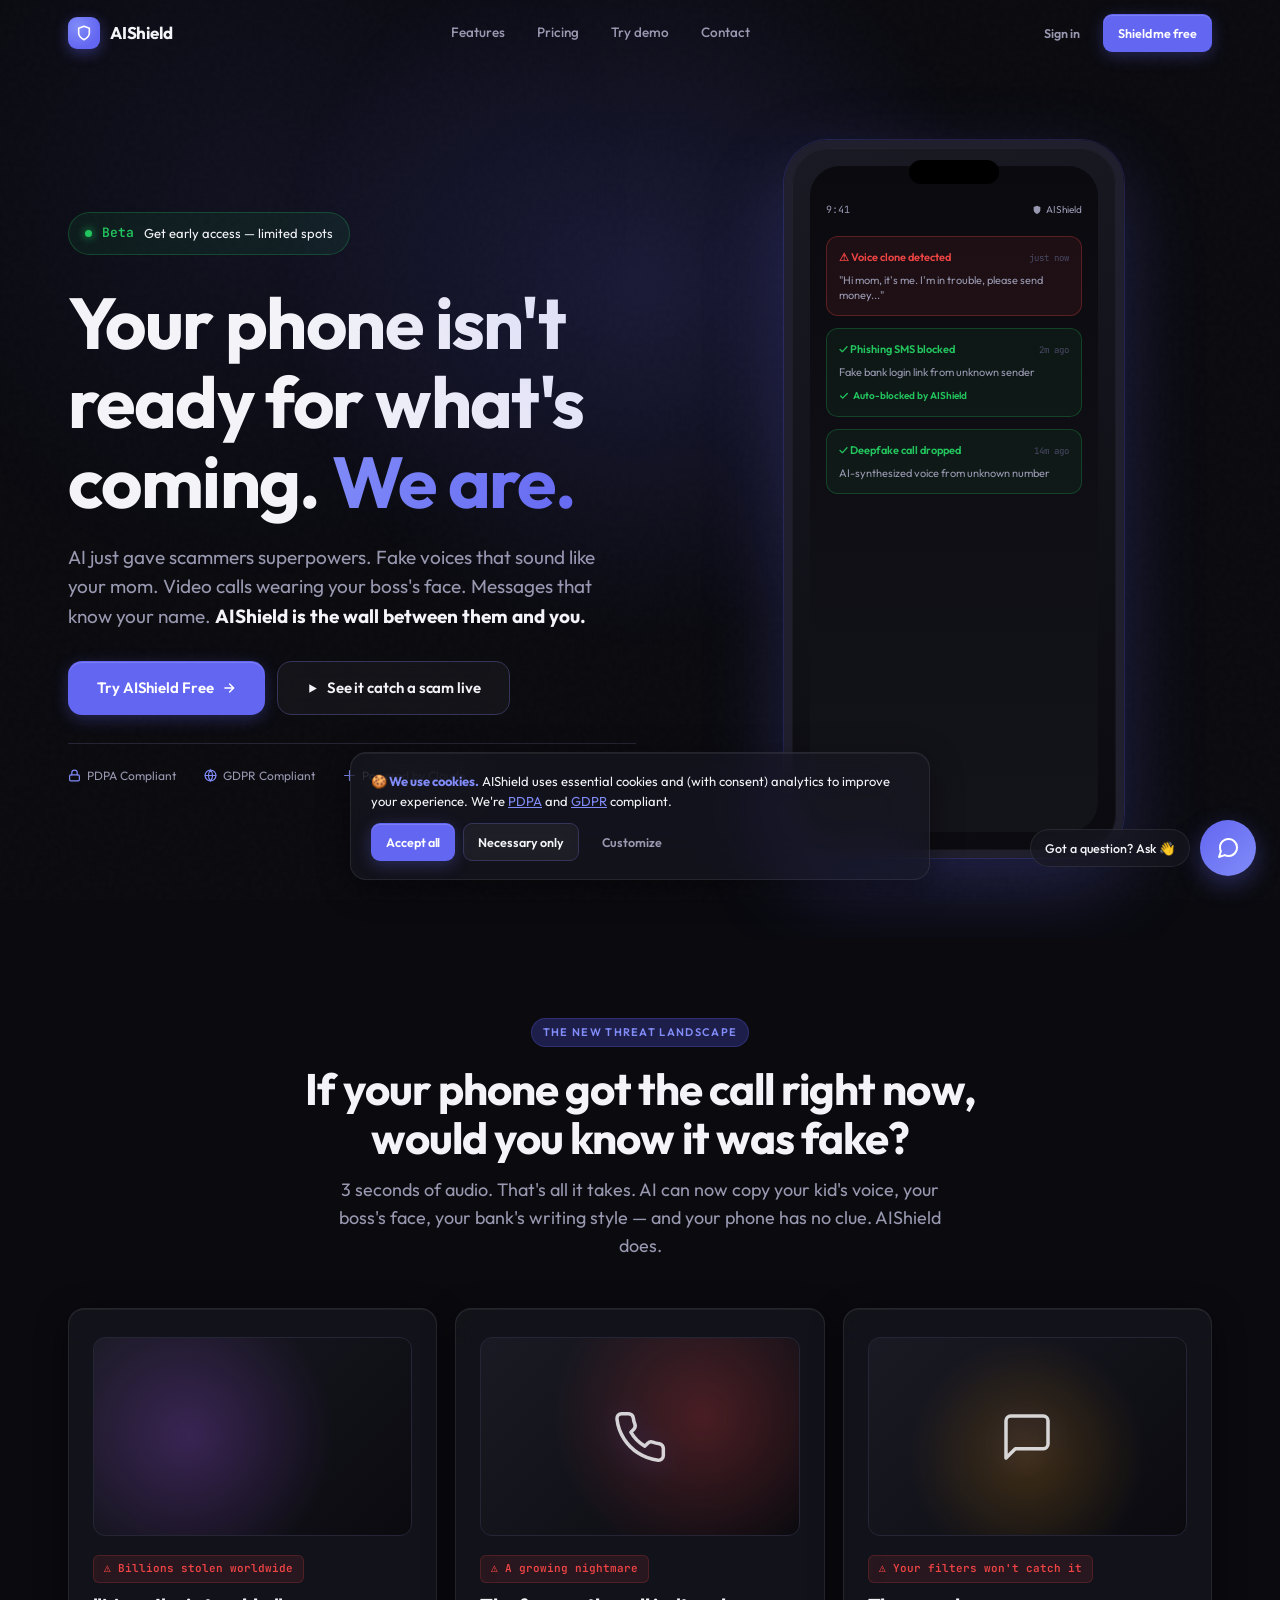
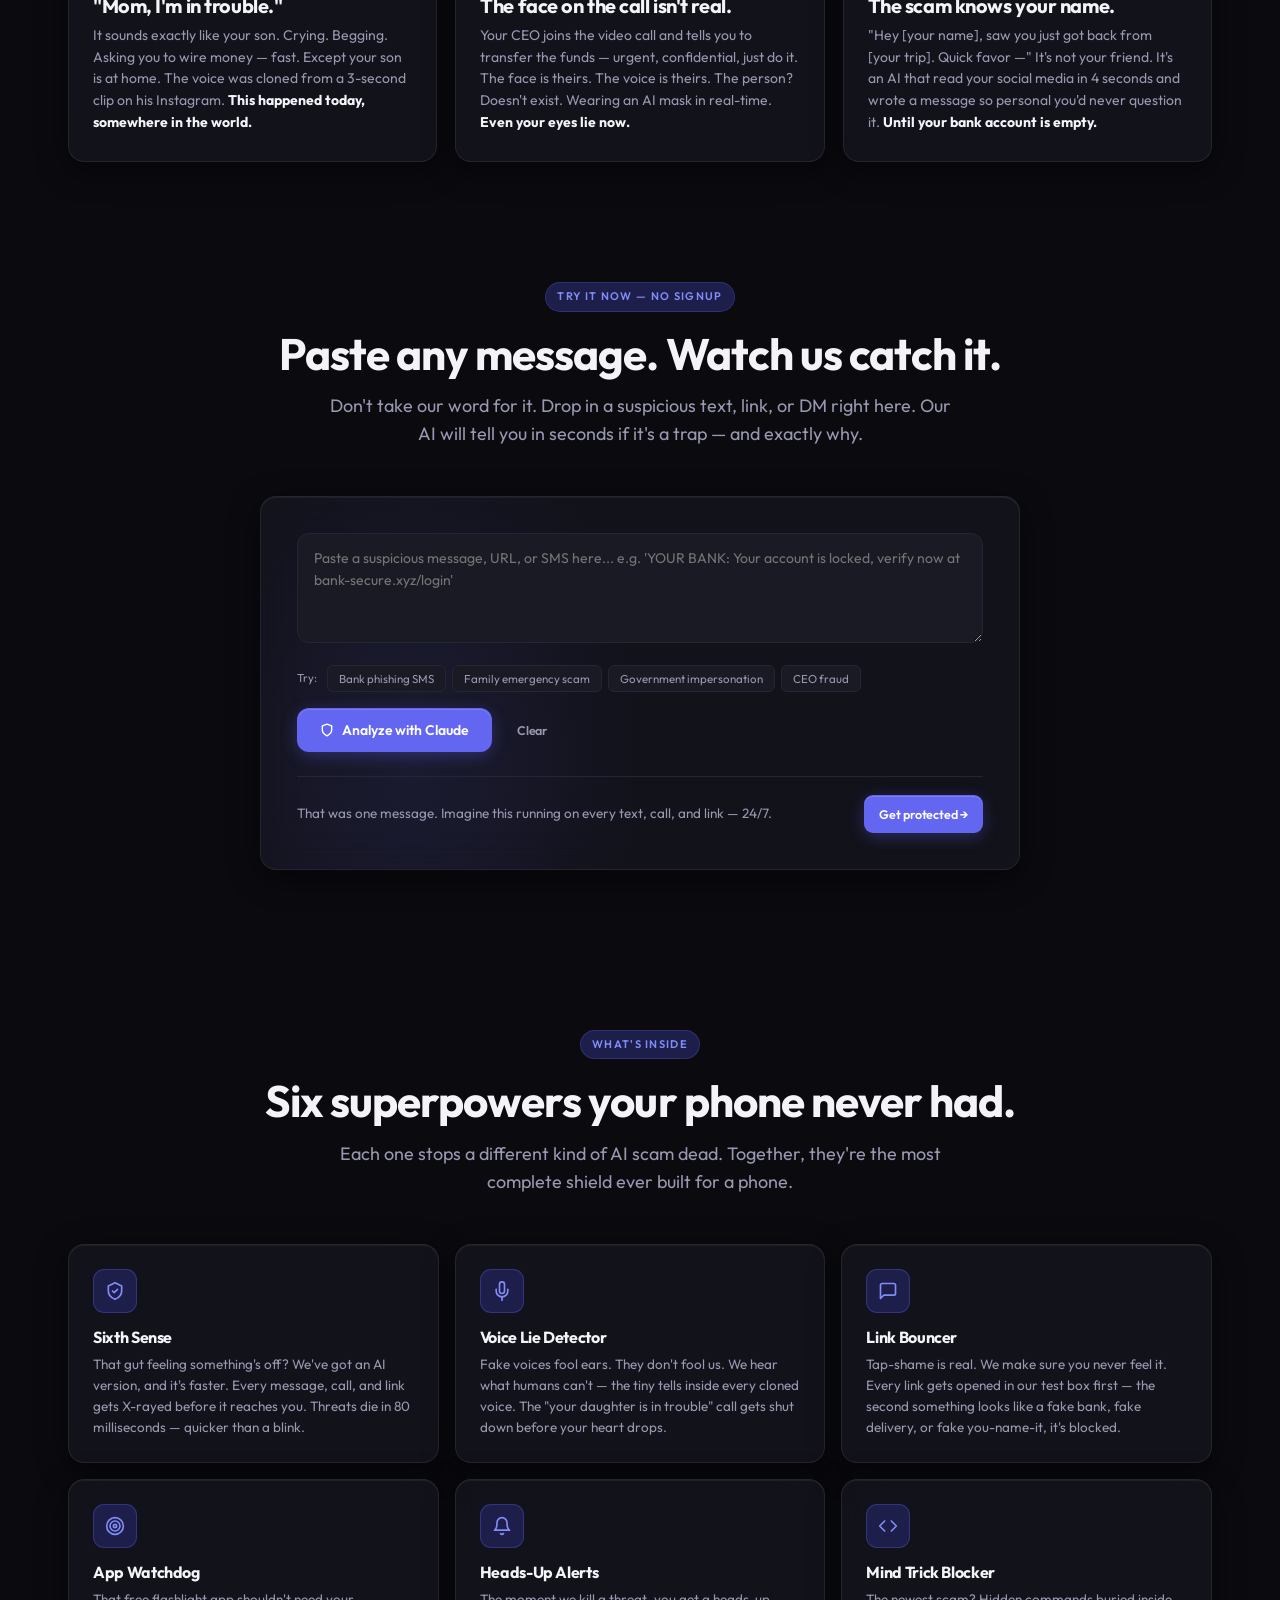
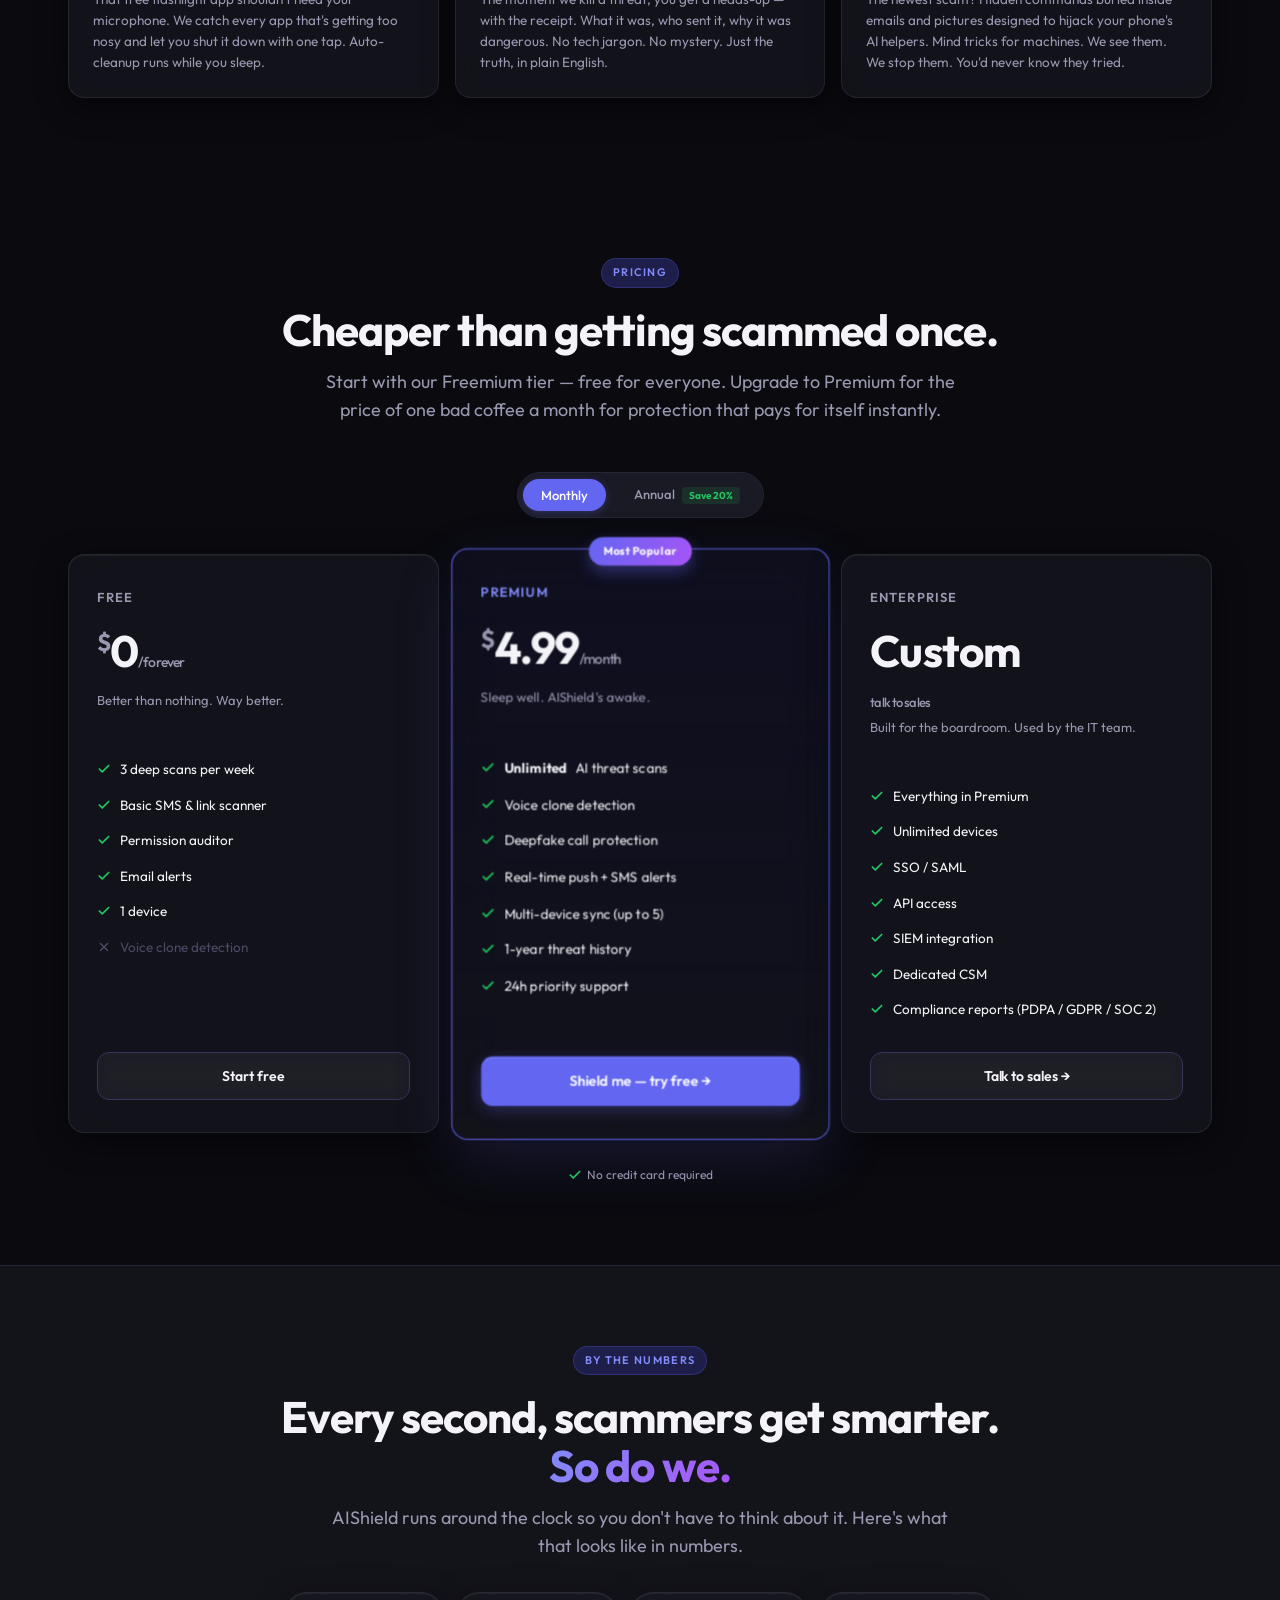
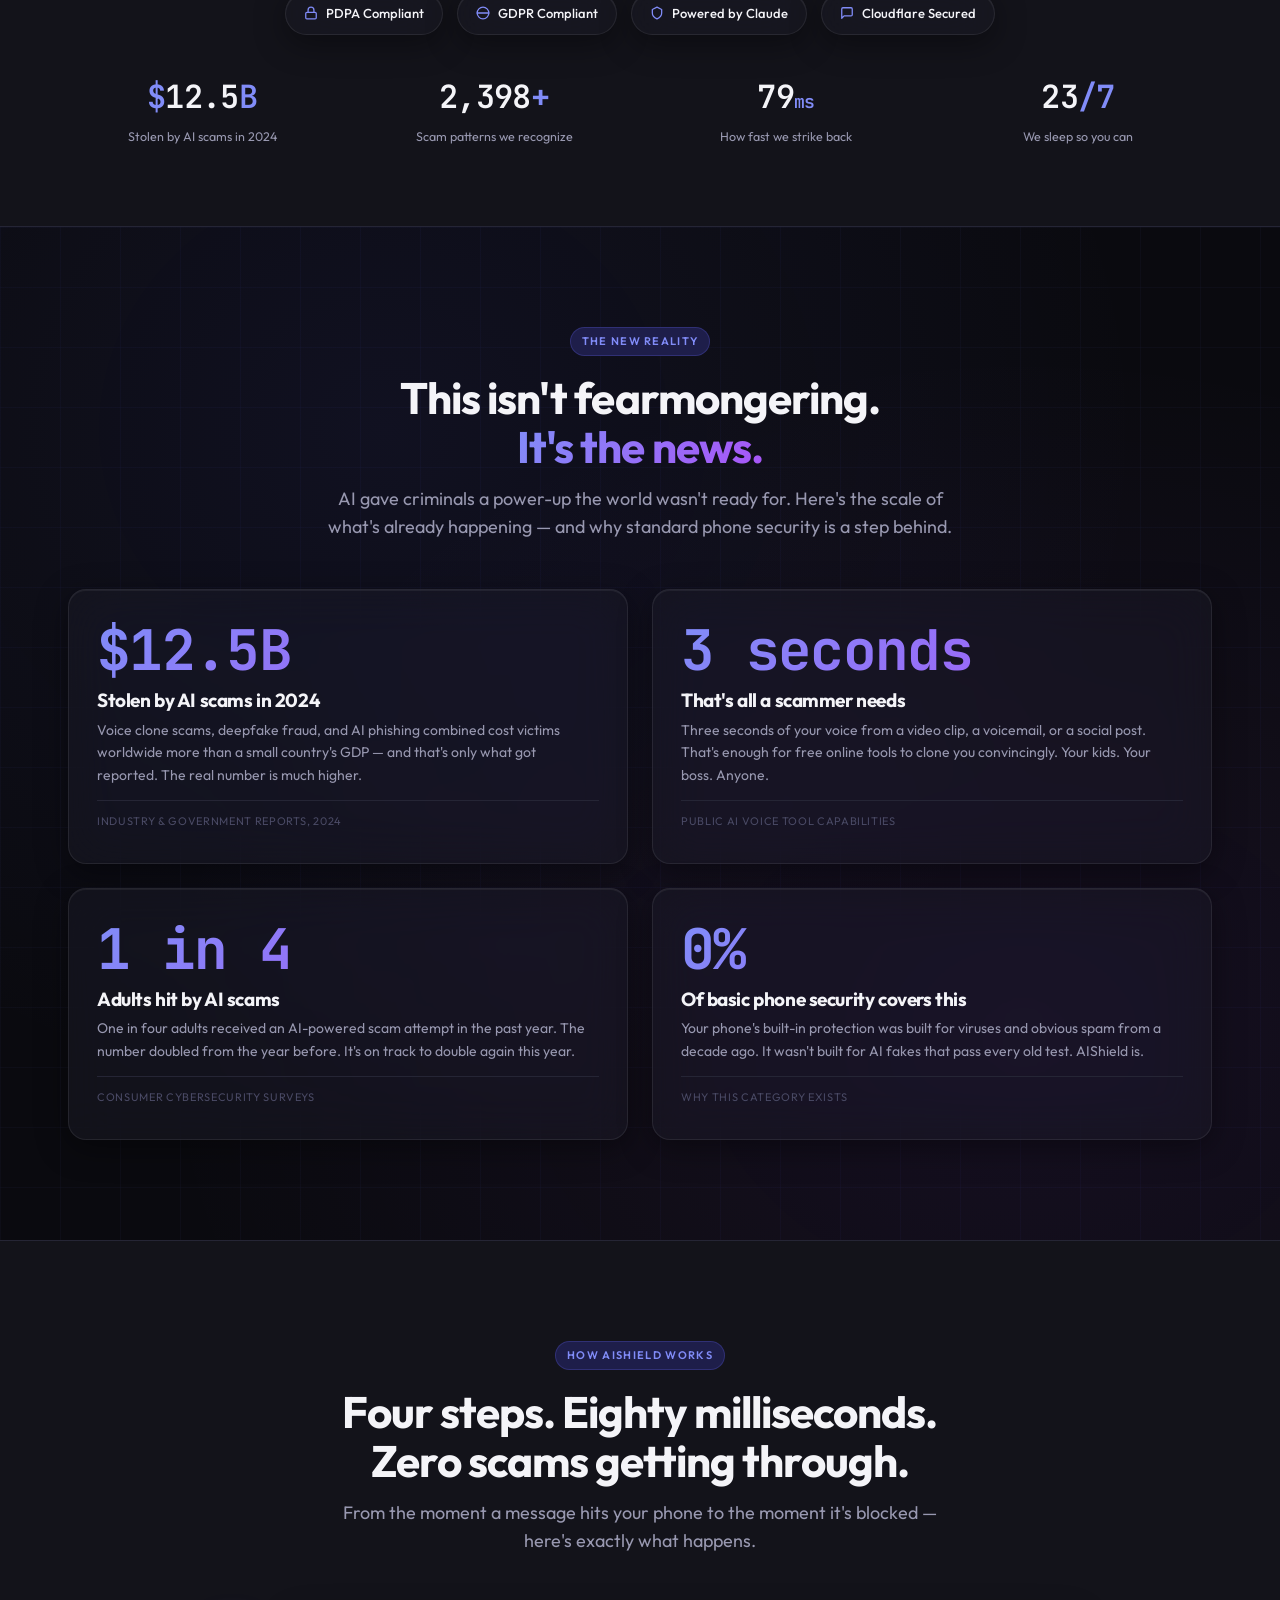
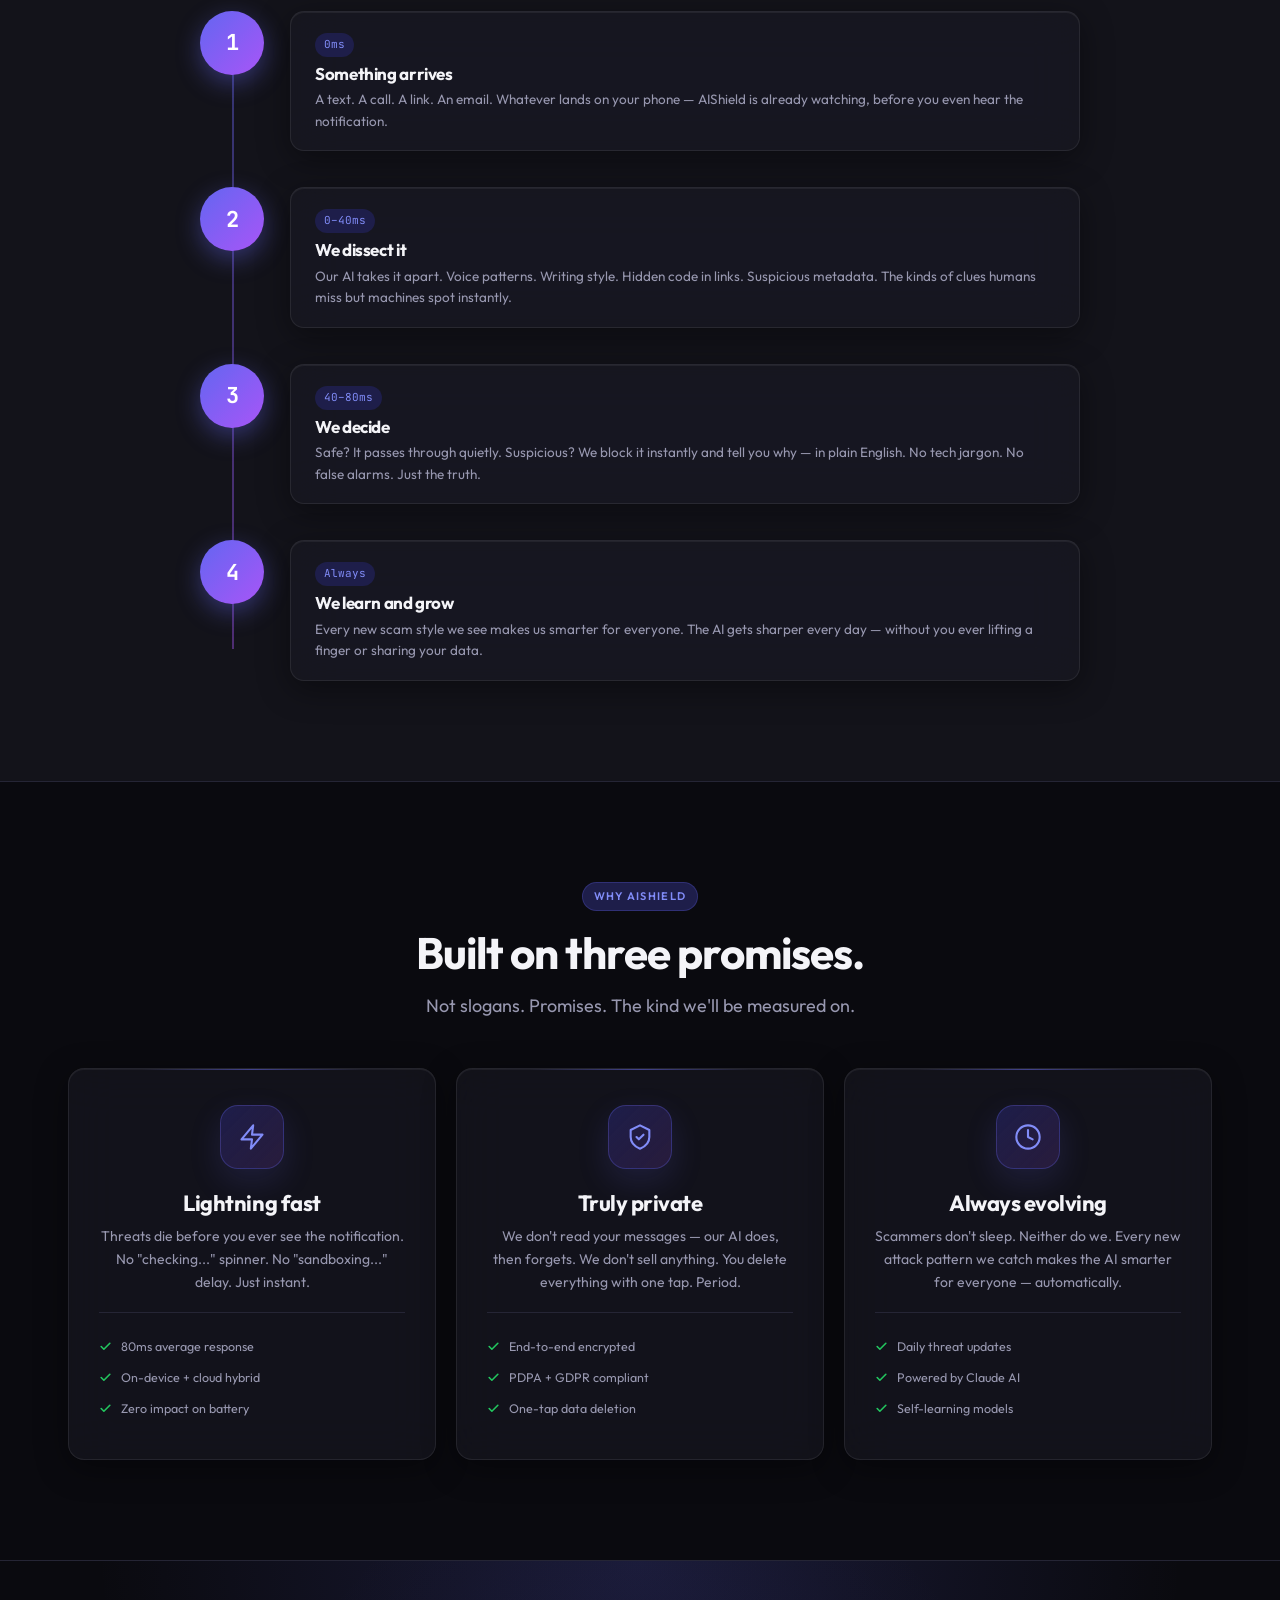
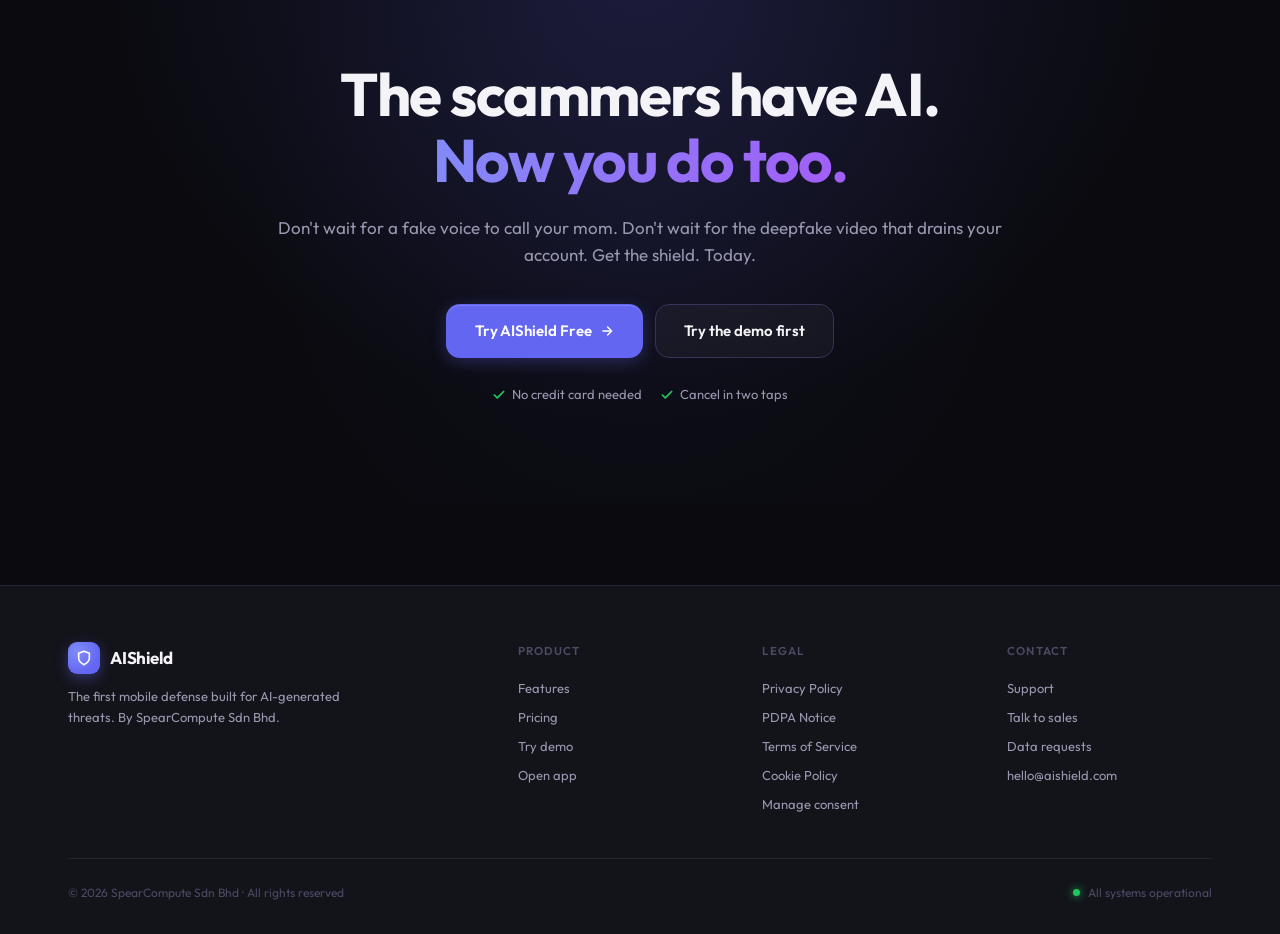
==== commit c0ceec8f: "marketing(landing): remove trial/cancel-anytime/money-back; rename Pro to Premium" ====
--- a/index.html
+++ b/index.html
@@ -6,7 +6,7 @@
 <title>AIShield — Your phone, defended against AI</title>
 <meta name="description" content="AIShield blocks AI voice clones, deepfake calls, and LLM-powered scams that traditional security can't see. Powered by Claude." />
 <meta property="og:title" content="AIShield — Your phone, defended against AI" />
-<meta property="og:description" content="The first mobile defense built for AI-generated threats. Try free for 7 days." />
+<meta property="og:description" content="The first mobile defense built for AI-generated threats. Freemium tier free for everyone." />
 <meta property="og:type" content="website" />
 <meta name="theme-color" content="#0a0a0f" />
 <link rel="preconnect" href="https://fonts.googleapis.com">
@@ -906,7 +906,7 @@
         </p>
         <div class="hero-ctas">
           <a href="https://aishield-app.pages.dev/?signup=1" class="btn btn-primary btn-lg">
-            Shield me now — free for 7 days
+            Try AIShield Free
             <svg width="14" height="14" viewBox="0 0 24 24" fill="none" stroke="currentColor" stroke-width="2.5" stroke-linecap="round" stroke-linejoin="round"><path d="M5 12h14M13 5l7 7-7 7"/></svg>
           </a>
           <a href="#demo" class="btn btn-secondary btn-lg">
@@ -1136,7 +1136,7 @@
     <div class="section-head reveal">
       <span class="eyebrow">Pricing</span>
       <h2>Cheaper than getting scammed once.</h2>
-      <p class="lede">Start free. Try Pro for a week, no card. Cancel in two taps. The price of one bad coffee a month for protection that pays for itself instantly.</p>
+      <p class="lede">Start with our Freemium tier — free for everyone. Upgrade to Premium for the price of one bad coffee a month for protection that pays for itself instantly.</p>
     </div>
 
     <div class="text-center reveal">
@@ -1165,7 +1165,7 @@
 
       <!-- PRO (featured) -->
       <article class="glass price-card featured reveal">
-        <div class="price-tier">Pro</div>
+        <div class="price-tier">Premium</div>
         <div class="price-amount" data-price-monthly>
           <span class="currency">$</span>4.99<span class="period">/month</span>
         </div>
@@ -1191,7 +1191,7 @@
         <div class="price-amount">Custom<span class="period" style="display:block;font-size:13px;margin-top:6px">talk to sales</span></div>
         <p class="price-tagline">Built for the boardroom. Used by the IT team.</p>
         <ul class="price-features">
-          <li><svg width="14" height="14" viewBox="0 0 24 24" fill="none" stroke="currentColor" stroke-width="3" stroke-linecap="round" stroke-linejoin="round"><polyline points="20 6 9 17 4 12"/></svg>Everything in Pro</li>
+          <li><svg width="14" height="14" viewBox="0 0 24 24" fill="none" stroke="currentColor" stroke-width="3" stroke-linecap="round" stroke-linejoin="round"><polyline points="20 6 9 17 4 12"/></svg>Everything in Premium</li>
           <li><svg width="14" height="14" viewBox="0 0 24 24" fill="none" stroke="currentColor" stroke-width="3" stroke-linecap="round" stroke-linejoin="round"><polyline points="20 6 9 17 4 12"/></svg>Unlimited devices</li>
           <li><svg width="14" height="14" viewBox="0 0 24 24" fill="none" stroke="currentColor" stroke-width="3" stroke-linecap="round" stroke-linejoin="round"><polyline points="20 6 9 17 4 12"/></svg>SSO / SAML</li>
           <li><svg width="14" height="14" viewBox="0 0 24 24" fill="none" stroke="currentColor" stroke-width="3" stroke-linecap="round" stroke-linejoin="round"><polyline points="20 6 9 17 4 12"/></svg>API access</li>
@@ -1205,8 +1205,6 @@
 
     <div class="price-trust-bar">
       <span><svg width="14" height="14" viewBox="0 0 24 24" fill="none" stroke="currentColor" stroke-width="3" stroke-linecap="round" stroke-linejoin="round"><polyline points="20 6 9 17 4 12"/></svg> No credit card required</span>
-      <span><svg width="14" height="14" viewBox="0 0 24 24" fill="none" stroke="currentColor" stroke-width="3" stroke-linecap="round" stroke-linejoin="round"><polyline points="20 6 9 17 4 12"/></svg> Cancel anytime</span>
-      <span><svg width="14" height="14" viewBox="0 0 24 24" fill="none" stroke="currentColor" stroke-width="3" stroke-linecap="round" stroke-linejoin="round"><polyline points="20 6 9 17 4 12"/></svg> 30-day money back</span>
     </div>
   </div>
 </section>
@@ -1419,7 +1417,7 @@
 
       <div style="display:flex;gap:12px;justify-content:center;flex-wrap:wrap;">
         <a href="https://aishield-app.pages.dev/?signup=1" class="btn btn-primary btn-lg">
-          Shield me now — free for 7 days
+          Try AIShield Free
           <svg width="14" height="14" viewBox="0 0 24 24" fill="none" stroke="currentColor" stroke-width="2.5" stroke-linecap="round" stroke-linejoin="round"><path d="M5 12h14M13 5l7 7-7 7"/></svg>
         </a>
         <a href="#demo" class="btn btn-secondary btn-lg">
@@ -1430,7 +1428,6 @@
       <div class="final-cta-strip">
         <span><svg width="14" height="14" viewBox="0 0 24 24" fill="none" stroke="currentColor" stroke-width="3" stroke-linecap="round" stroke-linejoin="round"><polyline points="20 6 9 17 4 12"/></svg> No credit card needed</span>
         <span><svg width="14" height="14" viewBox="0 0 24 24" fill="none" stroke="currentColor" stroke-width="3" stroke-linecap="round" stroke-linejoin="round"><polyline points="20 6 9 17 4 12"/></svg> Cancel in two taps</span>
-        <span><svg width="14" height="14" viewBox="0 0 24 24" fill="none" stroke="currentColor" stroke-width="3" stroke-linecap="round" stroke-linejoin="round"><polyline points="20 6 9 17 4 12"/></svg> 30-day money back</span>
       </div>
     </div>
   </div>
@@ -1528,7 +1525,7 @@
 
 <!-- ═══ MOBILE STICKY CTA ══════════════════════════════════════════════ -->
 <div class="mobile-cta">
-  <a href="https://aishield-app.pages.dev/?signup=1" class="btn btn-primary">Shield me now — free for 7 days →</a>
+  <a href="https://aishield-app.pages.dev/?signup=1" class="btn btn-primary">Try AIShield Free →</a>
 </div>
 
 <script src="assets/shared.js"></script>
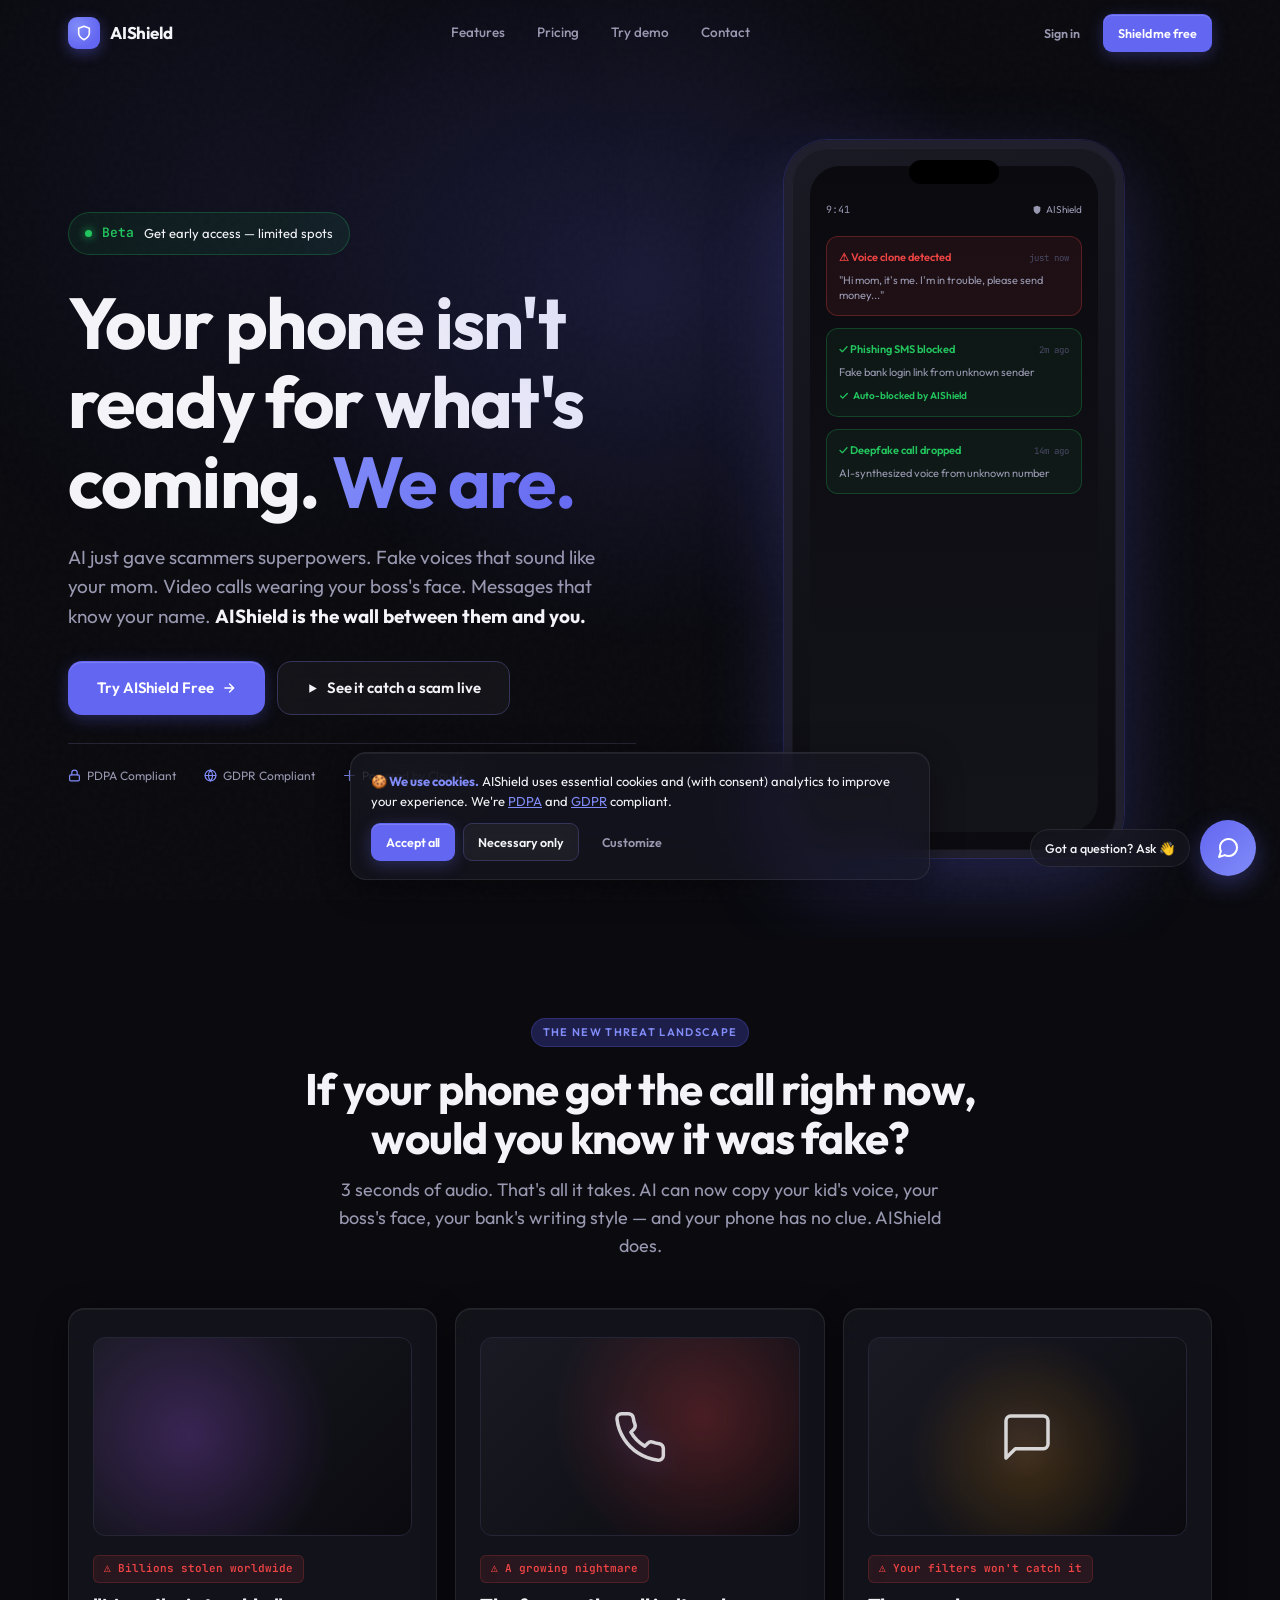
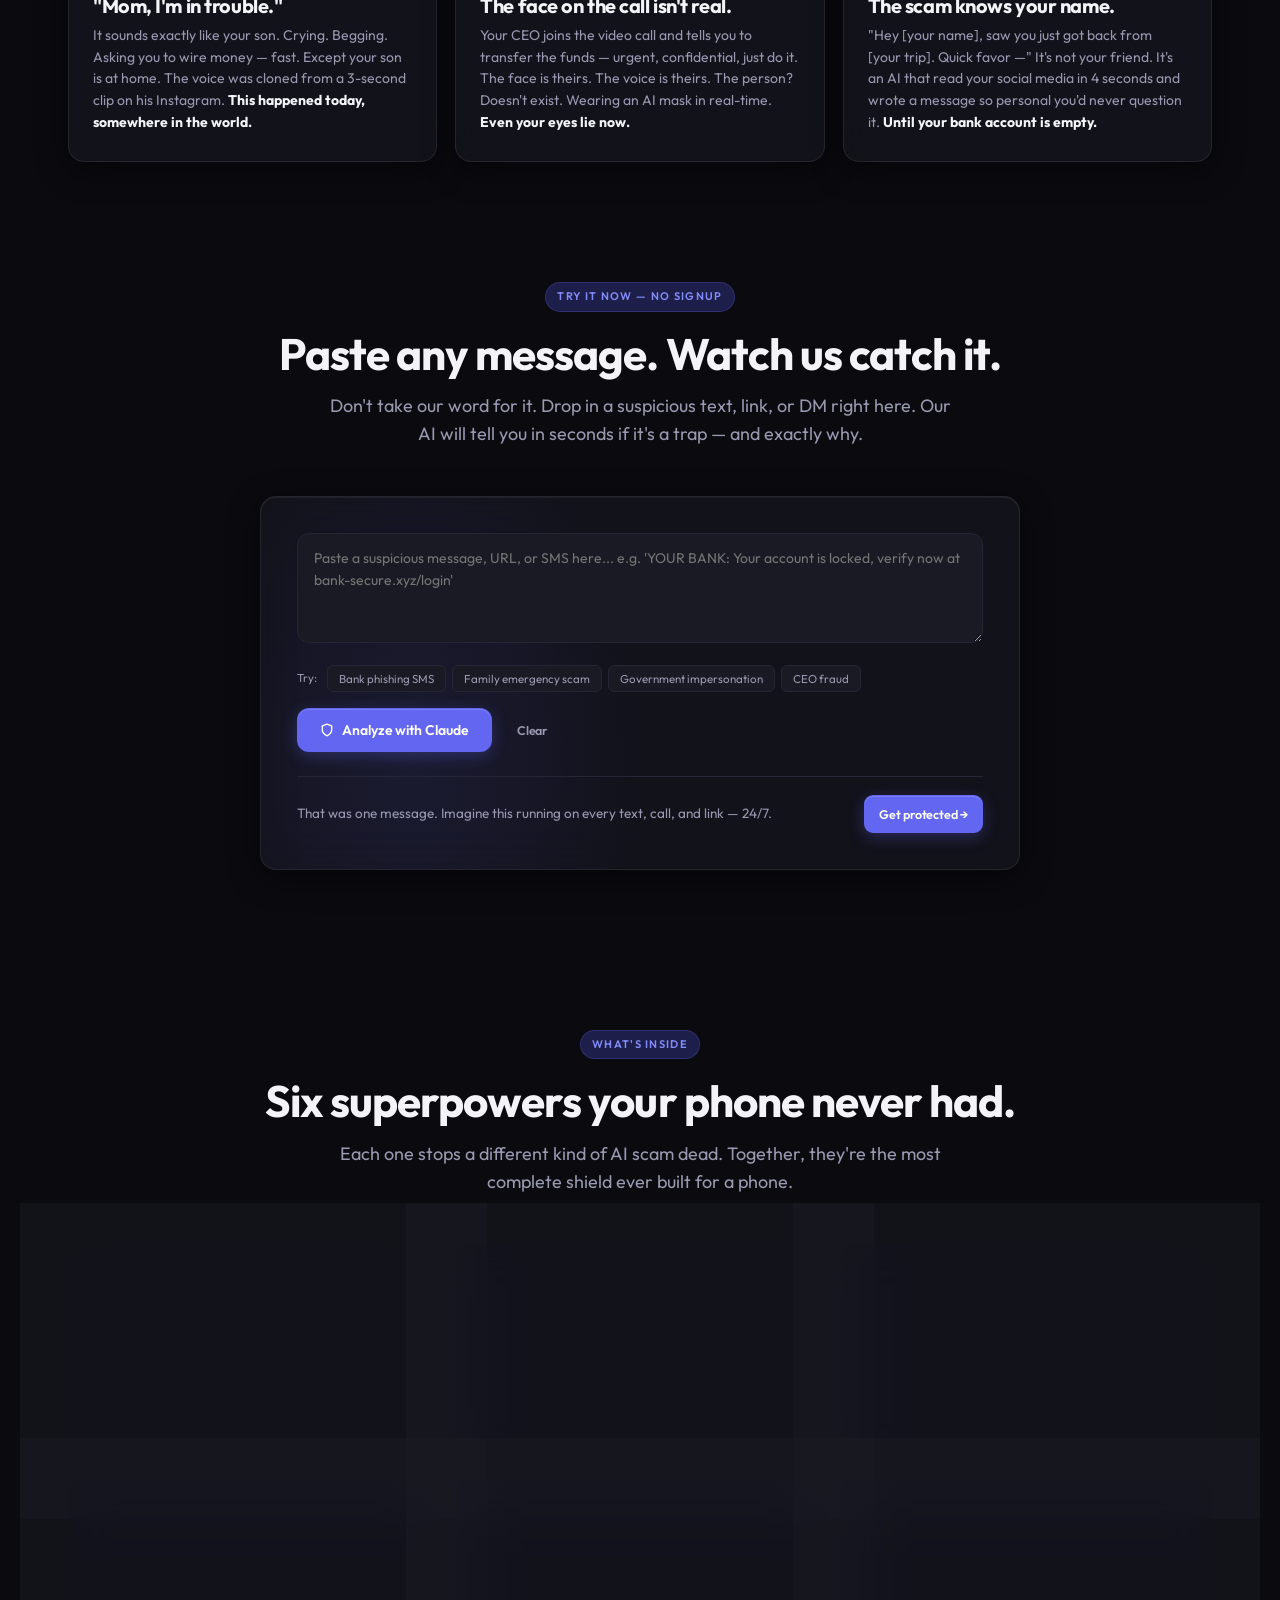
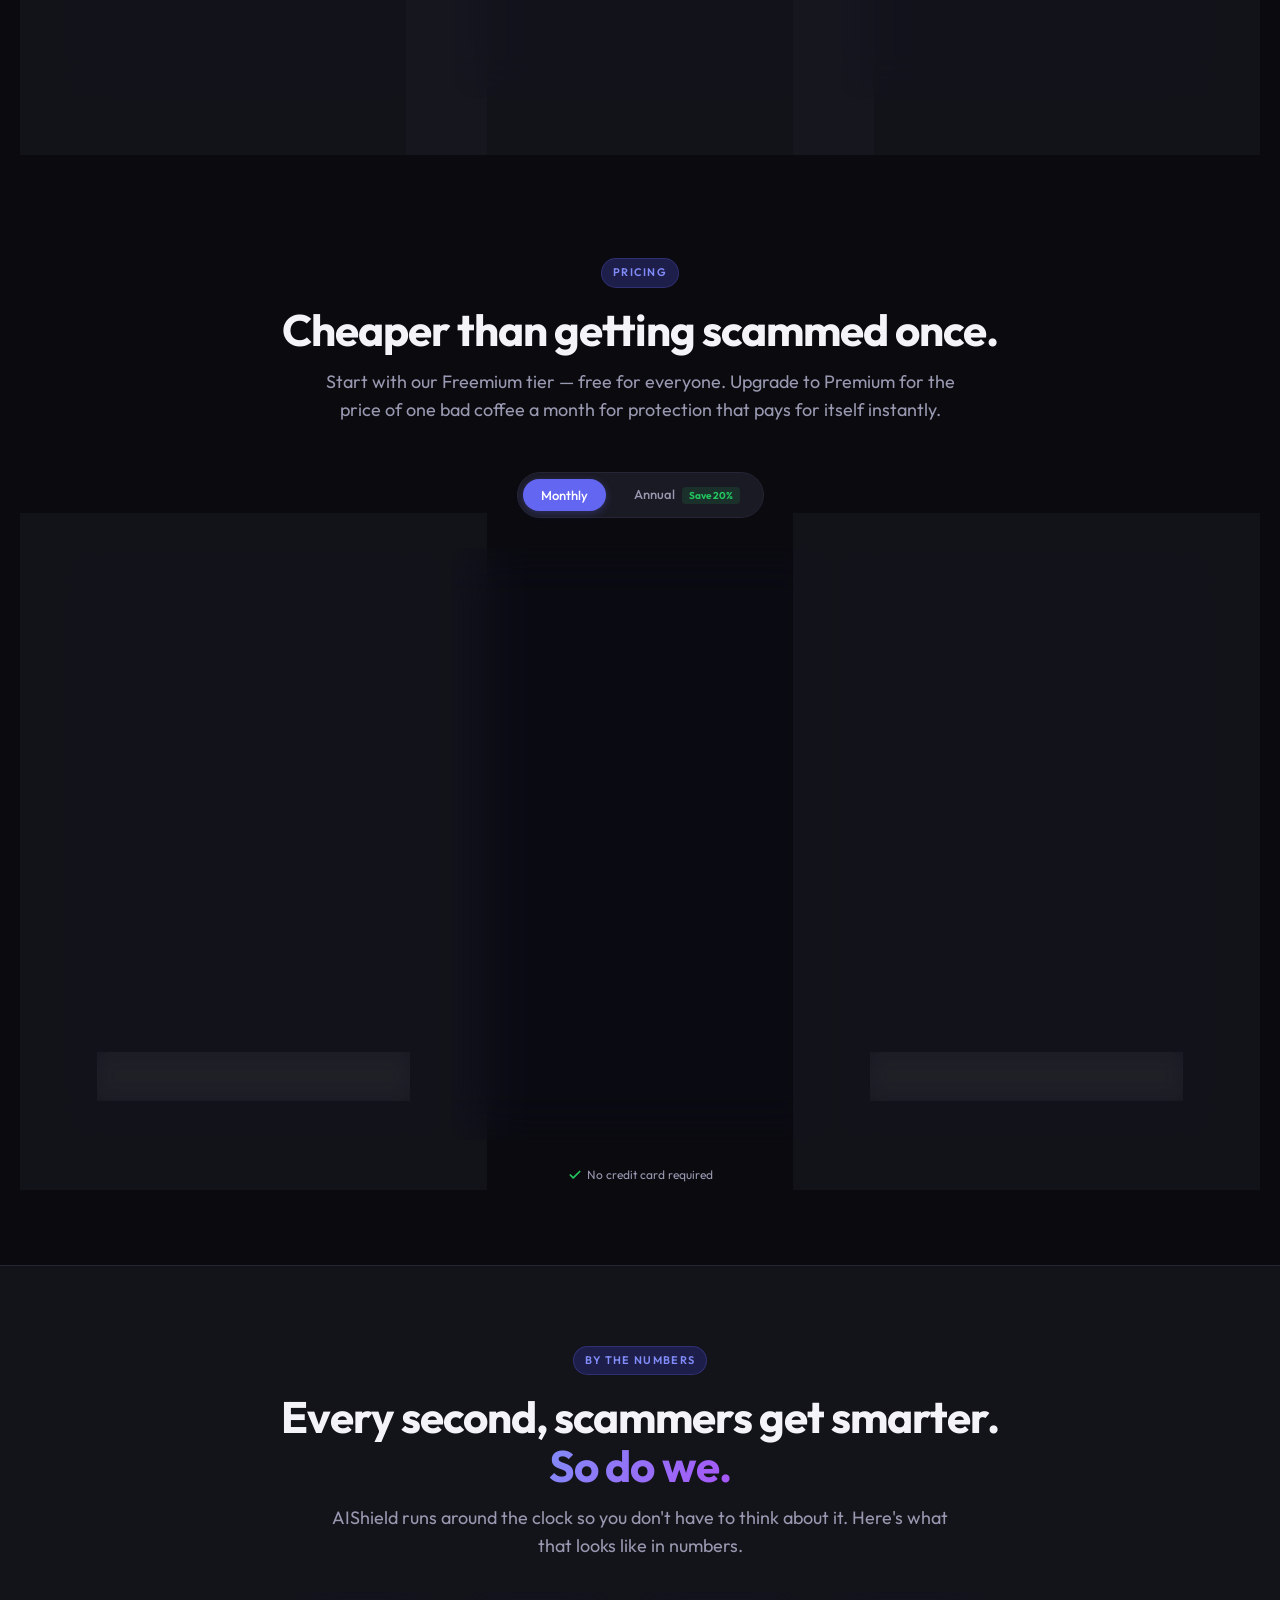
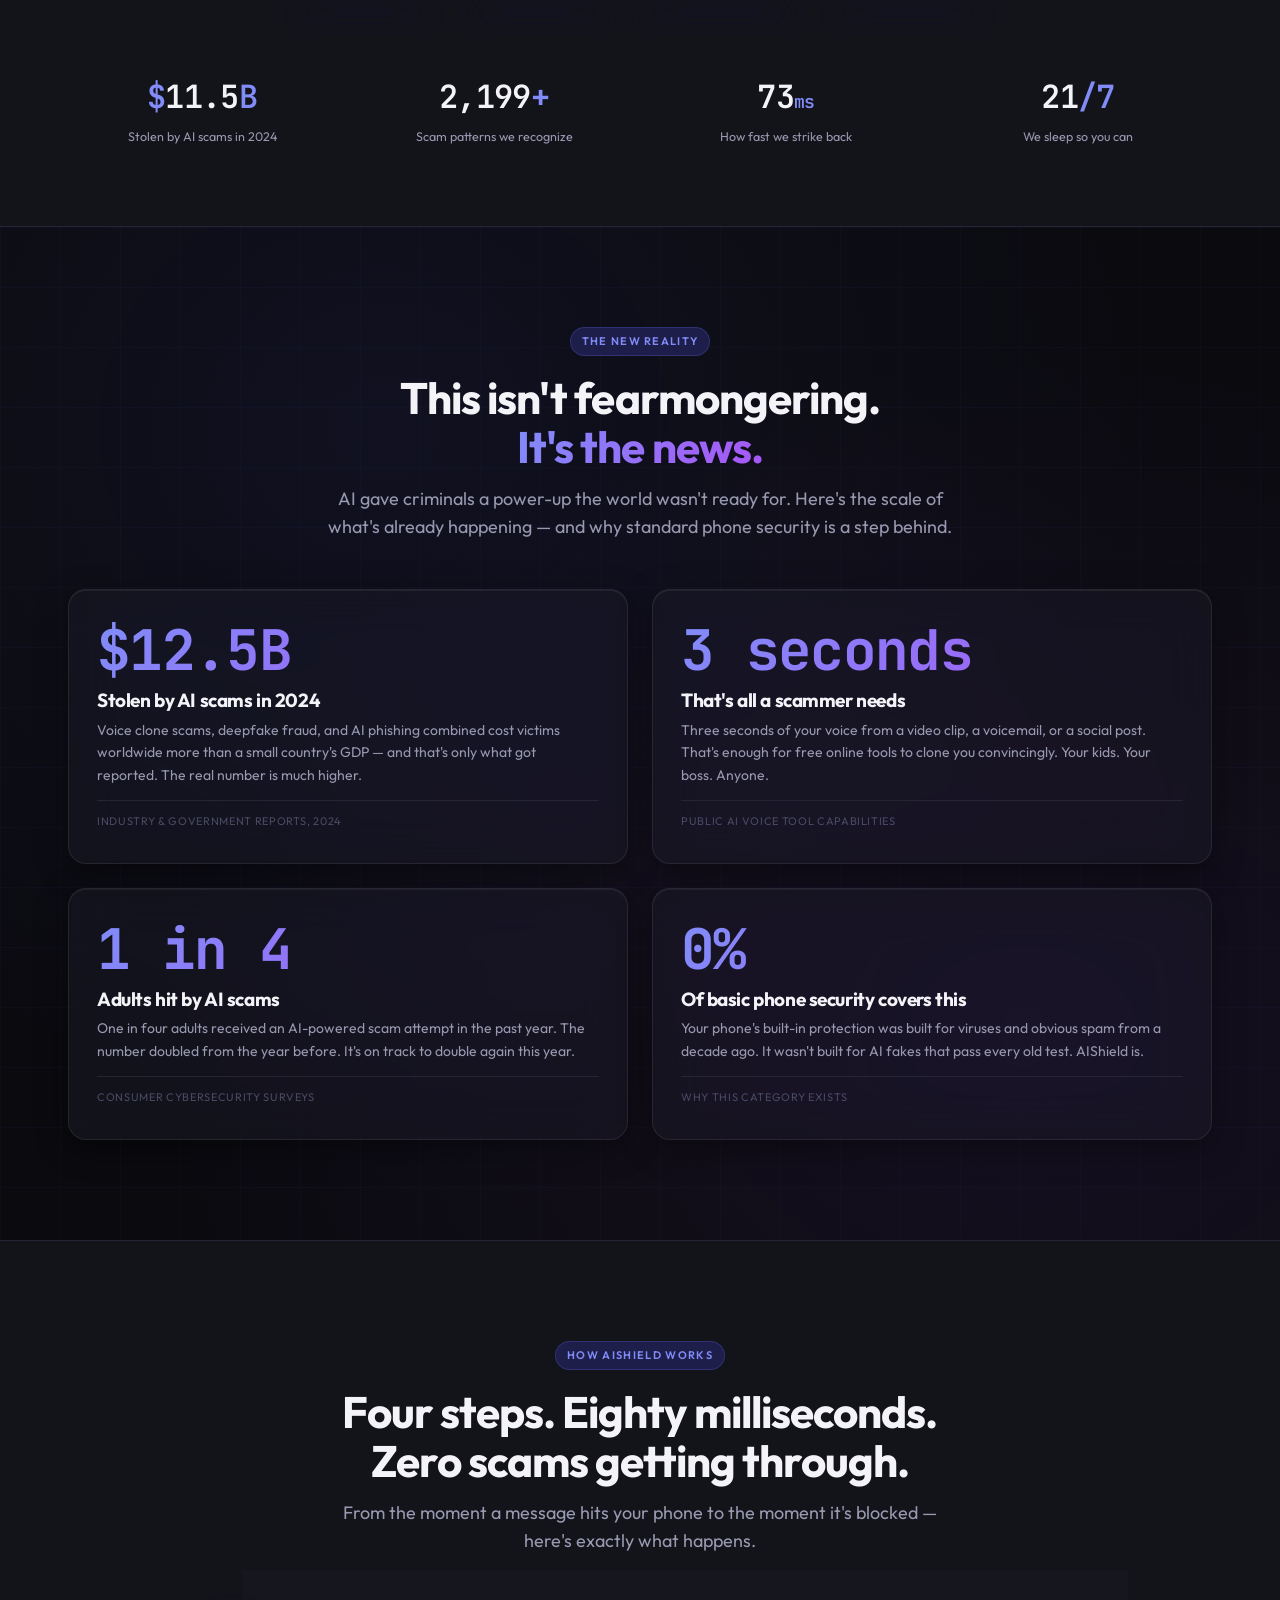
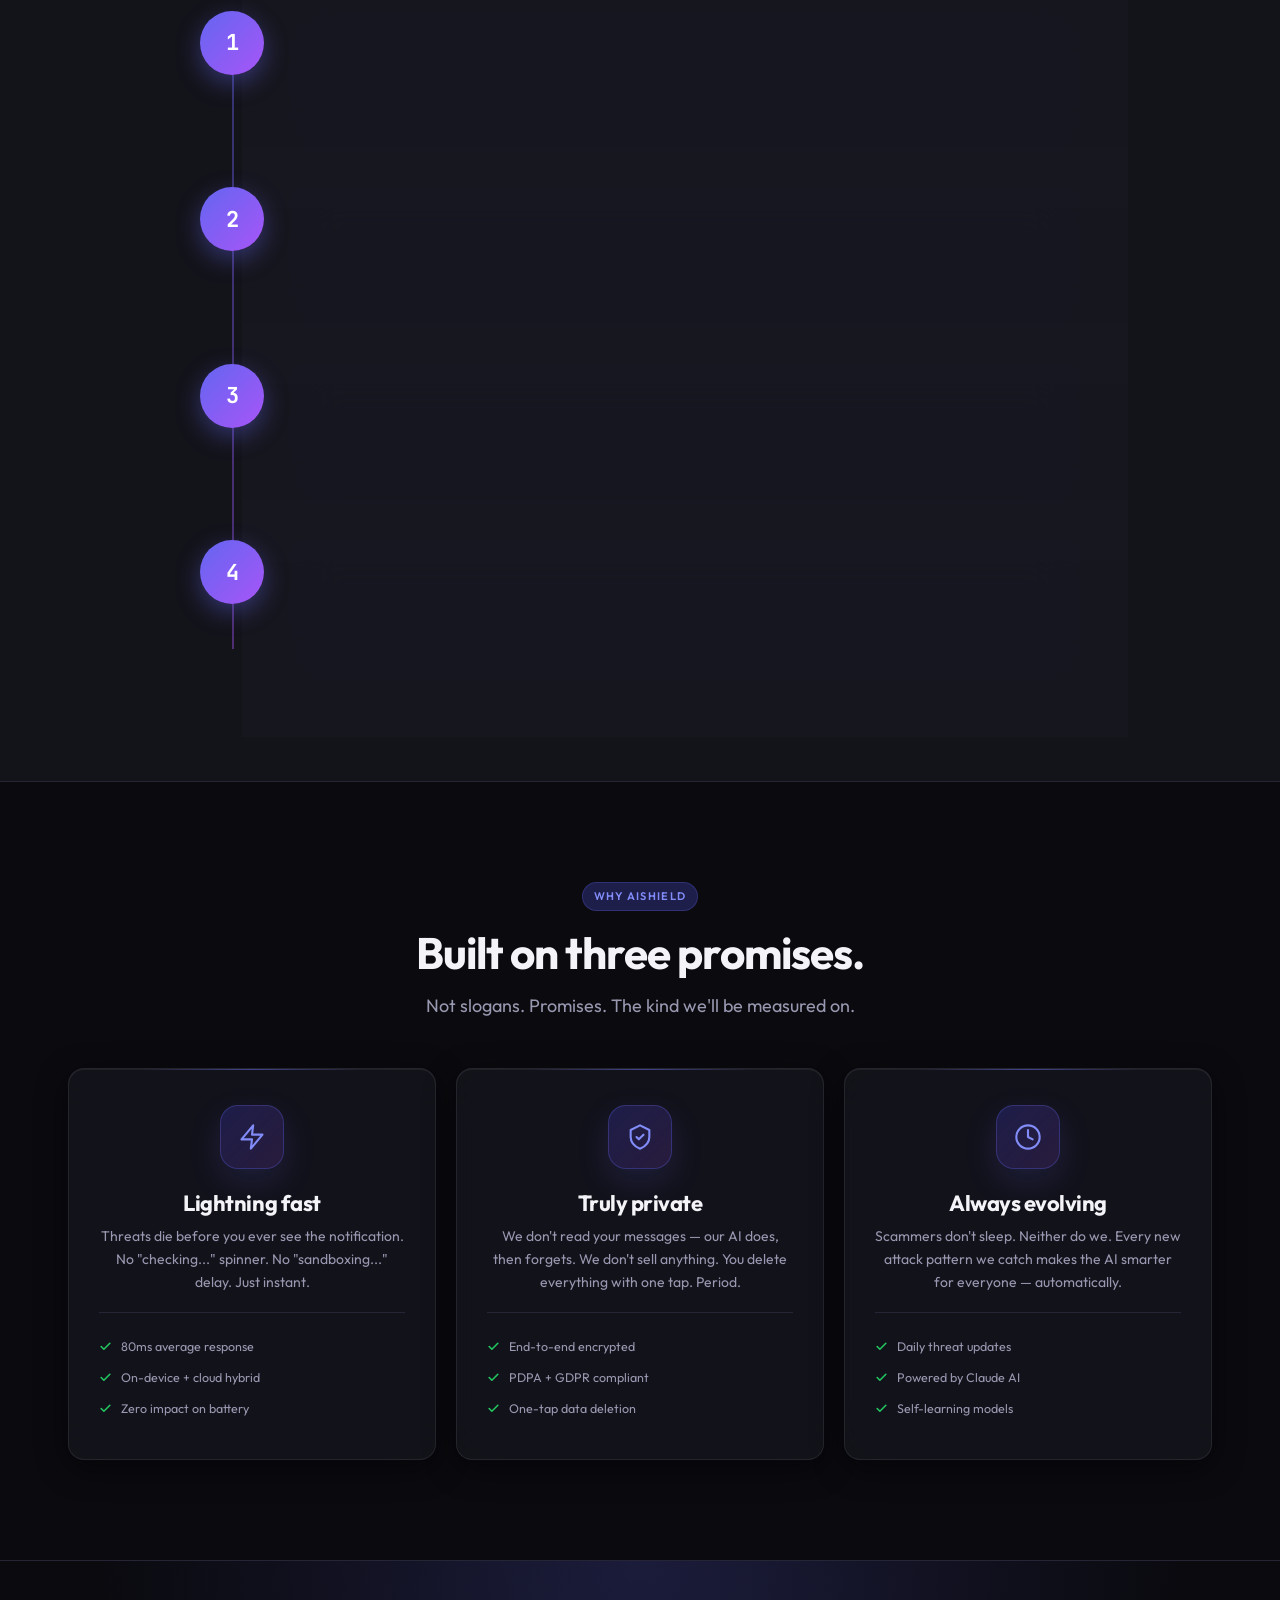
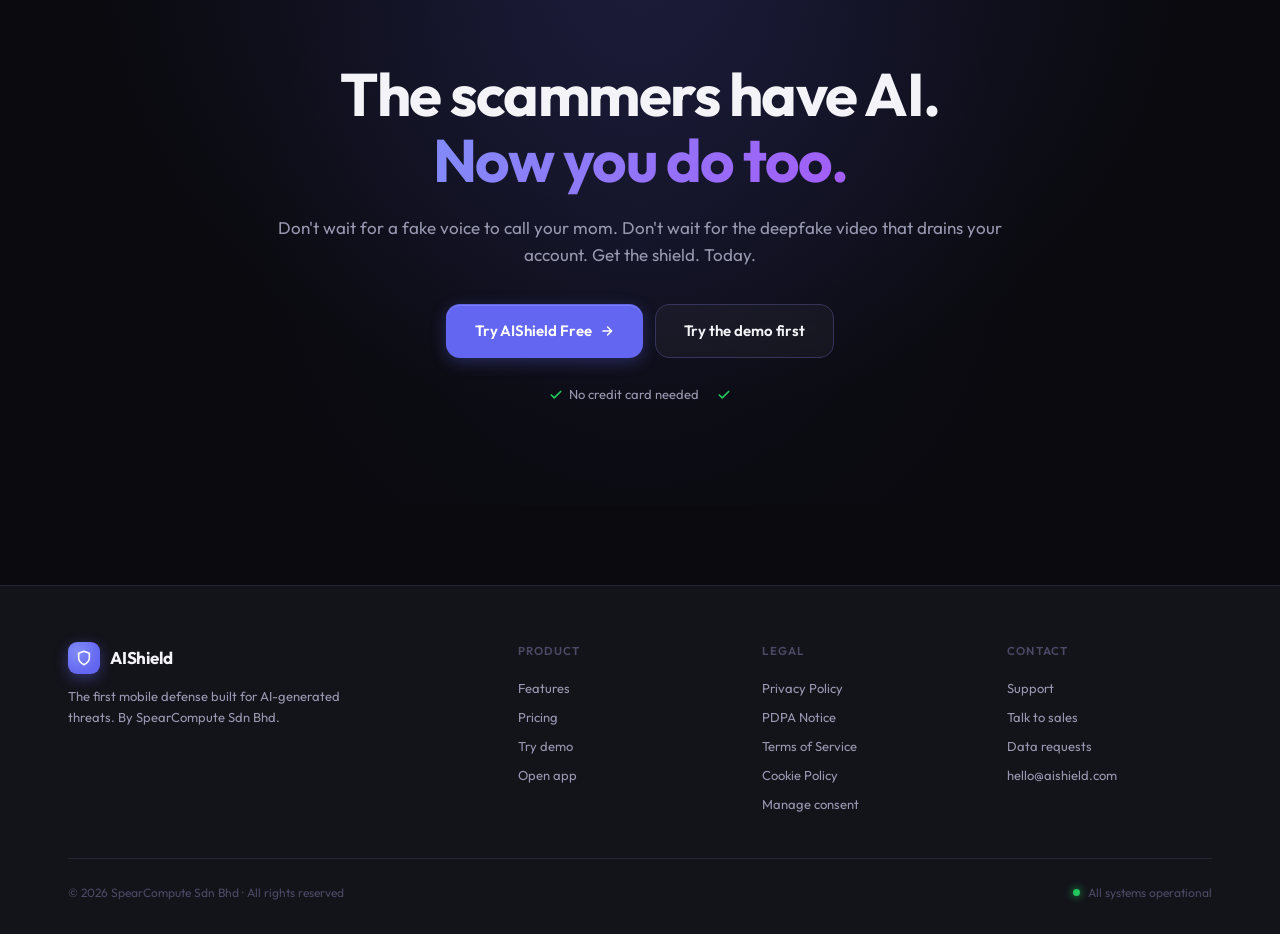
==== commit 675505f5: "marketing: aggressive sweep of all old pricing/trial/cancel copy across all pages" ====
--- a/index.html
+++ b/index.html
@@ -1149,7 +1149,7 @@
     <div class="pricing-grid">
       <!-- FREE -->
       <article class="glass price-card reveal">
-        <div class="price-tier">Free</div>
+        <div class="price-tier">Freemium</div>
         <div class="price-amount"><span class="currency">$</span>0<span class="period">/forever</span></div>
         <p class="price-tagline">Better than nothing. Way better.</p>
         <ul class="price-features">
@@ -1427,7 +1427,7 @@
 
       <div class="final-cta-strip">
         <span><svg width="14" height="14" viewBox="0 0 24 24" fill="none" stroke="currentColor" stroke-width="3" stroke-linecap="round" stroke-linejoin="round"><polyline points="20 6 9 17 4 12"/></svg> No credit card needed</span>
-        <span><svg width="14" height="14" viewBox="0 0 24 24" fill="none" stroke="currentColor" stroke-width="3" stroke-linecap="round" stroke-linejoin="round"><polyline points="20 6 9 17 4 12"/></svg> Cancel in two taps</span>
+        <span><svg width="14" height="14" viewBox="0 0 24 24" fill="none" stroke="currentColor" stroke-width="3" stroke-linecap="round" stroke-linejoin="round"><polyline points="20 6 9 17 4 12"/></svg> </span>
       </div>
     </div>
   </div>
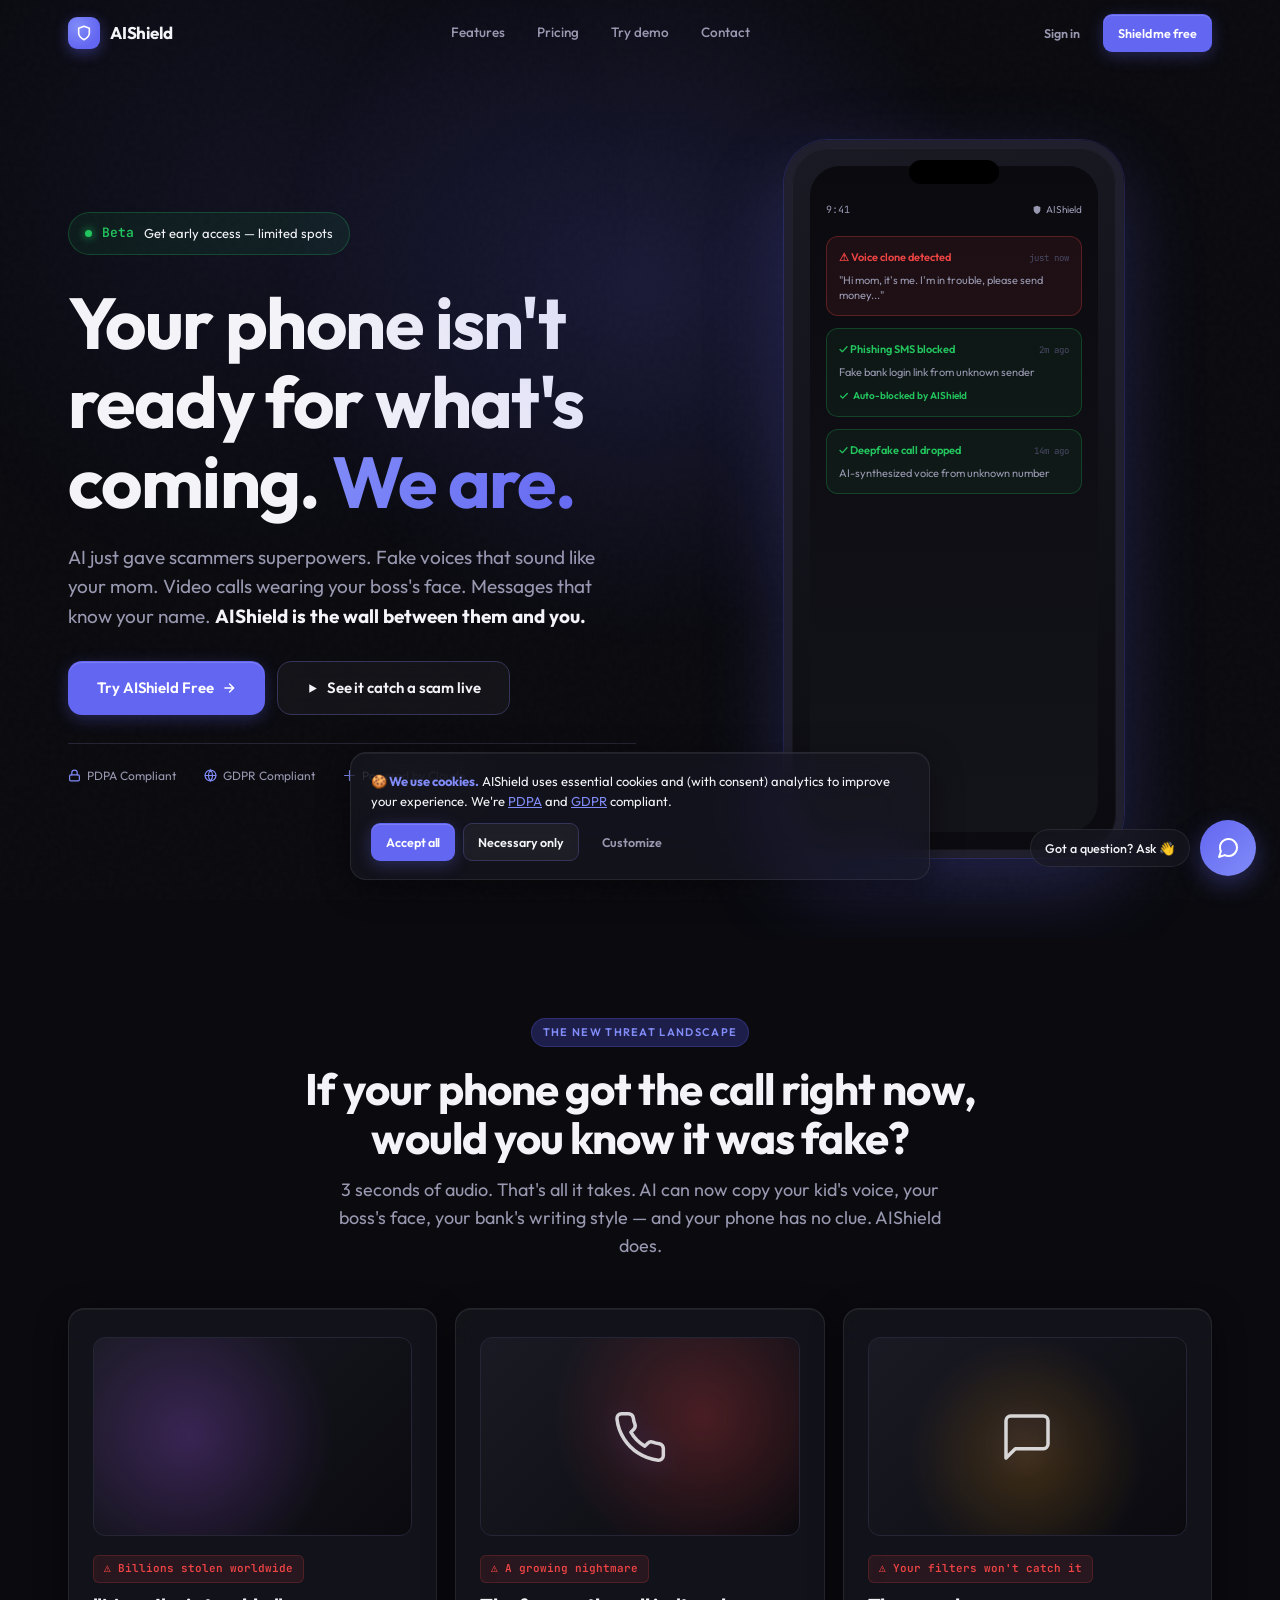
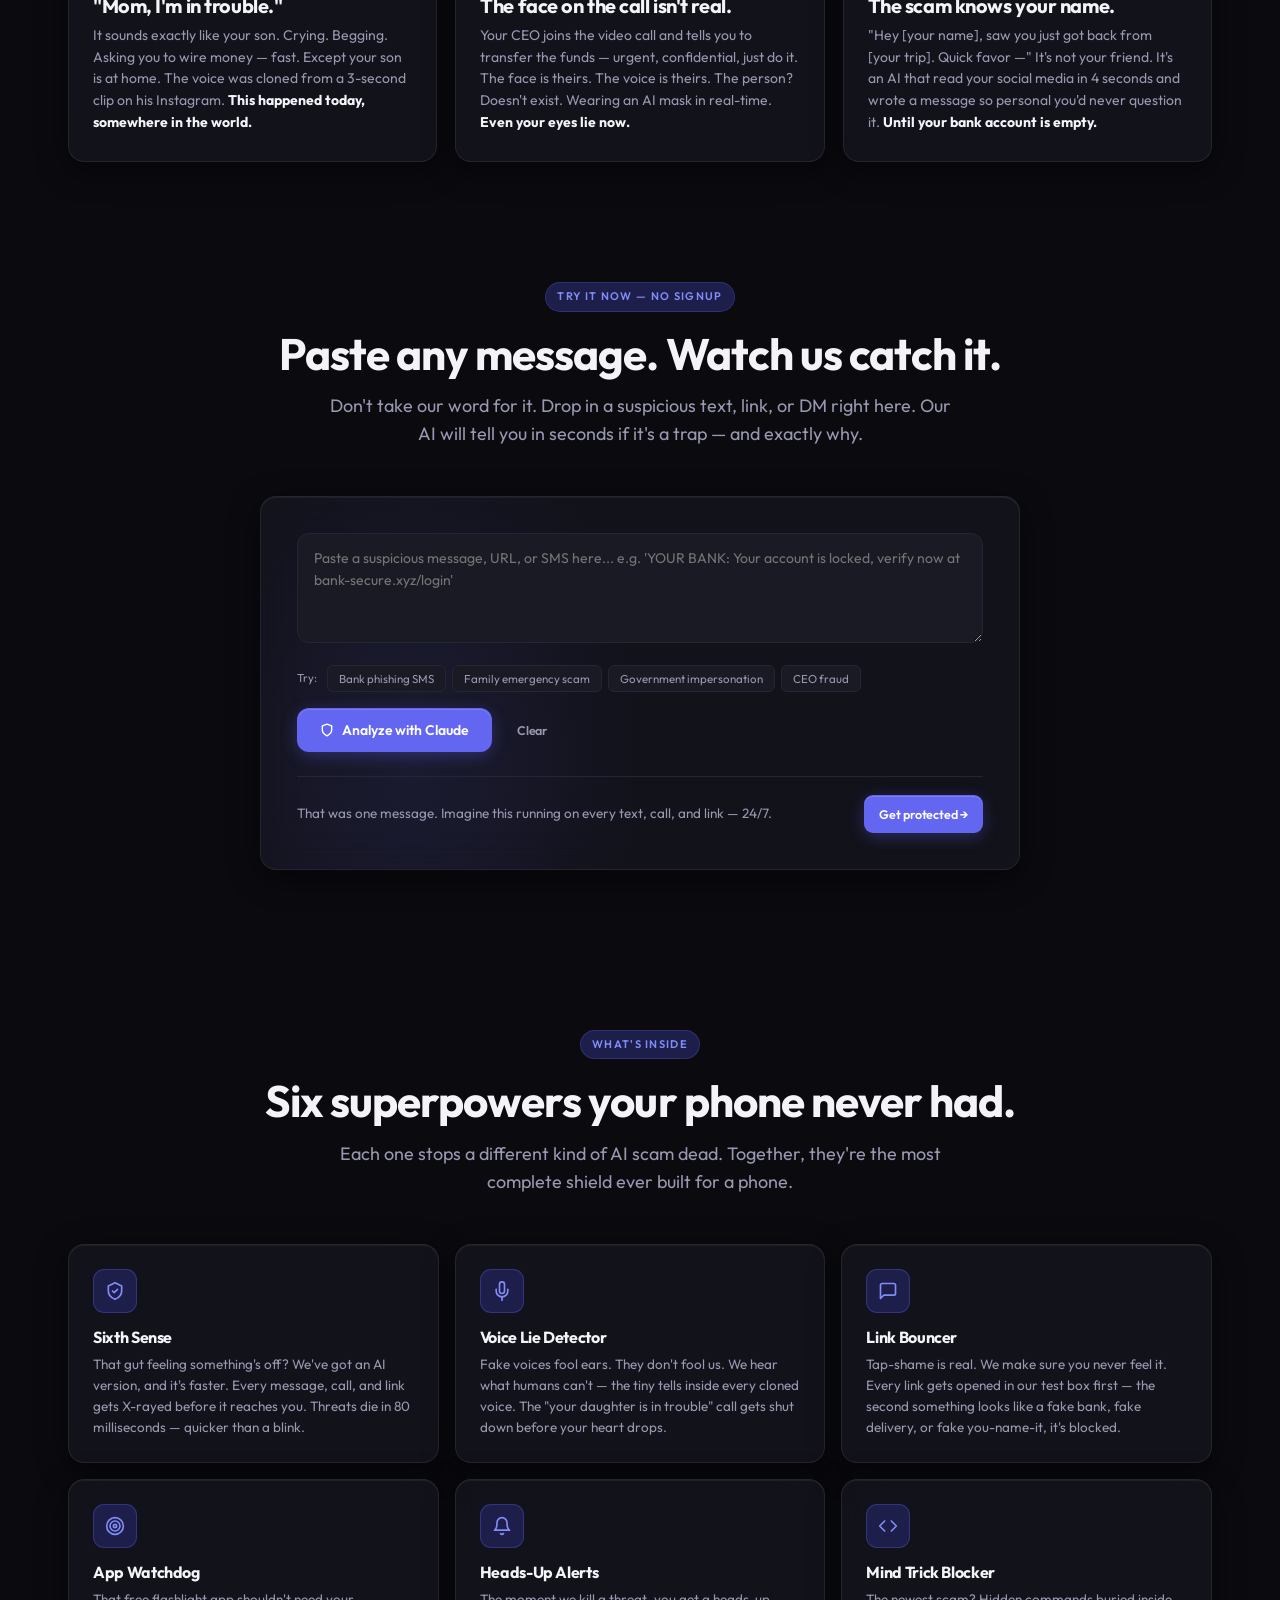
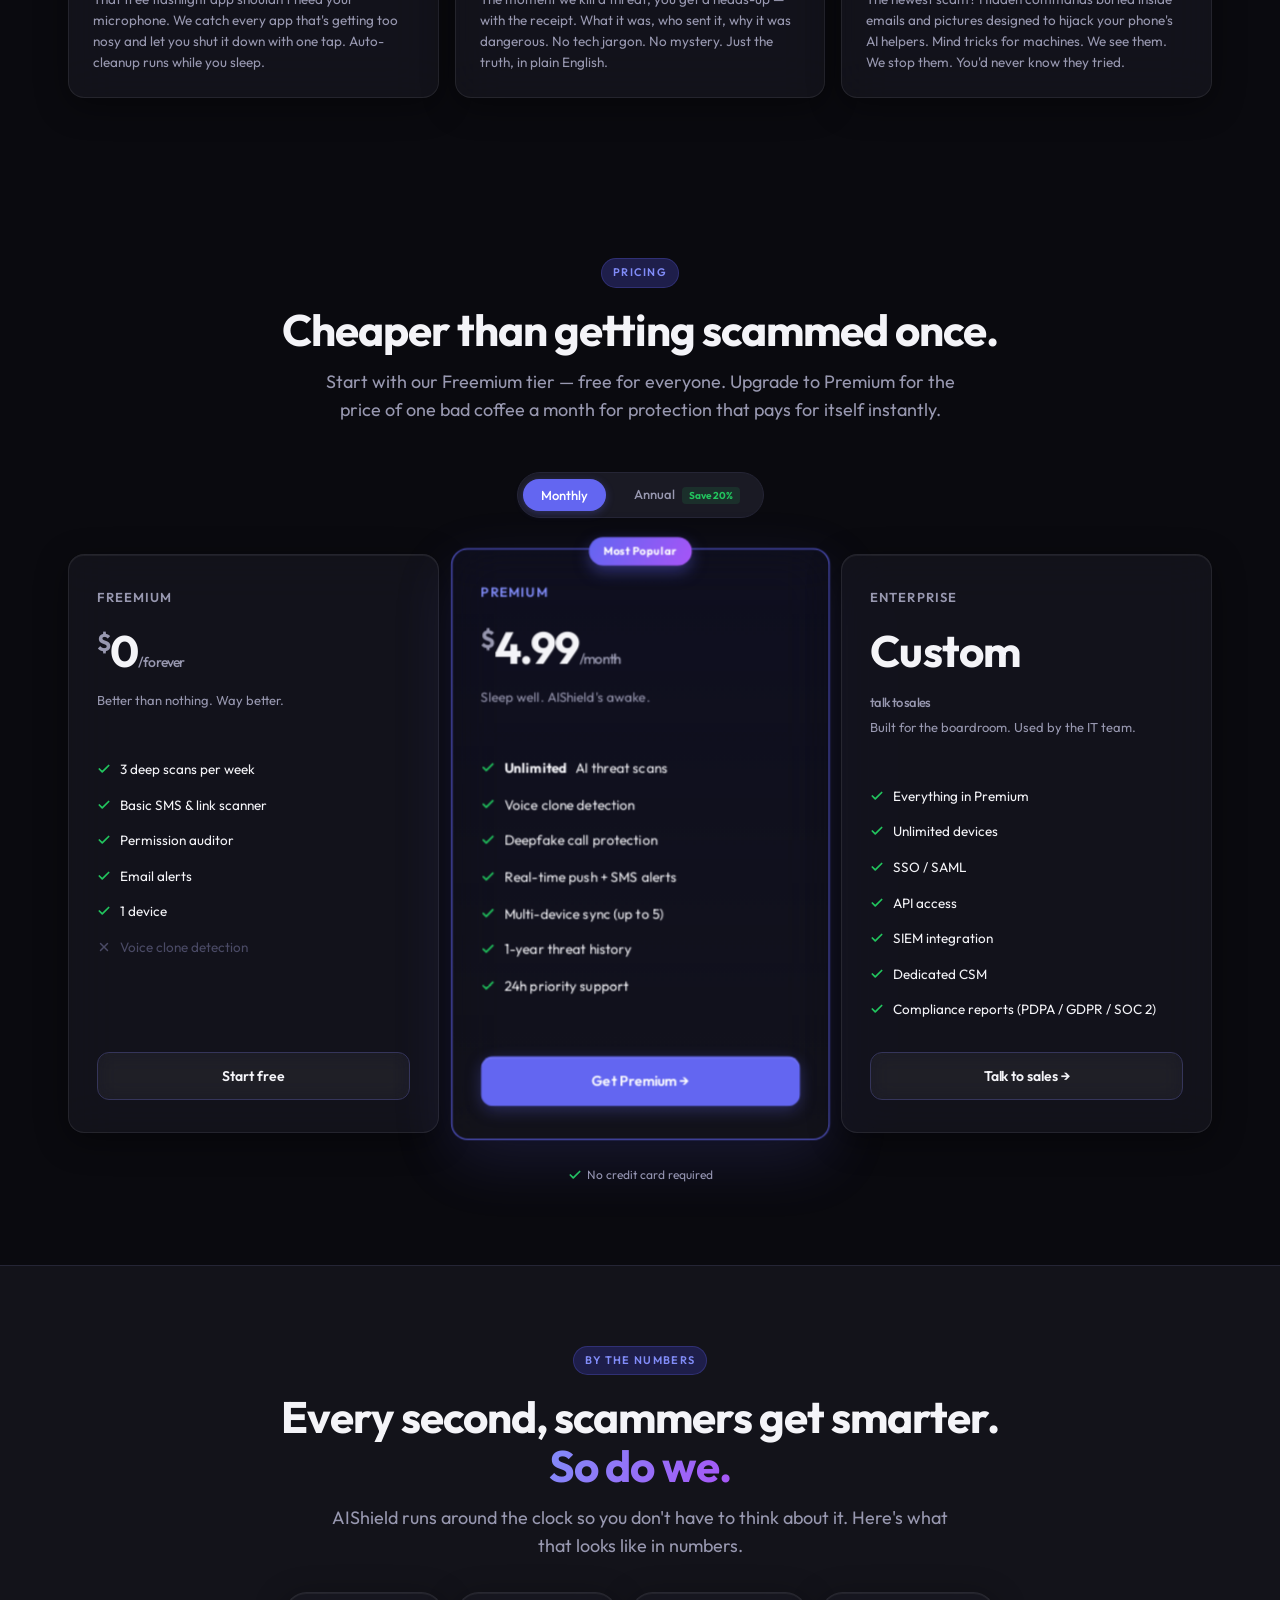
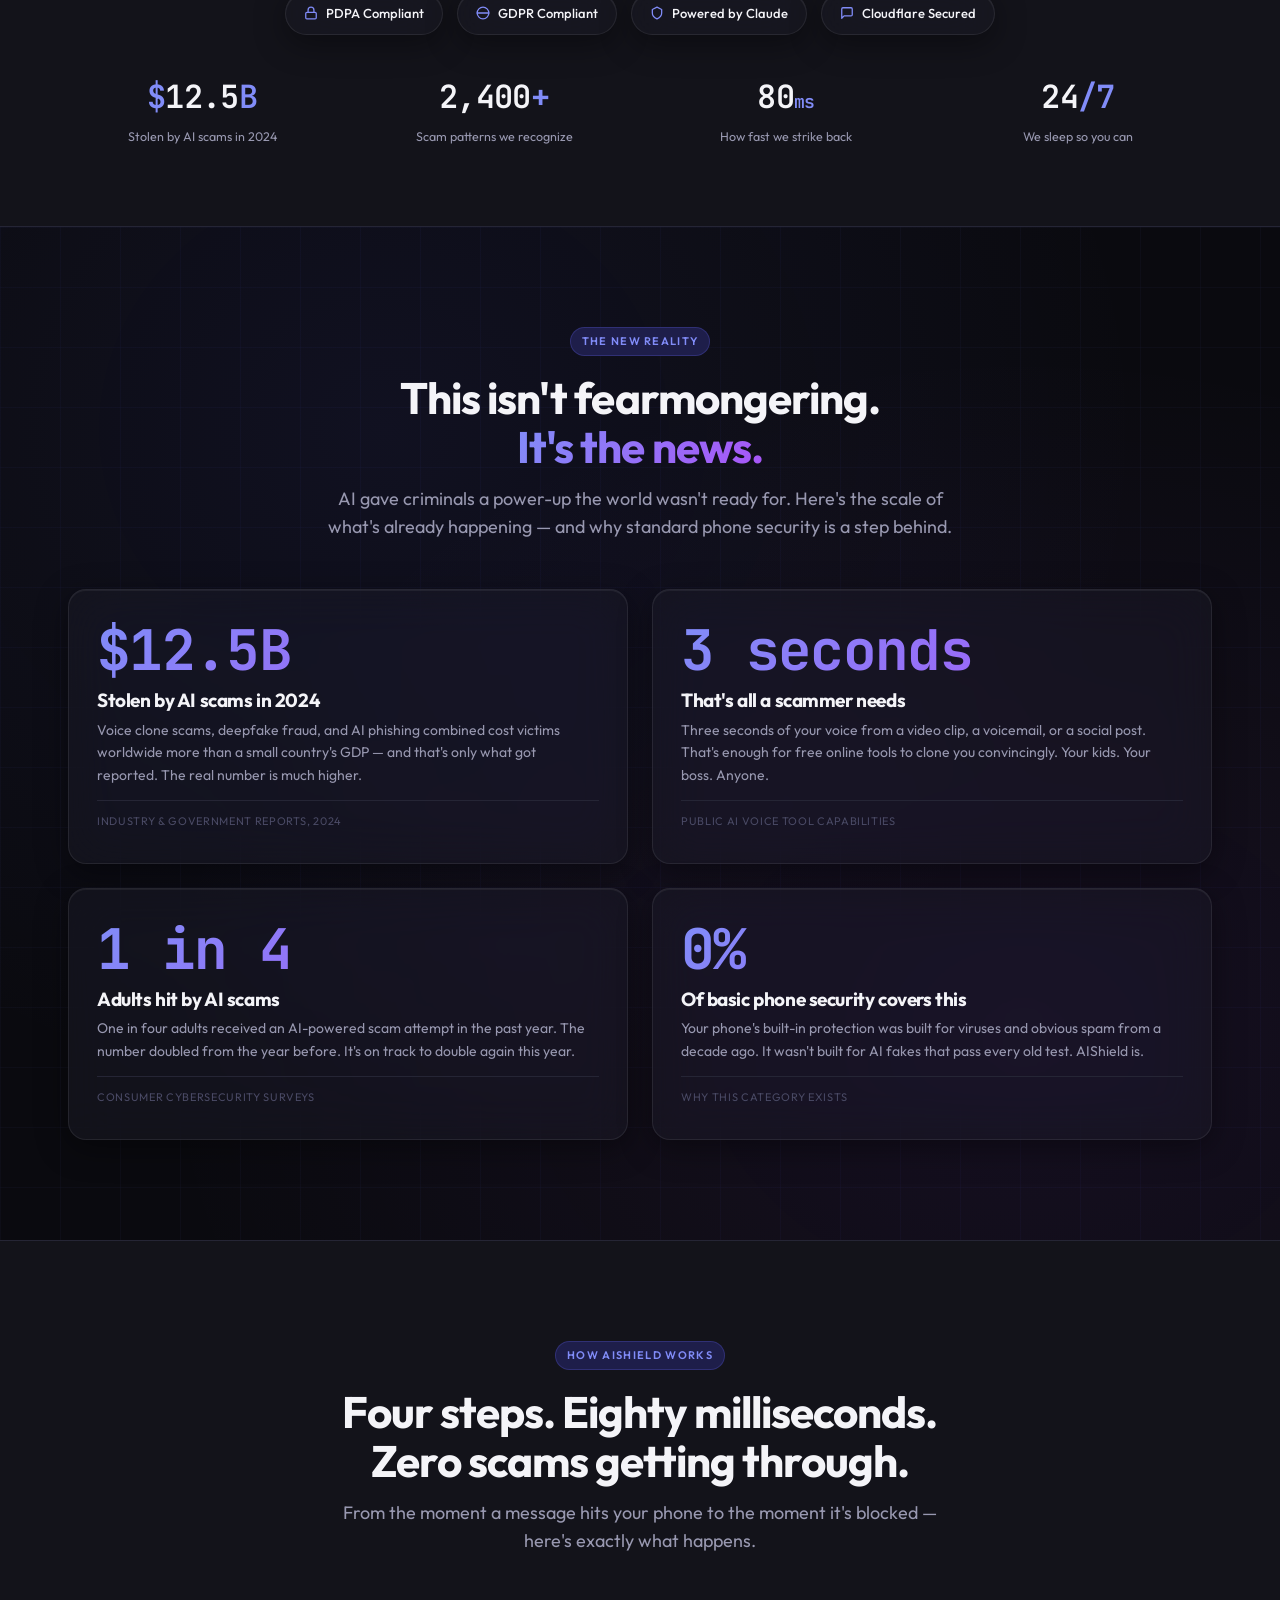
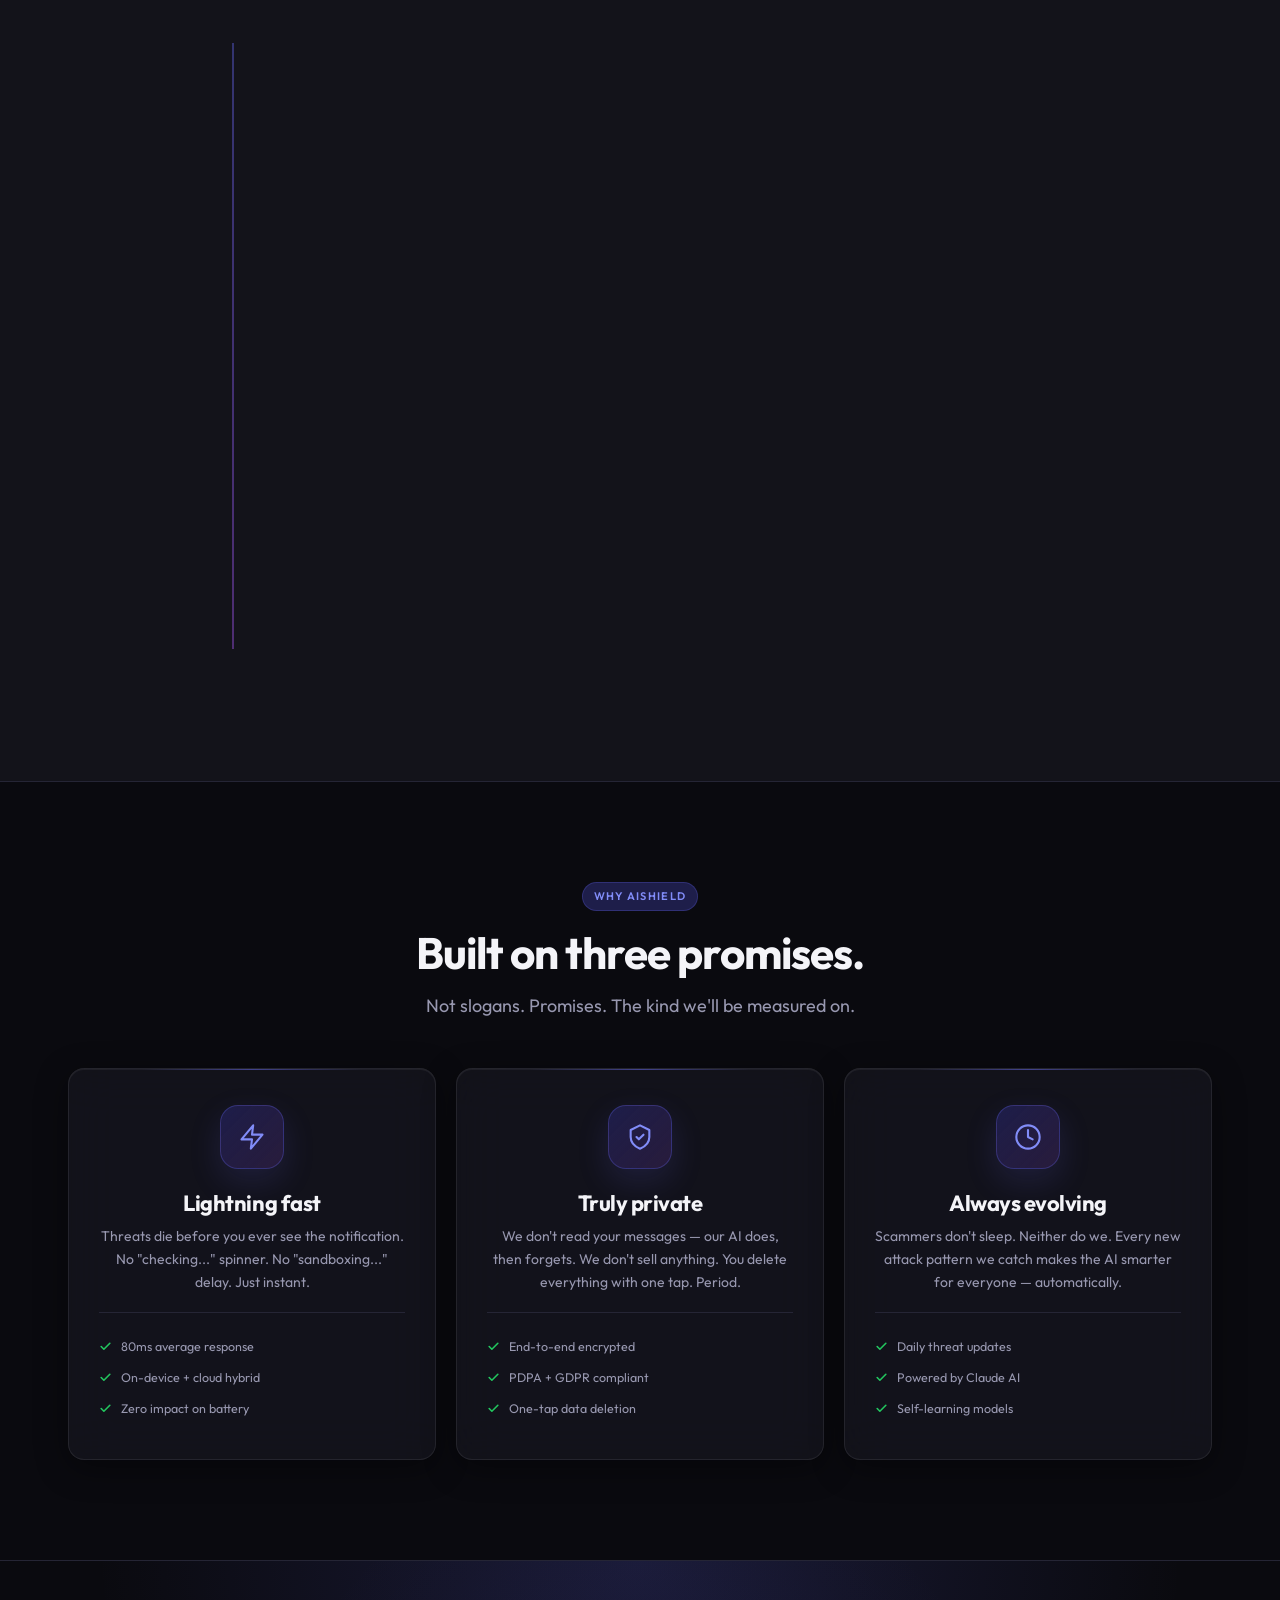
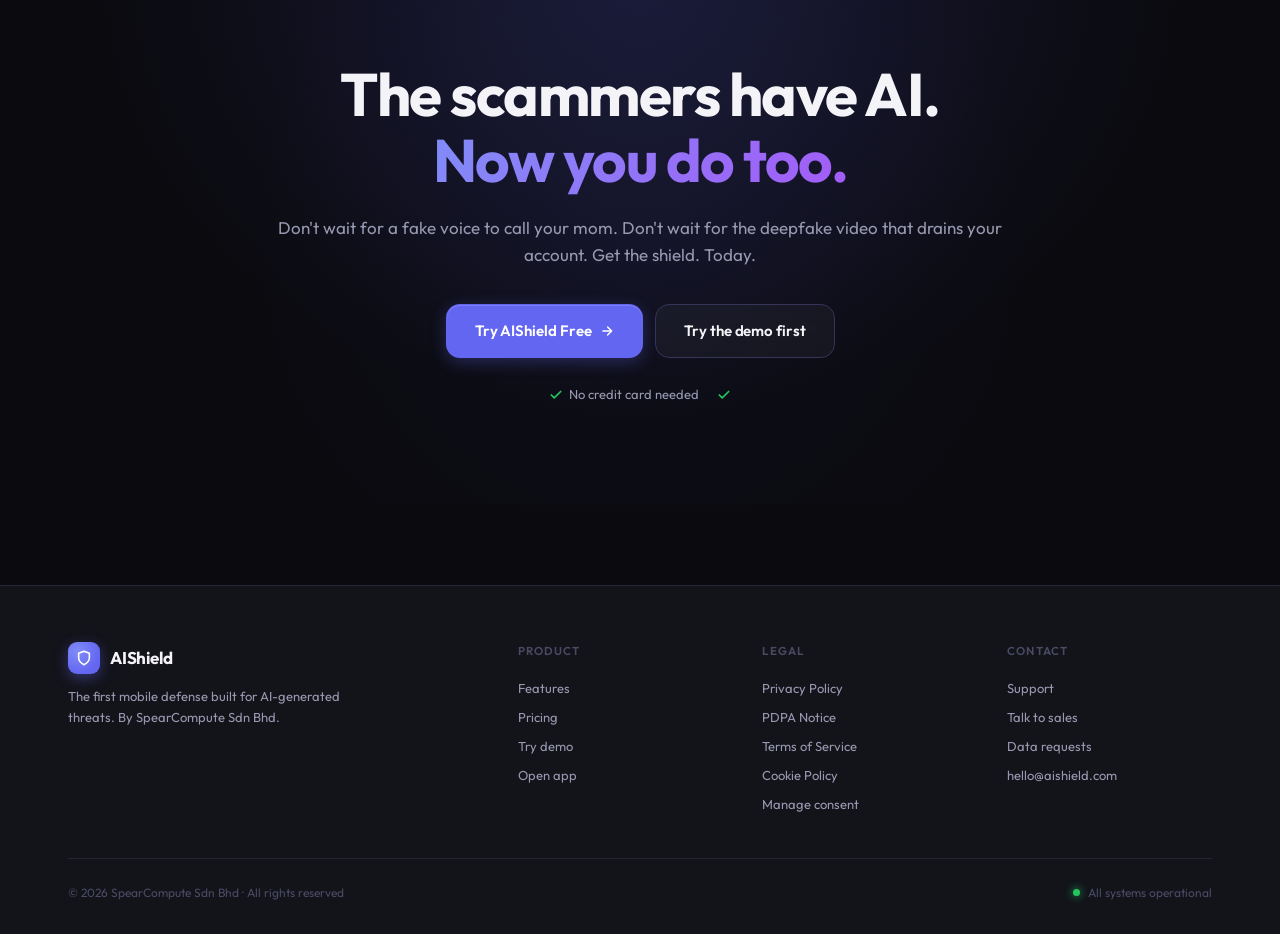
==== commit 34e88e23: "marketing: final sweep - index annual price, button rename, terms cleanup, chatbot, contact FAQ" ====
--- a/index.html
+++ b/index.html
@@ -1170,7 +1170,7 @@
           <span class="currency">$</span>4.99<span class="period">/month</span>
         </div>
         <div class="price-amount" data-price-annual style="display:none">
-          <span class="currency">$</span>3.99<span class="period">/month, billed yearly</span>
+          <span class="currency">$</span>49.99<span class="period">/year</span>
         </div>
         <p class="price-tagline">Sleep well. AIShield's awake.</p>
         <ul class="price-features">
@@ -1182,7 +1182,7 @@
           <li><svg width="14" height="14" viewBox="0 0 24 24" fill="none" stroke="currentColor" stroke-width="3" stroke-linecap="round" stroke-linejoin="round"><polyline points="20 6 9 17 4 12"/></svg>1-year threat history</li>
           <li><svg width="14" height="14" viewBox="0 0 24 24" fill="none" stroke="currentColor" stroke-width="3" stroke-linecap="round" stroke-linejoin="round"><polyline points="20 6 9 17 4 12"/></svg>24h priority support</li>
         </ul>
-        <a href="https://aishield-app.pages.dev/?signup=1" class="btn btn-primary">Shield me — try free →</a>
+        <a href="https://aishield-app.pages.dev/?signup=1" class="btn btn-primary">Get Premium →</a>
       </article>
 
       <!-- ENTERPRISE -->
